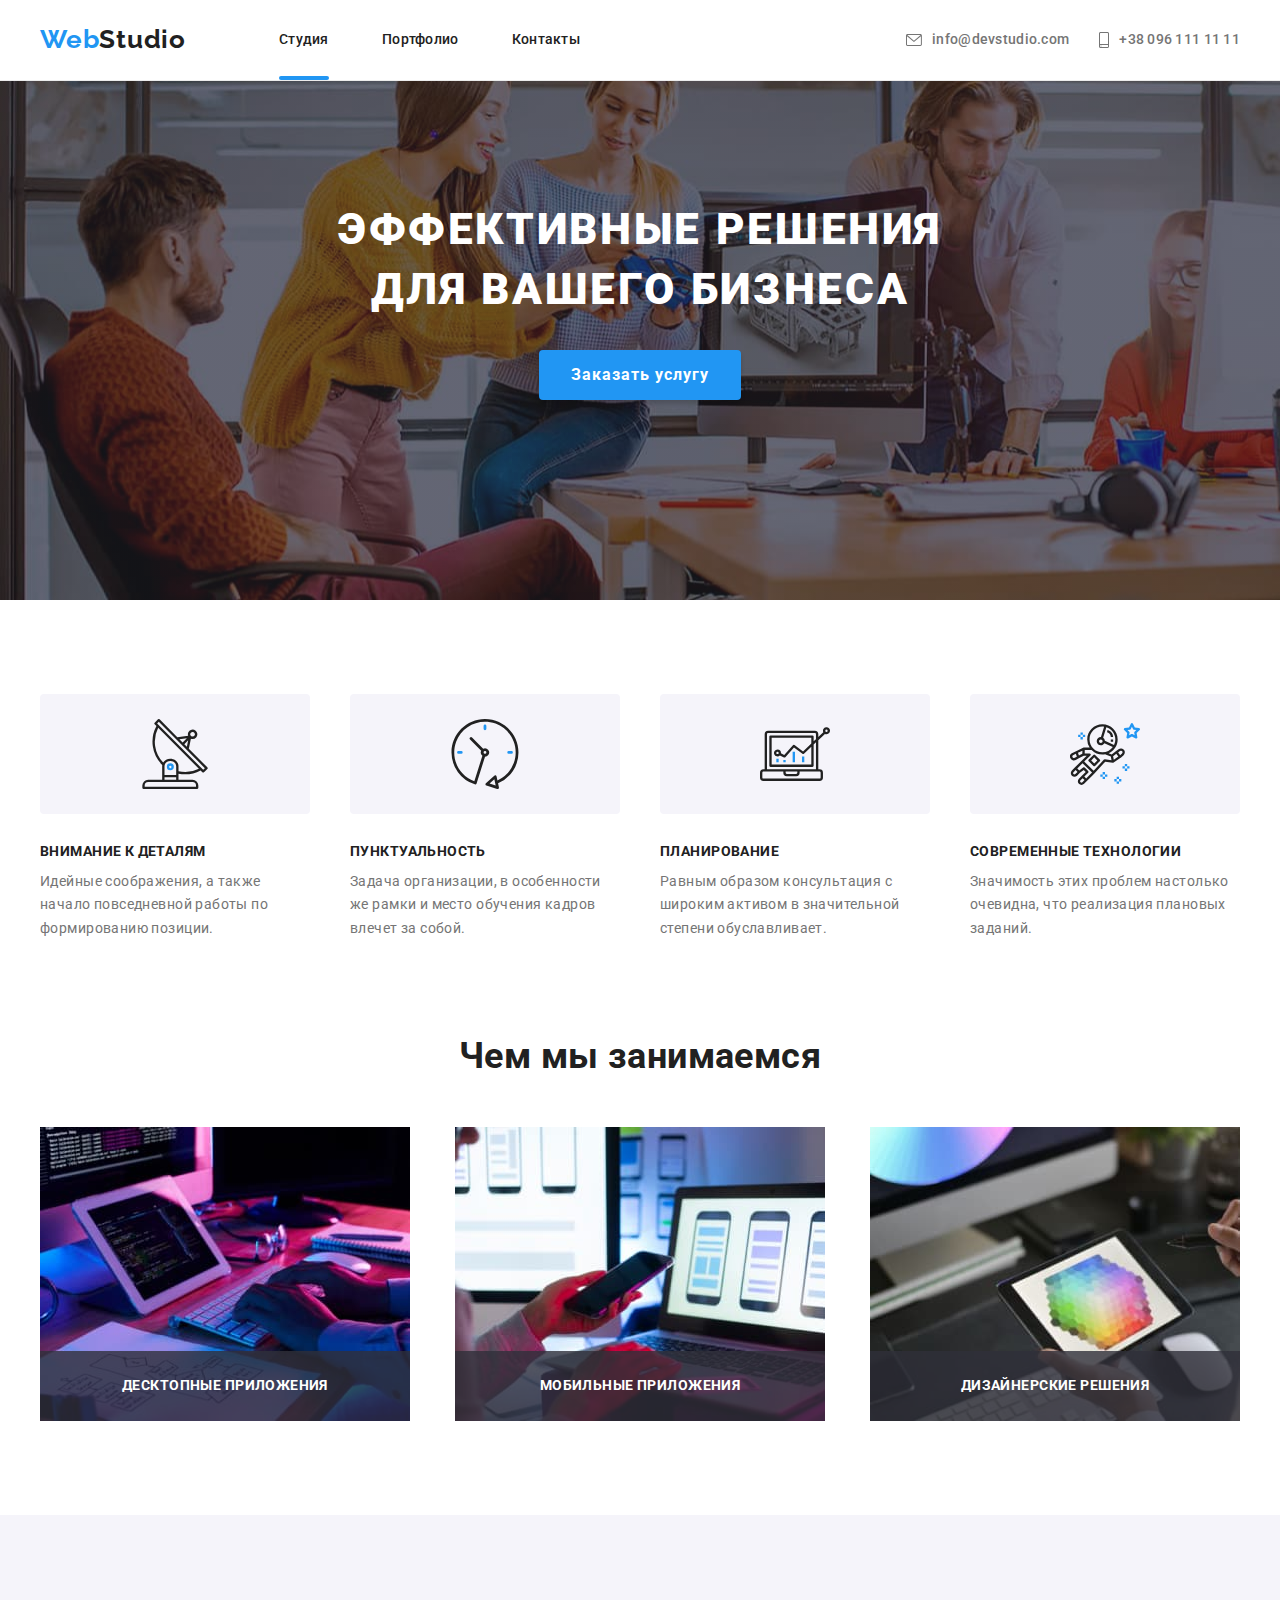
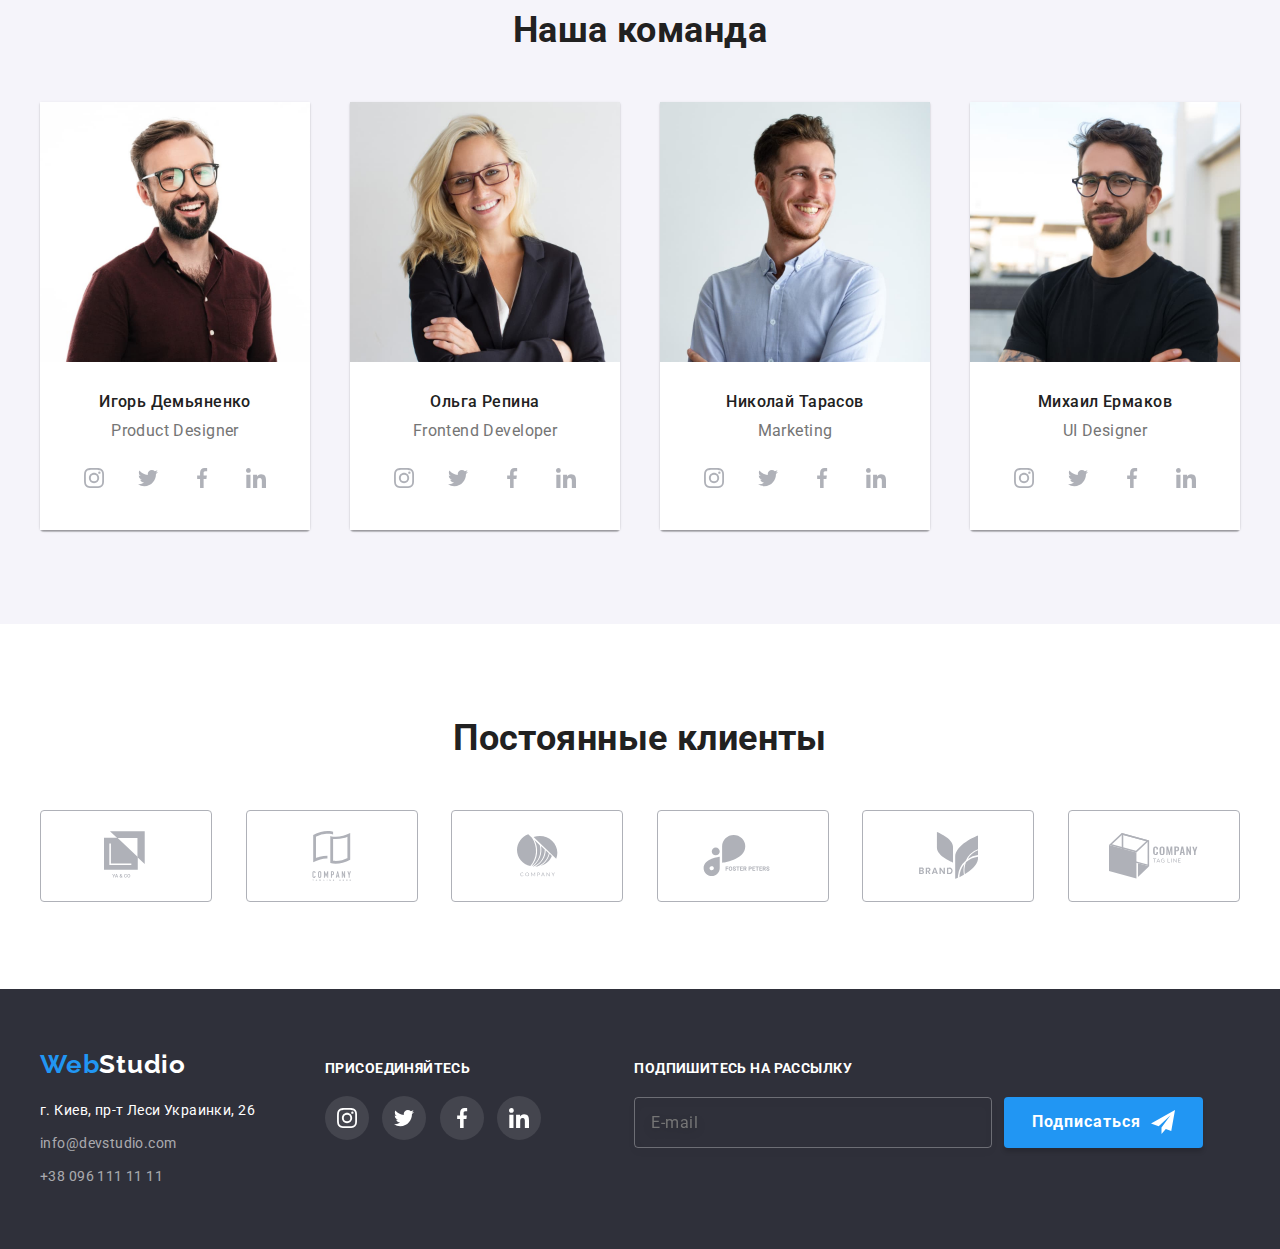
==== index.html @ cd2151c2 "add main.scss" ====
<!DOCTYPE html>
<html lang="ru">

<head>
  <meta charset="UTF-8" />
  <meta name="viewport" content="width=device-width, initial-scale=1.0" />
  <title>WebStudio</title>
  <!-- ПОДКЛЮЧЕНИЕ СТИЛЕЙ -->
  <link rel="preconnect" href="https://fonts.gstatic.com" />
  <link href="https://fonts.googleapis.com/css2?family=Raleway:wght@700&family=Roboto:wght@400;500;700;900&display=swap"
    rel="stylesheet" />
  <link rel="stylesheet" href="./css/modern-normalize.css" />
  <link rel="stylesheet" href="./css/style.css" />
  <link rel="stylesheet" href="./portfolio.html" />
</head>

<body class="full-document">
  <!--Шапка сайта-->
  <header class="page-header">
    <div class="container main-nav">
      <nav class="nav-title">
        <a href="./index.html" class="logo">Web<span class="logo-text">Studio</span>
        </a>
        <ul class="site-nav list">
          <li class="item">
            <a href="./index.html" class="link current" rel="noreferrer noopener">Студия</a>
          </li>
          <li class="item">
            <a href="./portfolio.html" class="link" target="_blank" rel="noreferrer noopener">Портфолио</a>
          </li>
          <li class="item">
            <a href="#" class="link">Контакты</a>
          </li>
        </ul>
      </nav>
      <address class="address-nav">
        <ul class="auth-nav list">
          <li class="item">
            <a href="mailto:info@devstudio.com" class="link">
              <svg class="icon-nav mailto">
                <use href="./images/sprite.svg#envelope" width="16" height="12"></use>
              </svg>info@devstudio.com
            </a>
          </li>
          <li class="item">
            <a href="tel:+380961111111" class="link">
              <svg class="icon-nav tel">
                <use href="./images/sprite.svg#smartphone" width="10" height="16"></use>
              </svg>+38 096 111 11 11
            </a>
          </li>
        </ul>
      </address>
    </div>
  </header>
  <main>
    <!-- Hero -->
    <section class="section-hero overlay">
      <div class="container hero">
        <h1 class="hero-title">
          Эффективные решения<br />
          для вашего бизнеса
        </h1>
        <a href="#"><button type="button" class="btn" data-modal-open>
            Заказать услугу
          </button></a>
      </div>
    </section>
    <!-- Преимущества -->
    <section class="section-feature">
      <div class="container feature">
        <!-- <h2>Наши преимущества</h2>-->
        <ul class="feature-list list">
          <li class="item">
            <div class="icon-style">
              <svg class="icon-feature">
                <use href="./images/sprite.svg#antenna"></use>
              </svg>
            </div>
            <h3 class="feature-title">Внимание к деталям</h3>
            <p class="text-feature">
              Идейные соображения, а также начало повседневной работы по
              формированию позиции.
            </p>
          </li>
          <li class="item">
            <div class="icon-style">
              <svg class="icon-feature">
                <use href="./images/sprite.svg#clock"></use>
              </svg>
            </div>
            <h3 class="feature-title">Пунктуальность</h3>
            <p class="text-feature">
              Задача организации, в особенности же рамки и место обучения
              кадров влечет за собой.
            </p>
          </li>
          <li class="item">
            <div class="icon-style">
              <svg class="icon-feature">
                <use href="./images/sprite.svg#diagram"></use>
              </svg>
            </div>
            <h3 class="feature-title">Планирование</h3>
            <p class="text-feature">
              Равным образом консультация с широким активом в значительной
              степени обуславливает.
            </p>
          </li>
          <li class="item">
            <div class="icon-style">
              <svg class="icon-feature">
                <use href="./images/sprite.svg#astronaut"></use>
              </svg>
            </div>
            <h3 class="feature-title">Современные технологии</h3>
            <p class="text-feature">
              Значимость этих проблем настолько очевидна, что реализация
              плановых заданий.
            </p>
          </li>
        </ul>
      </div>
    </section>
    <!-- Примери работ -->
    <section class="section-sample">
      <div class="container sample">
        <h2 class="sample-title">Чем мы занимаемся</h2>
        <ul class="sample-list list">
          <li class="item">
            <img src="./images/box1.jpg" alt="Наши услуги" width="370" />
            <p class="signature">Десктопные приложения</p>
          </li>
          <li class="item">
            <img src="./images/box2.jpg" alt="Наши услуги" width="370" />
            <p class="signature">Мобильные приложения</p>
          </li>
          <li class="item">
            <img src="./images/box3.jpg" alt="Наши услуги" width="370" />
            <p class="signature">Дизайнерские решения</p>
          </li>
        </ul>
      </div>
    </section>
    <!-- Работники компании -->
    <section class="section-workers">
      <div class="container workers">
        <h2 class="workers-title">Наша команда</h2>
        <ul class="workers-list list">
          <li class="item">
            <img src="./images/ИгорьДемьяненко.jpg" alt="Фото Игорь Демьяненко" width="270" />
            <div class="description-worker">
              <h3 class="name-workers">Игорь Демьяненко</h3>
              <p>Product Designer</p>
              <ul class="soc-list list">
                <li>
                  <a href="#" aria-label="Ссылка на Instagram" class="soc-icon"><svg class="icon">
                      <use href="./images/sprite.svg#instagram"></use>
                    </svg>
                  </a>
                </li>
                <li>
                  <a href="#" aria-label="Ссылка на Twitter" class="soc-icon"><svg class="icon">
                      <use href="./images/sprite.svg#twitter"></use>
                    </svg></a>
                </li>
                <li>
                  <a href="#" aria-label="Ссылка на Facebook" class="soc-icon"><svg class="icon">
                      <use href="./images/sprite.svg#facebook"></use>
                    </svg></a>
                </li>
                <li>
                  <a href="#" aria-label="Ссылка на Linkedin" class="soc-icon"><svg class="icon">
                      <use href="./images/sprite.svg#linkedin"></use>
                    </svg></a>
                </li>
              </ul>
            </div>
          </li>
          <li class="item">
            <img src="./images/ОльгаРепина.jpg" alt="Фото Ольга Репина" width="270" />
            <div class="description-worker">
              <h3 class="name-workers">Ольга Репина</h3>
              <p>Frontend Developer</p>
              <ul class="soc-list list">
                <li>
                  <a href="#" aria-label="Ссылка на Instagram" class="soc-icon"><svg class="icon">
                      <use href="./images/sprite.svg#instagram"></use>
                    </svg>
                  </a>
                </li>
                <li>
                  <a href="#" aria-label="Ссылка на Twitter" class="soc-icon"><svg class="icon">
                      <use href="./images/sprite.svg#twitter"></use>
                    </svg></a>
                </li>
                <li>
                  <a href="#" aria-label="Ссылка на Facebook" class="soc-icon"><svg class="icon">
                      <use href="./images/sprite.svg#facebook"></use>
                    </svg></a>
                </li>
                <li>
                  <a href="#" aria-label="Ссылка на Linkedin" class="soc-icon"><svg class="icon">
                      <use href="./images/sprite.svg#linkedin"></use>
                    </svg></a>
                </li>
              </ul>
            </div>
          </li>
          <li class="item">
            <img src="./images/НиколайТарасов.jpg" alt="Фото Николай Тарасов" width="270" />
            <div class="description-worker">
              <h3 class="name-workers">Николай Тарасов</h3>
              <p>Marketing</p>
              <ul class="soc-list list">
                <li>
                  <a href="#" aria-label="Ссылка на Instagram" class="soc-icon"><svg class="icon">
                      <use href="./images/sprite.svg#instagram"></use>
                    </svg>
                  </a>
                </li>
                <li>
                  <a href="#" aria-label="Ссылка на Twitter" class="soc-icon"><svg class="icon">
                      <use href="./images/sprite.svg#twitter"></use>
                    </svg></a>
                </li>
                <li>
                  <a href="#" aria-label="Ссылка на Facebook" class="soc-icon"><svg class="icon">
                      <use href="./images/sprite.svg#facebook"></use>
                    </svg></a>
                </li>
                <li>
                  <a href="#" aria-label="Ссылка на Linkedin" class="soc-icon"><svg class="icon">
                      <use href="./images/sprite.svg#linkedin"></use>
                    </svg></a>
                </li>
              </ul>
            </div>
          </li>
          <li class="item">
            <img src="./images/МихаилЕрмаков.jpg" alt="Фото Михаил Ермаков" width="270" />
            <div class="description-worker">
              <h3 class="name-workers">Михаил Ермаков</h3>
              <p>UI Designer</p>
              <ul class="soc-list list">
                <li>
                  <a href="#" aria-label="Ссылка на Instagram" class="soc-icon"><svg class="icon">
                      <use href="./images/sprite.svg#instagram"></use>
                    </svg>
                  </a>
                </li>
                <li>
                  <a href="#" aria-label="Ссылка на Twitter" class="soc-icon"><svg class="icon">
                      <use href="./images/sprite.svg#twitter"></use>
                    </svg></a>
                </li>
                <li>
                  <a href="#" aria-label="Ссылка на Facebook" class="soc-icon"><svg class="icon">
                      <use href="./images/sprite.svg#facebook"></use>
                    </svg></a>
                </li>
                <li>
                  <a href="#" aria-label="Ссылка на Linkedin" class="soc-icon"><svg class="icon">
                      <use href="./images/sprite.svg#linkedin"></use>
                    </svg></a>
                </li>
              </ul>
            </div>
          </li>
        </ul>
      </div>
    </section>
    <section class="clients">
      <div class="container">
        <b class="clients-title">Постоянные клиенты</b>
        <ul class="clients-list list">
          <li class="clients-item">
            <a href="#" class="clients-link">
              <svg class="clients-icon" width="45" height="50">
                <use href="./images/sprite.svg#yaco"></use>
              </svg>
            </a>
          </li>
          <li class="clients-item">
            <a href=" #" class="clients-link"><svg class="clients-icon" width="40" height="50">
                <use href="./images/sprite.svg#taglinehere"></use>
              </svg></a>
          </li>
          <li class="clients-item">
            <a href=" #" class="clients-link"><svg class="clients-icon" width="41" height="43">
                <use href="./images/sprite.svg#company"></use>
              </svg></a>
          </li>
          <li class="clients-item">
            <a href=" #" class="clients-link"><svg class="clients-icon" width="80" height="42">
                <use href="./images/sprite.svg#fosterpeters"></use>
              </svg></a>
          </li>
          <li class="clients-item">
            <a href=" #" class="clients-link"><svg class="clients-icon" width="59" height="47">
                <use href="./images/sprite.svg#brand"></use>
              </svg></a>
          </li>
          <li class="clients-item">
            <a href=" #" class="clients-link"><svg class="clients-icon" width="89" height="46">
                <use href="./images/sprite.svg#tagline"></use>
              </svg></a>
          </li>
        </ul>
      </div>
    </section>
  </main>
  <!-- Контакти -->
  <footer class="section-footers">
    <div class="container footers">
      <div class="adress">
        <a href="./index.html" class="footer-logo">
          Web<span class="text-logo-footer">Studio</span></a>
        <address>
          <ul class="contacts-list list">
            <li class="item">
              <span class="maps">г. Киев, пр-т Леси Украинки, 26</span>
            </li>
            <li class="item">
              <a href="mailto:info@devstudio.com">info@devstudio.com</a>
            </li>
            <li class="item">
              <a href="tel:+380961111111">+38 096 111 11 11</a>
            </li>
          </ul>
        </address>
      </div>
      <div class="sign">
        <h3 class="sign-title">ПРИСОЕДИНЯЙТЕСЬ</h3>
        <ul class="soc-list list">
          <li class="item">
            <a href="#" aria-label="Ссылка на Instagram" class="soc-icon">
              <svg class="icon">
                <use href="./images/sprite.svg#instagram"></use>
              </svg>
            </a>
          </li>
          <li class="item">
            <a href="#" aria-label="Ссылка на Twitter" class="soc-icon">
              <svg class="icon">
                <use href="./images/sprite.svg#twitter"></use>
              </svg>
            </a>
          </li>
          <li class="item">
            <a href="#" aria-label="Ссылка на Facebook" class="soc-icon">
              <svg class="icon">
                <use href="./images/sprite.svg#facebook"></use>
              </svg>
            </a>
          </li>
          <li class="item">
            <a href="#" aria-label="Ссылка на Linkedin" class="soc-icon">
              <svg class="icon">
                <use href="./images/sprite.svg#linkedin"></use>
              </svg>
            </a>
          </li>
        </ul>
      </div>
      <div class="subscribe">
        <p class="subscribe-title">Подпишитесь на рассылку</p>
        <form action="#" method="#" class="form-footer" autocomplete="on">
          <input class="footer-input" type="email" name="email" id="email" placeholder="E-mail" />
          <button class="btn" type="submit">
            Подписаться
            <svg class="send" width="24" height="24">
              <use href="./images/sprite.svg#send"></use>
            </svg>
          </button>
        </form>
      </div>
    </div>
  </footer>
  <!-- Модальне вікно -->
  <div class="backdrop is-hidden" data-modal>
    <div class="modal">
      <form action="#" method="" class="form js-speaker-form" autocomplete="off">
        <p class="form-title">Оставьте свои данные, мы вам перезвоним</p>
        <label class="form-field" for="name">
          <span class="form-lable">Имя</span>
          <input class="form-input" type="text" name="name" placeholder=" " autofocus />
          <svg width="18" height="18" class="mod-icon persona">
            <use href="./images/sprite.svg#persona"></use>
          </svg>
        </label>
        <label class="form-field" for="tel">
          <span class="form-lable">Телефон</span>
          <input class="form-input" type="tel" name="tel" require />
          <svg width="18" height="18" class="mod-icon phone1">
            <use href="./images/sprite.svg#phone1"></use>
          </svg>
        </label>
        <label class="form-field" for="mail">
          <span class="form-lable">Почта</span>
          <input class="form-input" type="email" name="mail" autocomplete="on" />
          <svg width="18" height="18" class="mod-icon email1">
            <use href="./images/sprite.svg#email1"></use>
          </svg>
        </label>
        <label for="comment">
          <span class="form-lable">Комментарий</span>
          <textarea class="form-input comment" name="comment" cols="30" rows="10"
            placeholder="Введите текст"></textarea>
        </label>
        <label class="checkbox-lable">
          <input class="checkbox" type="checkbox" name="checkbox" />
          <span class="check-icon"></span>Соглашаюсь с рассылкой и принимаю<a href="#" class="contract">Условия
            договора</a>
        </label>
        <button class="form-btn" type="submit">Отправить</button>
        <button class="btn-close" data-modal-close>
          <svg class="icon-close">
            <use href="./images/sprite.svg#close"></use>
          </svg>
        </button>
      </form>
    </div>
  </div>
  <!-- Фикстрованная навигация Хедера Javascript -->
  <script src="./js/page-header.js"></script>

  <script src="./js/modal.js"></script>
  <script src="./js/input.js"></script>
</body>

</html>
---- css/style.css ----
:root {
  --primary-text-color: #212121;
  --title-text-color: #757575;
  --white-button-color: #ffffff;
  --accent-button-color: #2196f3;
  --primary-white-color: #ffffff;
  --secondary-white-color: #f5f4fa;
  --black-bgc: #2f303a;
  --contacts-list-color: rgba(255, 255, 255, 0.6);
  --border-header-color: #ececec;
  --icon-color: #afb1b8;
  --solid-border-color: #eeeeee;
  --transition-timing-function: cubic-bezier(0.4, 0, 0.2, 1);
}
.full-document {
  color: var(--title-text-color);
  font-family: "Roboto", sans-serif;
  font-style: normal;
  font-size: 14px;
  line-height: 1.71;
  letter-spacing: 0.03em;
  background-color: var(--primary-white-color);
  text-decoration: none;
}
/* Утилиты */
*,
*::before,
*::after {
  box-sizing: inherit;
}
.list {
  margin: 0px;
  padding: 0px;
}
li {
  list-style: none;
  display: inline-block;
}
a {
  text-decoration: none;
  font-style: normal;
}
img {
  display: block;
}
.container {
  width: 1200px;
  padding-right: 15px;
  padding-left: 15px;
  margin-right: auto;
  margin-left: auto;
}
/* Header */
.page-header {
  position: fixed;
  width: 100%;
  top: 0;
  left: 0;
  height: 80px;
  z-index: 1;
  font-weight: 500;
  line-height: 1.14;
  letter-spacing: 0.02em;
  background-color: var(--white-button-color);
  border-bottom: 1px solid var(--border-header-color);
}
.main-nav {
  display: flex;
  align-items: center;
}
/* Site-nav */
.logo {
  color: var(--accent-button-color);
  font-family: "Raleway", sans-serif;
  font-weight: 700;
  font-size: 26px;
  line-height: 1.19;
  letter-spacing: 0.03em;
  display: block;
  padding-top: 24px;
  padding-bottom: 25px;
}
.logo-text {
  color: var(--primary-text-color);
}
.nav-title {
  display: flex;
}
.site-nav {
  margin-left: 93px;
}
.site-nav .current {
  color: var(--accent-button-color);
  transition: color 250ms var(--transition-timing-function);
}
.site-nav .item:not(:last-child) {
  margin-right: 50px;
}
.site-nav .link {
  display: block;
  position: relative;
  padding-top: 32px;
  padding-bottom: 32px;
  color: var(--primary-text-color);
  transition: color 250ms var(--transition-timing-function);
}
.address-nav {
  margin-left: auto;
}
.address-nav .link {
  padding-top: 32px;
  padding-bottom: 32px;
  display: flex;
  align-items: center;
  color: var(--title-text-color);
  transition: color 250ms var(--transition-timing-function);
}
.auth-nav {
  display: flex;
}
.auth-nav .item + .item {
  margin-left: 30px;
}
.site-nav a:hover,
.auth-nav .link:hover,
.site-nav a:focus,
.auth-nav .link:focus {
  color: var(--accent-button-color);
}
.site-nav .link.current::after {
  display: block;
  position: absolute;
  content: "";
  width: 100%;
  left: 0;
  bottom: 0;
  border-radius: 2px;
  border-bottom: 4px solid var(--accent-button-color);
}
.icon-nav {
  margin-right: 10px;
  fill: currentColor;
}
.auth-nav .mailto {
  width: 16px;
  height: 12px;
}
.auth-nav .tel {
  width: 10px;
  height: 16px;
}
/* Hero*/
.section-hero {
  padding-top: 200px;
  padding-bottom: 200px;
  flex-direction: column;
  text-align: center;
  align-items: center;
}
.overlay {
  position: relative;
  display: flex;
  margin-left: auto;
  margin-right: auto;
  max-width: 1600px;
  background: var(--black-bgc);
  background-image: linear-gradient(
      to right,
      rgba(47, 48, 58, 0.4),
      rgba(47, 48, 58, 0.4)
    ),
    url(../images/Hero.jpg);
  background-repeat: no-repeat;
  background-size: cover;
}
.hero-title {
  color: var(--white-button-color);
  font-weight: 900;
  font-size: 44px;
  line-height: 1.36;
  letter-spacing: 0.06em;
  text-transform: uppercase;
  margin-top: 0px;
  margin-bottom: 30px;
}
/* Button*/
.hero .btn {
  padding: 10px 32px;
  color: var(--white-button-color);
  background-color: var(--accent-button-color);
  font-weight: 700;
  font-size: 16px;
  line-height: 1.87;
  box-shadow: 0px 4px 4px rgba(0, 0, 0, 0.15);
  border-radius: 4px;
  border: none;
  letter-spacing: 0.06em;
  cursor: pointer;
}
.backdrop {
  position: fixed;
  top: 0;
  left: 0;
  width: 100%;
  height: 100%;
  z-index: 2;
  background: rgba(0, 0, 0, 0.2);
  transition: opacity 250ms var(--transition-timing-function);
}
.backdrop.is-hidden {
  visibility: hidden;
  opacity: 0;
  pointer-events: none;
}

.modal {
  position: absolute;
  top: 50%;
  left: 50%;
  transform: translate(-50%, -50%);

  min-width: 528px;
  min-height: 581px;

  padding-top: 40px;
  padding-right: 40px;
  padding-bottom: 40px;
  padding-left: 40px;

  background: var(--primary-white-color);
  box-shadow: 0px 1px 3px rgba(0, 0, 0, 0.12), 0px 1px 1px rgba(0, 0, 0, 0.14),
    0px 2px 1px rgba(0, 0, 0, 0.2);
  border-radius: 4px;
  transition: transform 250ms var(--transition-timing-function);
}

.btn-close {
  position: absolute;
  top: 8px;
  right: 8px;
  width: 30px;
  height: 30px;
  padding: 0;
  display: flex;
  align-items: center;
  justify-content: center;
  cursor: pointer;
  color: #000;
  background-color: var(--white-button-color);
  border: 1px solid rgba(0, 0, 0, 0.1);
  border-radius: 50%;
  outline: transparent;
  transition: color 250ms var(--transition-timing-function);
}
.icon-close {
  width: 18px;
  height: 18px;
  fill: currentColor;
  transition: color 250ms var(--transition-timing-function);
}
.btn-close:focus,
.btn-close:hover {
  color: var(--accent-button-color);
}
.form {
  display: flex;
  flex-direction: column;
  margin: 0;
  padding: 0;
}
.form-title {
  margin-top: 0;
  margin-right: 0;
  margin-bottom: 12px;
  margin-left: 0;
  display: block;
  text-align: center;
  min-width: 448px;
  font-size: 20px;
  line-height: 1.15;
  font-weight: 700;
  text-transform: uppercase;
  color: var(--primary-text-color);
}
.form-field:not(:last-child) {
  margin-bottom: 10px;
}
.form-field {
  display: flex;
  position: relative;
  flex-direction: column;
}
.form-lable {
  display: contents;
  font-size: 12px;
  line-height: 1.17px;
  letter-spacing: 0.01em;
  color: var(--title-text-color);
}
.form-lable:not(:last-child) {
  margin-bottom: 4px;
}

.form-input {
  padding-top: 10px;
  padding-right: 0px;
  padding-bottom: 10px;
  padding-left: 35px;
  width: 100%;
  min-height: 40px;
  border: 1px solid rgba(33, 33, 33, 0.2);
  box-sizing: border-box;
  border-radius: 4px;
  transition: border-color 250ms var(--transition-timing-function);
}
.form-btn {
  margin-right: auto;
  margin-left: auto;
  padding: 10px 32px;
  display: flex;
  align-items: center;
  text-align: center;
  font-weight: 700;
  font-size: 16px;
  line-height: 1.87;
  letter-spacing: 0.06em;
  cursor: pointer;
  color: var(--white-button-color);
  background-color: var(--accent-button-color);
  box-shadow: 0px 4px 4px rgba(0, 0, 0, 0.15);
  border-radius: 4px;
  border: none;
}
.mod-icon {
  display: inline-block;
  top: 75%;
  left: 12px;
  transform: translateY(-75%);
  position: absolute;
  color: var(--primary-text-color);
  transition: color 250ms var(--transition-timing-function);
}

.form-input:focus ~ .mod-icon {
  fill: var(--accent-button-color);
}
.form .form-input:focus {
  border-color: var(--accent-button-color);
  outline-style: none;
}
.comment {
  margin-bottom: 20px;
  padding-top: 12px;
  padding-right: 16px;
  padding-bottom: 12px;
  padding-left: 16px;
  display: flex;
  transition: border-color 250ms var(--transition-timing-function);
}
textarea {
  resize: none;
}
.contract {
  margin-left: 4px;
  text-decoration-line: underline;
  color: var(--accent-button-color);
}
.checkbox-lable {
  margin-bottom: 30px;
  display: flex;
  align-items: center;
  font-size: 14px;
  line-height: 1.71;
  letter-spacing: 0.03em;
  cursor: pointer;
  justify-content: center;
}

/* .checkbox {
  appearance: none;
  position: absolute;
} */
/* .visually-hidden */
.checkbox {
  position: absolute;
  width: 1px;
  height: 1px;
  margin: -1px;
  border: 0;
  padding: 0;
  white-space: nowrap;
  clip-path: inset(100%);
  clip: rect(0 0 0 0);
  overflow: hidden;
}

.check-icon {
  margin-right: 15px;
  display: inline-block;
  align-items: center;
  width: 16px;
  height: 15px;
  cursor: pointer;
  border: 2px solid var(--primary-text-color);
  border-radius: 3px;
}

.checkbox:checked + .check-icon {
  border-color: var(--accent-button-color);
  background-color: var(--accent-button-color);
  background-repeat: no-repeat;
  background-position-y: center;
  background-origin: border-box;
  background-image: url(../images/Vector-check.svg);
  background-size: contain;
}

/* Feature */
.section-feature {
  padding-top: 94px;
  padding-bottom: 94px;
}
.feature-list {
  display: flex;
  justify-content: space-between;
}
.feature-list .item:not(:last-child) {
  margin-right: 30px;
}
.feature-title {
  color: var(--primary-text-color);
  font-size: 14px;
  line-height: 1.14;
  text-transform: uppercase;
  margin: 0 auto;
  margin-bottom: 10px;
}
.text-feature {
  font-weight: 400;
  margin: 0 auto;
}
.feature-list .item {
  width: 270px;
}
.icon-style {
  width: 270px;
  height: 120px;
  margin-bottom: 30px;
  display: flex;
  background: var(--secondary-white-color);
  border-radius: 4px;
  justify-content: center;
  align-items: center;
}
.icon-feature {
  width: 70px;
  height: 70px;
}
/* Sample */
.section-sample {
  flex-direction: column;
  padding-bottom: 94px;
}
.sample-title {
  color: var(--primary-text-color);
  font-size: 36px;
  line-height: 1.17;
  text-align: center;
  margin-top: 0px;
  margin-bottom: 50px;
}
.sample-list {
  display: flex;
  justify-content: space-between;
}
.sample-list .item:not(:last-child) {
  margin-right: 30px;
}
.sample-list .item {
  display: flex;
  justify-content: center;
  align-items: flex-end;
  position: relative;
}
.signature {
  position: absolute;
  padding-top: 27px;
  padding-bottom: 27px;
  margin: 0;
  width: 100%;
  font-weight: 700;
  line-height: 1.14;
  text-align: center;
  text-transform: uppercase;
  background: rgba(47, 48, 58, 0.8);
  color: var(--primary-white-color);
}
/* Workers */
.section-workers {
  padding-top: 94px;
  padding-bottom: 94px;
  flex-direction: column;
  background-color: var(--secondary-white-color);
}
.workers-title {
  color: var(--primary-text-color);
  font-size: 36px;
  line-height: 1.17;
  text-align: center;
  margin-top: 0px;
  margin-bottom: 50px;
}
.workers-list {
  display: flex;
  justify-content: space-between;
}
.workers-list .item {
  width: 270px;
  text-align: center;
  box-shadow: 0px 1px 3px rgba(0, 0, 0, 0.12), 0px 1px 1px rgba(0, 0, 0, 0.14),
    0px 2px 1px rgba(0, 0, 0, 0.2);
  border-radius: 0px 0px 4px 4px;
}
.workers-list .item:not(:last-child) {
  margin-right: 30px;
}
.name-workers {
  color: var(--primary-text-color);
  font-weight: 500;
  font-size: 16px;
  line-height: 1.19;
  text-align: center;
  margin-top: 0px;
  margin-bottom: 10px;
}
.workers p {
  font-size: 16px;
  line-height: 1.19;
  font-weight: 400;
  text-align: center;
  margin-top: 0;
  margin-bottom: 16px;
}
.description-worker {
  padding-top: 30px;
  padding-right: 10px;
  padding-bottom: 30px;
  padding-left: 10px;
  background-color: var(--primary-white-color);
}
.description-worker .soc-list {
  display: flex;
  justify-content: center;
}
.soc-icon {
  width: 44px;
  height: 44px;
  display: flex;
  justify-content: center;
  align-items: center;
  background: rgba(255, 255, 255, 0.1);
  border-radius: 50%;
  cursor: pointer;
  text-decoration: none;
  color: var(--icon-color);
  transition: color 250ms var(--transition-timing-function),
    background-color 250ms var(--transition-timing-function);
}
.icon {
  width: 20px;
  height: 20px;
  fill: currentColor;
}
.soc-icon:hover,
.soc-icon:focus {
  color: var(--white-button-color);
  background-color: var(--accent-button-color);
}
/* Клиенты */
.clients {
  padding-top: 94px;
  padding-bottom: 87px;
}
.clients-title {
  margin-top: 0;
  margin-bottom: 50px;
  display: flex;
  color: var(--primary-text-color);
  font-size: 36px;
  line-height: 1.17px;
  min-height: 42px;
  justify-content: center;
  align-items: center;
}
.clients-list {
  display: flex;
  justify-content: space-between;
}
.clients-item:not(:last-child) {
  margin-right: 30px;
}
.clients-link {
  width: 170px;
  height: 90px;
  display: flex;
  justify-content: center;
  align-items: center;
  border: 1px solid var(--icon-color);
  border-radius: 4px;
  color: var(--icon-color);
  cursor: pointer;
  transition: color 250ms var(--transition-timing-function),
    border-color 250ms var(--transition-timing-function);
}
.clients-icon {
  fill: currentColor;
}
.clients-icon:hover,
.clients-icon:focus,
.clients-link:hover,
.clients-link:focus {
  color: var(--accent-button-color);
  border-color: var(--accent-button-color);
}
/* Футер */
.section-footers {
  background-color: var(--black-bgc);
  flex-direction: column;
  padding-top: 60px;
  padding-bottom: 60px;
}
.footers {
  display: flex;
  align-items: baseline;
}
.footer-logo {
  color: var(--accent-button-color);
  font-family: "Raleway", sans-serif;
  font-weight: 700;
  font-size: 26px;
  line-height: 1.17;
  letter-spacing: 0.03em;
  display: block;
  margin-bottom: 20px;
}
.text-logo-footer {
  color: var(--white-button-color);
}
.contacts-list {
  display: flex;
  flex-direction: column;
}
.contacts-list .item {
  font-weight: 400;
  font-style: normal;
}
.contacts-list .maps {
  color: var(--white-button-color);
}
.contacts-list a {
  color: var(--contacts-list-color);
}
.contacts-list .item:not(:last-child) {
  margin-bottom: 9px;
}

.sign {
  margin-top: 0;
  margin-right: 0;
  margin-left: 70px;
  margin-bottom: 0;
}
.sign-title {
  margin-top: 0;
  margin-bottom: 20px;
  display: flex;
  align-items: center;
  font-size: 14px;
  line-height: 1.14px;
  text-transform: uppercase;
  color: var(--primary-white-color);
  min-height: 16px;
}
.sign .icon {
  fill: var(--primary-white-color);
}
.soc-list li:not(:last-child) {
  margin-right: 10px;
}
.subscribe {
  margin-top: 0;
  margin-right: 0;
  margin-bottom: 0;
  margin-left: 93px;
}
.subscribe-title {
  margin-top: 0;
  margin-right: 0;
  margin-bottom: 20px;
  margin-left: 0;
  display: block;
  font-weight: 700;
  line-height: 1.14;
  text-transform: uppercase;
  color: var(--primary-white-color);
}
.form-footer {
  display: flex;
}
.footer-input {
  margin-right: 12px;
  padding-top: 15px;
  padding-right: 16px;
  padding-bottom: 15px;
  padding-left: 16px;
  min-width: 358px;
  min-height: 50px;
  display: flex;
  align-items: center;
  font-size: 16px;
  line-height: 1.25px;
  letter-spacing: 0.03em;
  color: rgba(255, 255, 255, 0.6);
  border: 1px solid rgba(255, 255, 255, 0.3);
  box-sizing: border-box;
  filter: drop-shadow(0px 4px 4px rgba(0, 0, 0, 0.15));
  border-radius: 4px;
  background-color: transparent;
}
.subscribe .btn {
  padding-top: 10px;
  padding-right: 28px;
  padding-bottom: 10px;
  padding-left: 28px;
  max-width: 200px;
  display: flex;
  color: var(--white-button-color);
  background-color: var(--accent-button-color);
  font-weight: 700;
  font-size: 16px;
  line-height: 1.87;
  justify-content: center;
  align-items: center;
  text-align: center;
  letter-spacing: 0.06em;
  box-shadow: 0px 4px 4px rgba(0, 0, 0, 0.15);
  border-radius: 4px;
  border: none;
  cursor: pointer;
}
.subscribe .send {
  margin-left: 10px;
}
/*project Portfolio*/
.section-filters {
  flex-direction: column;
  padding-top: 94px;
  padding-bottom: 94px;
}
.filters-list {
  text-align: center;
  margin-bottom: 34px;
}
.filters-list .item:not(:last-child) {
  margin-right: 8px;
}
/* Button Portfolio*/
.button-filter {
  padding-top: 6px;
  padding-right: 22px;
  padding-bottom: 6px;
  padding-left: 22px;
  font-family: "Roboto", sans-serif;
  font-size: 16px;
  line-height: 1.63;
  font-weight: 500;
  letter-spacing: 0.03em;
  background-color: var(--secondary-white-color);
  color: var(--primary-text-color);
  border-color: transparent;
  border: none;
  border-radius: 4px;
  text-align: center;
  cursor: pointer;
  transition: background-color 250ms var(--transition-timing-function),
    color 250ms var(--transition-timing-function),
    box-shadow 250ms var(--transition-timing-function),
    border-radius 250ms var(--transition-timing-function);
}
.button-filter:hover,
.button-filter:focus {
  background-color: var(--accent-button-color);
  color: var(--white-button-color);
  box-shadow: 0px 3px 1px rgba(0, 0, 0, 0.1), 0px 1px 2px rgba(0, 0, 0, 0.08),
    0px 2px 2px rgba(0, 0, 0, 0.12);
  border-radius: 4px;
}
.project-list {
  display: flex;
  flex-wrap: wrap;
  justify-content: space-between;
}
.project-list .item {
  /* width: calc((100% - 60px) / 3); */
  margin-right: 30px;
  margin-bottom: 30px;
  width: 370px;
  min-height: 404px;
  background-color: var(--white-button-color);
}
.project-list .item:nth-child(3n) {
  margin-right: 0px;
}
.project-list .item:nth-last-child(-n + 3) {
  margin-bottom: 0px;
}
.project-title {
  padding-top: 20px;
  padding-left: 24px;
  padding-right: 24px;
  padding-bottom: 20px;
  border-left: 1px solid var(--solid-border-color);
  border-right: 1px solid var(--solid-border-color);
  border-bottom: 1px solid var(--solid-border-color);
}
.project-link {
  display: block;
  transition: box-shadow 250ms var(--transition-timing-function);
}
.project-link:hover,
.project-link:focus {
  box-shadow: 0px 1px 1px rgba(0, 0, 0, 0.12), 0px 4px 4px rgba(0, 0, 0, 0.06),
    1px 4px 6px rgba(0, 0, 0, 0.16);
}
.project-name {
  color: var(--primary-text-color);
  font-size: 18px;
  line-height: 2;
  letter-spacing: 0.06em;
  margin-top: 0px;
  margin-bottom: 4px;
}
.project-list .circle {
  color: var(--title-text-color);
  font-size: 16px;
  line-height: 1.88;
  font-weight: 400;
  margin: 0px auto;
}
/* Оверлей */
.overlay-project {
  position: relative;
  overflow: hidden;
  box-sizing: border-box;
}
.overlay-text {
  position: absolute;
  padding-top: 63px;
  padding-right: 24px;
  padding-bottom: 63px;
  padding-left: 24px;
  margin: 0;
  width: 100%;
  height: 100%;
  top: 0;
  left: 0;
  font-size: 18px;
  line-height: 1.5;
  font-weight: 400;
  overflow: hidden;
  transform: translateY(100%);
  color: var(--accent-button-color);
  color: var(--primary-white-color);
  background-color: rgba(33, 150, 243, 0.9);
  transition: transform 250ms var(--transition-timing-function);
}
.project-list .item:hover .overlay-text,
.project-list .item:focus .overlay-text {
  transform: translateY(0%);
}
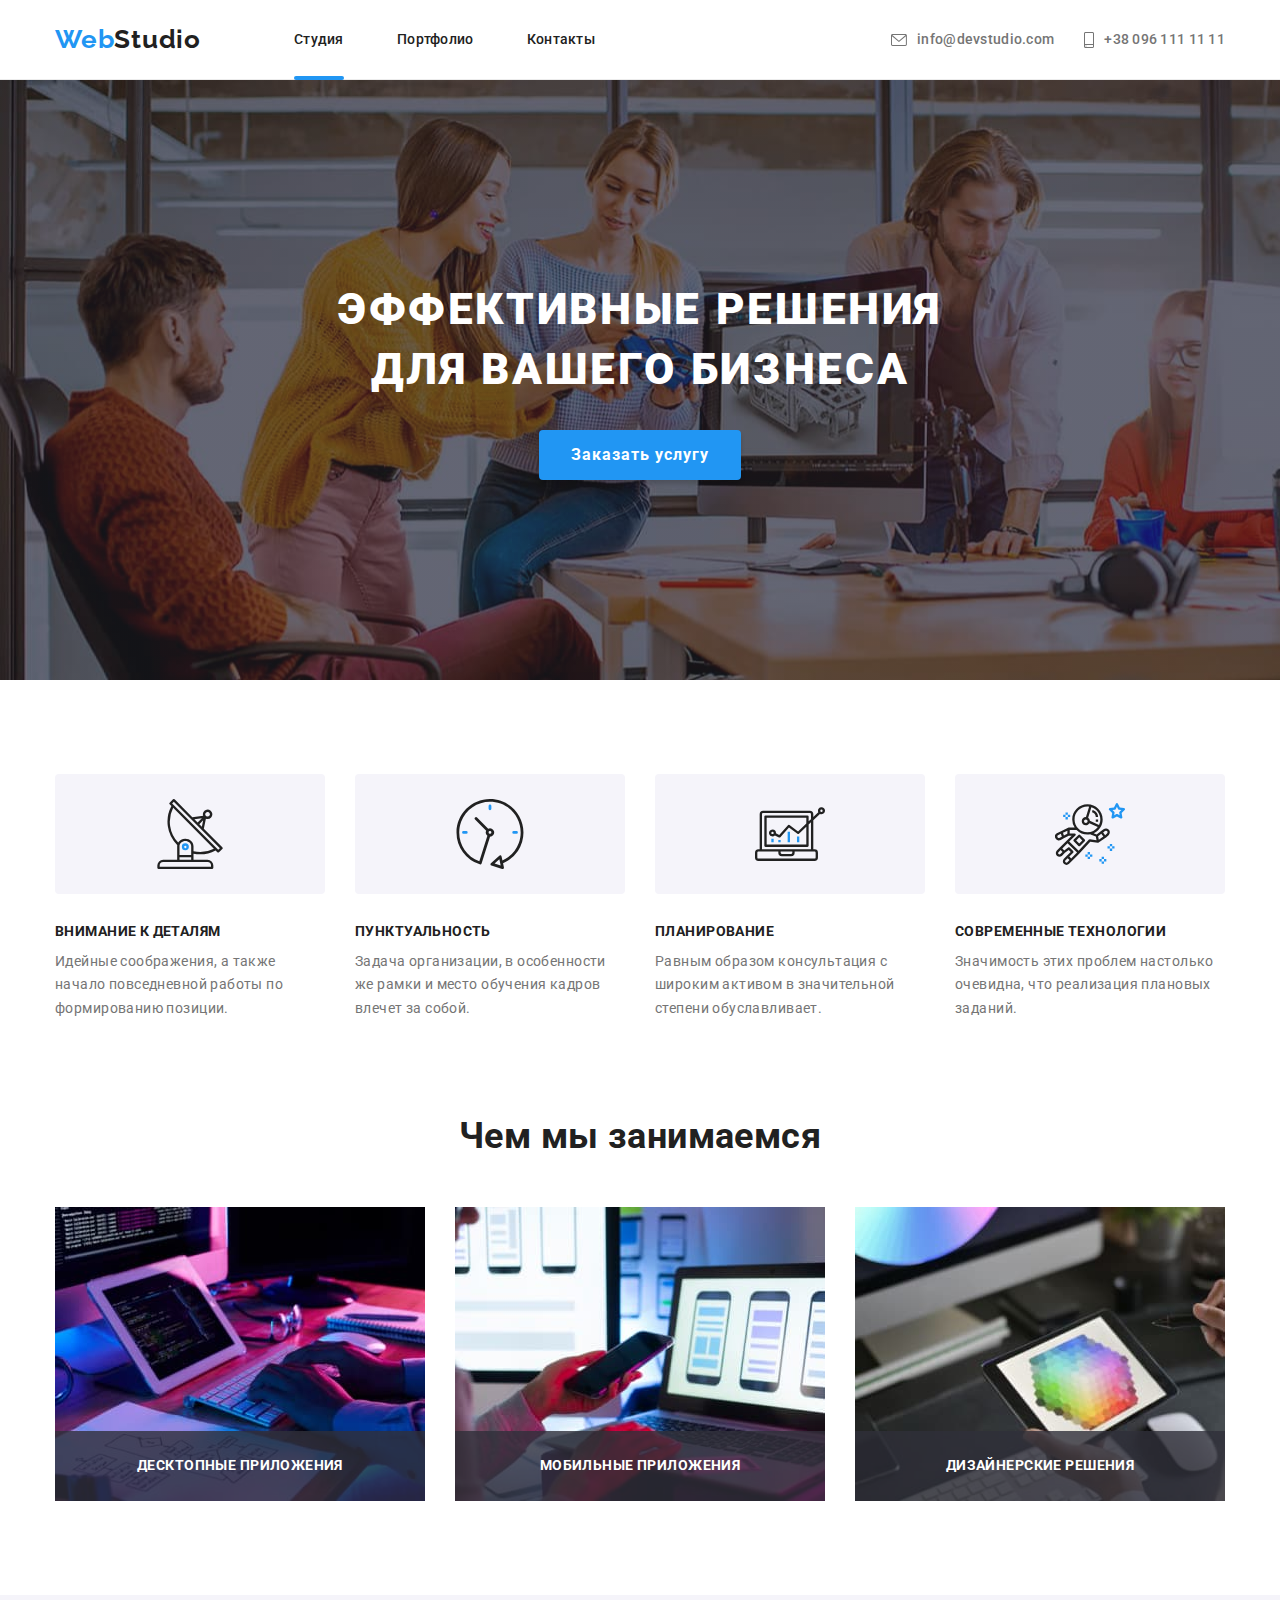
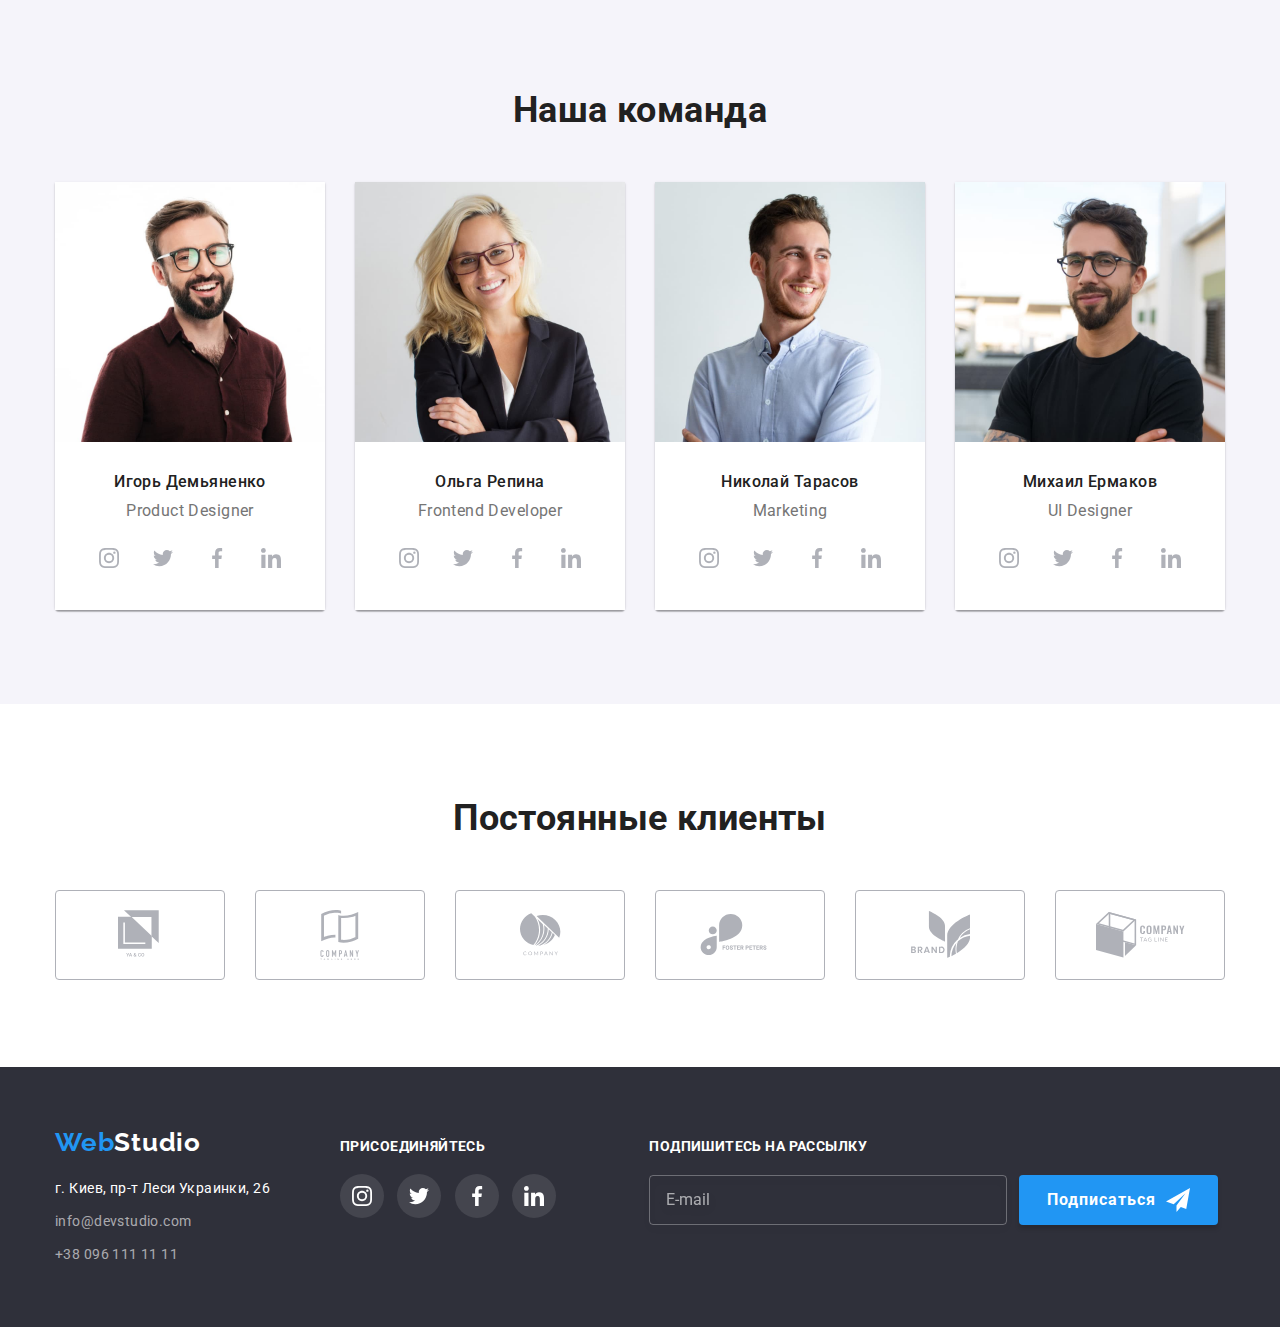
==== commit 7b18852c: "sass+repeta" ====
--- a/index.html
+++ b/index.html
@@ -1,432 +1,526 @@
 <!DOCTYPE html>
 <html lang="ru">
-
-<head>
-  <meta charset="UTF-8" />
-  <meta name="viewport" content="width=device-width, initial-scale=1.0" />
-  <title>WebStudio</title>
-  <!-- ПОДКЛЮЧЕНИЕ СТИЛЕЙ -->
-  <link rel="preconnect" href="https://fonts.gstatic.com" />
-  <link href="https://fonts.googleapis.com/css2?family=Raleway:wght@700&family=Roboto:wght@400;500;700;900&display=swap"
-    rel="stylesheet" />
-  <link rel="stylesheet" href="./css/modern-normalize.css" />
-  <link rel="stylesheet" href="./css/style.css" />
-  <link rel="stylesheet" href="./portfolio.html" />
-</head>
-
-<body class="full-document">
-  <!--Шапка сайта-->
-  <header class="page-header">
-    <div class="container main-nav">
-      <nav class="nav-title">
-        <a href="./index.html" class="logo">Web<span class="logo-text">Studio</span>
-        </a>
-        <ul class="site-nav list">
-          <li class="item">
-            <a href="./index.html" class="link current" rel="noreferrer noopener">Студия</a>
-          </li>
-          <li class="item">
-            <a href="./portfolio.html" class="link" target="_blank" rel="noreferrer noopener">Портфолио</a>
-          </li>
-          <li class="item">
-            <a href="#" class="link">Контакты</a>
-          </li>
-        </ul>
-      </nav>
-      <address class="address-nav">
-        <ul class="auth-nav list">
-          <li class="item">
-            <a href="mailto:info@devstudio.com" class="link">
-              <svg class="icon-nav mailto">
-                <use href="./images/sprite.svg#envelope" width="16" height="12"></use>
-              </svg>info@devstudio.com
-            </a>
-          </li>
-          <li class="item">
-            <a href="tel:+380961111111" class="link">
-              <svg class="icon-nav tel">
-                <use href="./images/sprite.svg#smartphone" width="10" height="16"></use>
-              </svg>+38 096 111 11 11
-            </a>
-          </li>
-        </ul>
-      </address>
-    </div>
-  </header>
-  <main>
-    <!-- Hero -->
-    <section class="section-hero overlay">
-      <div class="container hero">
-        <h1 class="hero-title">
-          Эффективные решения<br />
-          для вашего бизнеса
-        </h1>
-        <a href="#"><button type="button" class="btn" data-modal-open>
-            Заказать услугу
-          </button></a>
-      </div>
-    </section>
-    <!-- Преимущества -->
-    <section class="section-feature">
-      <div class="container feature">
-        <!-- <h2>Наши преимущества</h2>-->
-        <ul class="feature-list list">
-          <li class="item">
-            <div class="icon-style">
-              <svg class="icon-feature">
-                <use href="./images/sprite.svg#antenna"></use>
-              </svg>
-            </div>
-            <h3 class="feature-title">Внимание к деталям</h3>
-            <p class="text-feature">
-              Идейные соображения, а также начало повседневной работы по
-              формированию позиции.
-            </p>
-          </li>
-          <li class="item">
-            <div class="icon-style">
-              <svg class="icon-feature">
-                <use href="./images/sprite.svg#clock"></use>
-              </svg>
-            </div>
-            <h3 class="feature-title">Пунктуальность</h3>
-            <p class="text-feature">
-              Задача организации, в особенности же рамки и место обучения
-              кадров влечет за собой.
-            </p>
-          </li>
-          <li class="item">
-            <div class="icon-style">
-              <svg class="icon-feature">
-                <use href="./images/sprite.svg#diagram"></use>
-              </svg>
-            </div>
-            <h3 class="feature-title">Планирование</h3>
-            <p class="text-feature">
-              Равным образом консультация с широким активом в значительной
-              степени обуславливает.
-            </p>
-          </li>
-          <li class="item">
-            <div class="icon-style">
-              <svg class="icon-feature">
-                <use href="./images/sprite.svg#astronaut"></use>
-              </svg>
-            </div>
-            <h3 class="feature-title">Современные технологии</h3>
-            <p class="text-feature">
-              Значимость этих проблем настолько очевидна, что реализация
-              плановых заданий.
-            </p>
-          </li>
-        </ul>
-      </div>
-    </section>
-    <!-- Примери работ -->
-    <section class="section-sample">
-      <div class="container sample">
-        <h2 class="sample-title">Чем мы занимаемся</h2>
-        <ul class="sample-list list">
-          <li class="item">
-            <img src="./images/box1.jpg" alt="Наши услуги" width="370" />
-            <p class="signature">Десктопные приложения</p>
-          </li>
-          <li class="item">
-            <img src="./images/box2.jpg" alt="Наши услуги" width="370" />
-            <p class="signature">Мобильные приложения</p>
-          </li>
-          <li class="item">
-            <img src="./images/box3.jpg" alt="Наши услуги" width="370" />
-            <p class="signature">Дизайнерские решения</p>
-          </li>
-        </ul>
-      </div>
-    </section>
-    <!-- Работники компании -->
-    <section class="section-workers">
-      <div class="container workers">
-        <h2 class="workers-title">Наша команда</h2>
-        <ul class="workers-list list">
-          <li class="item">
-            <img src="./images/ИгорьДемьяненко.jpg" alt="Фото Игорь Демьяненко" width="270" />
-            <div class="description-worker">
-              <h3 class="name-workers">Игорь Демьяненко</h3>
-              <p>Product Designer</p>
-              <ul class="soc-list list">
-                <li>
-                  <a href="#" aria-label="Ссылка на Instagram" class="soc-icon"><svg class="icon">
-                      <use href="./images/sprite.svg#instagram"></use>
-                    </svg>
-                  </a>
-                </li>
-                <li>
-                  <a href="#" aria-label="Ссылка на Twitter" class="soc-icon"><svg class="icon">
-                      <use href="./images/sprite.svg#twitter"></use>
-                    </svg></a>
-                </li>
-                <li>
-                  <a href="#" aria-label="Ссылка на Facebook" class="soc-icon"><svg class="icon">
-                      <use href="./images/sprite.svg#facebook"></use>
-                    </svg></a>
-                </li>
-                <li>
-                  <a href="#" aria-label="Ссылка на Linkedin" class="soc-icon"><svg class="icon">
-                      <use href="./images/sprite.svg#linkedin"></use>
-                    </svg></a>
-                </li>
-              </ul>
-            </div>
-          </li>
-          <li class="item">
-            <img src="./images/ОльгаРепина.jpg" alt="Фото Ольга Репина" width="270" />
-            <div class="description-worker">
-              <h3 class="name-workers">Ольга Репина</h3>
-              <p>Frontend Developer</p>
-              <ul class="soc-list list">
-                <li>
-                  <a href="#" aria-label="Ссылка на Instagram" class="soc-icon"><svg class="icon">
-                      <use href="./images/sprite.svg#instagram"></use>
-                    </svg>
-                  </a>
-                </li>
-                <li>
-                  <a href="#" aria-label="Ссылка на Twitter" class="soc-icon"><svg class="icon">
-                      <use href="./images/sprite.svg#twitter"></use>
-                    </svg></a>
-                </li>
-                <li>
-                  <a href="#" aria-label="Ссылка на Facebook" class="soc-icon"><svg class="icon">
-                      <use href="./images/sprite.svg#facebook"></use>
-                    </svg></a>
-                </li>
-                <li>
-                  <a href="#" aria-label="Ссылка на Linkedin" class="soc-icon"><svg class="icon">
-                      <use href="./images/sprite.svg#linkedin"></use>
-                    </svg></a>
-                </li>
-              </ul>
-            </div>
-          </li>
-          <li class="item">
-            <img src="./images/НиколайТарасов.jpg" alt="Фото Николай Тарасов" width="270" />
-            <div class="description-worker">
-              <h3 class="name-workers">Николай Тарасов</h3>
-              <p>Marketing</p>
-              <ul class="soc-list list">
-                <li>
-                  <a href="#" aria-label="Ссылка на Instagram" class="soc-icon"><svg class="icon">
-                      <use href="./images/sprite.svg#instagram"></use>
-                    </svg>
-                  </a>
-                </li>
-                <li>
-                  <a href="#" aria-label="Ссылка на Twitter" class="soc-icon"><svg class="icon">
-                      <use href="./images/sprite.svg#twitter"></use>
-                    </svg></a>
-                </li>
-                <li>
-                  <a href="#" aria-label="Ссылка на Facebook" class="soc-icon"><svg class="icon">
-                      <use href="./images/sprite.svg#facebook"></use>
-                    </svg></a>
-                </li>
-                <li>
-                  <a href="#" aria-label="Ссылка на Linkedin" class="soc-icon"><svg class="icon">
-                      <use href="./images/sprite.svg#linkedin"></use>
-                    </svg></a>
-                </li>
-              </ul>
-            </div>
-          </li>
-          <li class="item">
-            <img src="./images/МихаилЕрмаков.jpg" alt="Фото Михаил Ермаков" width="270" />
-            <div class="description-worker">
-              <h3 class="name-workers">Михаил Ермаков</h3>
-              <p>UI Designer</p>
-              <ul class="soc-list list">
-                <li>
-                  <a href="#" aria-label="Ссылка на Instagram" class="soc-icon"><svg class="icon">
-                      <use href="./images/sprite.svg#instagram"></use>
-                    </svg>
-                  </a>
-                </li>
-                <li>
-                  <a href="#" aria-label="Ссылка на Twitter" class="soc-icon"><svg class="icon">
-                      <use href="./images/sprite.svg#twitter"></use>
-                    </svg></a>
-                </li>
-                <li>
-                  <a href="#" aria-label="Ссылка на Facebook" class="soc-icon"><svg class="icon">
-                      <use href="./images/sprite.svg#facebook"></use>
-                    </svg></a>
-                </li>
-                <li>
-                  <a href="#" aria-label="Ссылка на Linkedin" class="soc-icon"><svg class="icon">
-                      <use href="./images/sprite.svg#linkedin"></use>
-                    </svg></a>
-                </li>
-              </ul>
-            </div>
-          </li>
-        </ul>
-      </div>
-    </section>
-    <section class="clients">
-      <div class="container">
-        <b class="clients-title">Постоянные клиенты</b>
-        <ul class="clients-list list">
-          <li class="clients-item">
-            <a href="#" class="clients-link">
-              <svg class="clients-icon" width="45" height="50">
-                <use href="./images/sprite.svg#yaco"></use>
-              </svg>
-            </a>
-          </li>
-          <li class="clients-item">
-            <a href=" #" class="clients-link"><svg class="clients-icon" width="40" height="50">
-                <use href="./images/sprite.svg#taglinehere"></use>
-              </svg></a>
-          </li>
-          <li class="clients-item">
-            <a href=" #" class="clients-link"><svg class="clients-icon" width="41" height="43">
-                <use href="./images/sprite.svg#company"></use>
-              </svg></a>
-          </li>
-          <li class="clients-item">
-            <a href=" #" class="clients-link"><svg class="clients-icon" width="80" height="42">
-                <use href="./images/sprite.svg#fosterpeters"></use>
-              </svg></a>
-          </li>
-          <li class="clients-item">
-            <a href=" #" class="clients-link"><svg class="clients-icon" width="59" height="47">
-                <use href="./images/sprite.svg#brand"></use>
-              </svg></a>
-          </li>
-          <li class="clients-item">
-            <a href=" #" class="clients-link"><svg class="clients-icon" width="89" height="46">
-                <use href="./images/sprite.svg#tagline"></use>
-              </svg></a>
-          </li>
-        </ul>
-      </div>
-    </section>
-  </main>
-  <!-- Контакти -->
-  <footer class="section-footers">
-    <div class="container footers">
-      <div class="adress">
-        <a href="./index.html" class="footer-logo">
-          Web<span class="text-logo-footer">Studio</span></a>
-        <address>
-          <ul class="contacts-list list">
-            <li class="item">
-              <span class="maps">г. Киев, пр-т Леси Украинки, 26</span>
-            </li>
-            <li class="item">
-              <a href="mailto:info@devstudio.com">info@devstudio.com</a>
-            </li>
-            <li class="item">
-              <a href="tel:+380961111111">+38 096 111 11 11</a>
+  <head>
+    <meta charset="UTF-8" />
+    <meta name="viewport" content="width=device-width, initial-scale=1.0" />
+    <title>WebStudio</title>
+    <!-- ПОДКЛЮЧЕНИЕ СТИЛЕЙ -->
+    <link rel="preconnect" href="https://fonts.gstatic.com" />
+    <link
+      href="https://fonts.googleapis.com/css2?family=Raleway:wght@700&family=Roboto:wght@400;500;700;900&display=swap"
+      rel="stylesheet"
+    />
+    <link rel="stylesheet" href="./css/style.css" />
+    <link rel="stylesheet" href="./css/main.min.css" />
+    <link rel="stylesheet" href="./portfolio.html" />
+  </head>
+  <body class="full-document">
+    <!--Шапка сайта-->
+    <header class="page-header">
+      <div class="container main-nav">
+        <nav class="nav-title">
+          <a href="./index.html" class="logo"
+            >Web<span class="logo-text">Studio</span>
+          </a>
+          <ul class="site-nav list">
+            <li class="item">
+              <a
+                href="./index.html"
+                class="link current"
+                rel="noreferrer noopener"
+                >Студия</a
+              >
+            </li>
+            <li class="item">
+              <a
+                href="./portfolio.html"
+                class="link"
+                target="_blank"
+                rel="noreferrer noopener"
+                >Портфолио</a
+              >
+            </li>
+            <li class="item">
+              <a href="#" class="link">Контакты</a>
+            </li>
+          </ul>
+        </nav>
+        <address class="address-nav">
+          <ul class="auth-nav list">
+            <li class="item">
+              <a href="mailto:info@devstudio.com" class="link">
+                <svg class="icon-nav mailto">
+                  <use
+                    href="./images/sprite.svg#envelope"
+                    width="16"
+                    height="12"
+                  ></use></svg
+                >info@devstudio.com
+              </a>
+            </li>
+            <li class="item">
+              <a href="tel:+380961111111" class="link">
+                <svg class="icon-nav tel">
+                  <use
+                    href="./images/sprite.svg#smartphone"
+                    width="10"
+                    height="16"
+                  ></use></svg
+                >+38 096 111 11 11
+              </a>
             </li>
           </ul>
         </address>
       </div>
-      <div class="sign">
-        <h3 class="sign-title">ПРИСОЕДИНЯЙТЕСЬ</h3>
-        <ul class="soc-list list">
-          <li class="item">
-            <a href="#" aria-label="Ссылка на Instagram" class="soc-icon">
-              <svg class="icon">
-                <use href="./images/sprite.svg#instagram"></use>
+    </header>
+    <main>
+      <!-- Hero -->
+      <section class="section-hero overlay">
+        <div class="container hero">
+          <h1 class="hero-title">
+            Эффективные решения<br />
+            для вашего бизнеса
+          </h1>
+          <button type="button" class="btn" data-modal-open>
+            Заказать услугу
+          </button>
+        </div>
+      </section>
+      <!-- Преимущества -->
+      <section class="section-feature">
+        <div class="container feature">
+          <!-- <h2>Наши преимущества</h2>-->
+          <ul class="feature-list list">
+            <li class="item">
+              <div class="icon-style">
+                <svg class="icon-feature">
+                  <use href="./images/sprite.svg#antenna"></use>
+                </svg>
+              </div>
+              <h3 class="feature-title">Внимание к деталям</h3>
+              <p class="text-feature">
+                Идейные соображения, а также начало повседневной работы по
+                формированию позиции.
+              </p>
+            </li>
+            <li class="item">
+              <div class="icon-style">
+                <svg class="icon-feature">
+                  <use href="./images/sprite.svg#clock"></use>
+                </svg>
+              </div>
+              <h3 class="feature-title">Пунктуальность</h3>
+              <p class="text-feature">
+                Задача организации, в особенности же рамки и место обучения
+                кадров влечет за собой.
+              </p>
+            </li>
+            <li class="item">
+              <div class="icon-style">
+                <svg class="icon-feature">
+                  <use href="./images/sprite.svg#diagram"></use>
+                </svg>
+              </div>
+              <h3 class="feature-title">Планирование</h3>
+              <p class="text-feature">
+                Равным образом консультация с широким активом в значительной
+                степени обуславливает.
+              </p>
+            </li>
+            <li class="item">
+              <div class="icon-style">
+                <svg class="icon-feature">
+                  <use href="./images/sprite.svg#astronaut"></use>
+                </svg>
+              </div>
+              <h3 class="feature-title">Современные технологии</h3>
+              <p class="text-feature">
+                Значимость этих проблем настолько очевидна, что реализация
+                плановых заданий.
+              </p>
+            </li>
+          </ul>
+        </div>
+      </section>
+      <!-- Примери работ -->
+      <section class="section-sample">
+        <div class="container sample">
+          <h2 class="sample-title">Чем мы занимаемся</h2>
+          <ul class="sample-list list">
+            <li class="item">
+              <img src="./images/box1.jpg" alt="Наши услуги" width="370" />
+              <p class="signature">Десктопные приложения</p>
+            </li>
+            <li class="item">
+              <img src="./images/box2.jpg" alt="Наши услуги" width="370" />
+              <p class="signature">Мобильные приложения</p>
+            </li>
+            <li class="item">
+              <img src="./images/box3.jpg" alt="Наши услуги" width="370" />
+              <p class="signature">Дизайнерские решения</p>
+            </li>
+          </ul>
+        </div>
+      </section>
+      <!-- Работники компании -->
+      <section class="section-workers">
+        <div class="container workers">
+          <h2 class="workers-title">Наша команда</h2>
+          <ul class="workers-list list">
+            <li class="item">
+              <img
+                src="./images/ИгорьДемьяненко.jpg"
+                alt="Фото Игорь Демьяненко"
+                width="270"
+              />
+              <div class="description-worker">
+                <h3 class="name-workers">Игорь Демьяненко</h3>
+                <p>Product Designer</p>
+                <ul class="soc-list list">
+                  <li>
+                    <a
+                      href="#"
+                      aria-label="Ссылка на Instagram"
+                      class="soc-icon"
+                      ><svg class="icon">
+                        <use href="./images/sprite.svg#instagram"></use>
+                      </svg>
+                    </a>
+                  </li>
+                  <li>
+                    <a href="#" aria-label="Ссылка на Twitter" class="soc-icon"
+                      ><svg class="icon">
+                        <use href="./images/sprite.svg#twitter"></use></svg
+                    ></a>
+                  </li>
+                  <li>
+                    <a href="#" aria-label="Ссылка на Facebook" class="soc-icon"
+                      ><svg class="icon">
+                        <use href="./images/sprite.svg#facebook"></use></svg
+                    ></a>
+                  </li>
+                  <li>
+                    <a href="#" aria-label="Ссылка на Linkedin" class="soc-icon"
+                      ><svg class="icon">
+                        <use href="./images/sprite.svg#linkedin"></use></svg
+                    ></a>
+                  </li>
+                </ul>
+              </div>
+            </li>
+            <li class="item">
+              <img
+                src="./images/ОльгаРепина.jpg"
+                alt="Фото Ольга Репина"
+                width="270"
+              />
+              <div class="description-worker">
+                <h3 class="name-workers">Ольга Репина</h3>
+                <p>Frontend Developer</p>
+                <ul class="soc-list list">
+                  <li>
+                    <a
+                      href="#"
+                      aria-label="Ссылка на Instagram"
+                      class="soc-icon"
+                      ><svg class="icon">
+                        <use href="./images/sprite.svg#instagram"></use>
+                      </svg>
+                    </a>
+                  </li>
+                  <li>
+                    <a href="#" aria-label="Ссылка на Twitter" class="soc-icon"
+                      ><svg class="icon">
+                        <use href="./images/sprite.svg#twitter"></use></svg
+                    ></a>
+                  </li>
+                  <li>
+                    <a href="#" aria-label="Ссылка на Facebook" class="soc-icon"
+                      ><svg class="icon">
+                        <use href="./images/sprite.svg#facebook"></use></svg
+                    ></a>
+                  </li>
+                  <li>
+                    <a href="#" aria-label="Ссылка на Linkedin" class="soc-icon"
+                      ><svg class="icon">
+                        <use href="./images/sprite.svg#linkedin"></use></svg
+                    ></a>
+                  </li>
+                </ul>
+              </div>
+            </li>
+            <li class="item">
+              <img
+                src="./images/НиколайТарасов.jpg"
+                alt="Фото Николай Тарасов"
+                width="270"
+              />
+              <div class="description-worker">
+                <h3 class="name-workers">Николай Тарасов</h3>
+                <p>Marketing</p>
+                <ul class="soc-list list">
+                  <li>
+                    <a
+                      href="#"
+                      aria-label="Ссылка на Instagram"
+                      class="soc-icon"
+                      ><svg class="icon">
+                        <use href="./images/sprite.svg#instagram"></use>
+                      </svg>
+                    </a>
+                  </li>
+                  <li>
+                    <a href="#" aria-label="Ссылка на Twitter" class="soc-icon"
+                      ><svg class="icon">
+                        <use href="./images/sprite.svg#twitter"></use></svg
+                    ></a>
+                  </li>
+                  <li>
+                    <a href="#" aria-label="Ссылка на Facebook" class="soc-icon"
+                      ><svg class="icon">
+                        <use href="./images/sprite.svg#facebook"></use></svg
+                    ></a>
+                  </li>
+                  <li>
+                    <a href="#" aria-label="Ссылка на Linkedin" class="soc-icon"
+                      ><svg class="icon">
+                        <use href="./images/sprite.svg#linkedin"></use></svg
+                    ></a>
+                  </li>
+                </ul>
+              </div>
+            </li>
+            <li class="item">
+              <img
+                src="./images/МихаилЕрмаков.jpg"
+                alt="Фото Михаил Ермаков"
+                width="270"
+              />
+              <div class="description-worker">
+                <h3 class="name-workers">Михаил Ермаков</h3>
+                <p>UI Designer</p>
+                <ul class="soc-list list">
+                  <li>
+                    <a
+                      href="#"
+                      aria-label="Ссылка на Instagram"
+                      class="soc-icon"
+                      ><svg class="icon">
+                        <use href="./images/sprite.svg#instagram"></use>
+                      </svg>
+                    </a>
+                  </li>
+                  <li>
+                    <a href="#" aria-label="Ссылка на Twitter" class="soc-icon"
+                      ><svg class="icon">
+                        <use href="./images/sprite.svg#twitter"></use></svg
+                    ></a>
+                  </li>
+                  <li>
+                    <a href="#" aria-label="Ссылка на Facebook" class="soc-icon"
+                      ><svg class="icon">
+                        <use href="./images/sprite.svg#facebook"></use></svg
+                    ></a>
+                  </li>
+                  <li>
+                    <a href="#" aria-label="Ссылка на Linkedin" class="soc-icon"
+                      ><svg class="icon">
+                        <use href="./images/sprite.svg#linkedin"></use></svg
+                    ></a>
+                  </li>
+                </ul>
+              </div>
+            </li>
+          </ul>
+        </div>
+      </section>
+      <!-- Клиенти -->
+      <section class="section-clients">
+        <div class="container">
+          <h2 class="clients-title">Постоянные клиенты</h2>
+          <ul class="clients-list list">
+            <li class="clients-item">
+              <a href="#" class="clients-link">
+                <svg class="clients-icon" width="45" height="50">
+                  <use href="./images/sprite.svg#yaco"></use>
+                </svg>
+              </a>
+            </li>
+            <li class="clients-item">
+              <a href=" #" class="clients-link"
+                ><svg class="clients-icon" width="40" height="50">
+                  <use href="./images/sprite.svg#taglinehere"></use></svg
+              ></a>
+            </li>
+            <li class="clients-item">
+              <a href=" #" class="clients-link"
+                ><svg class="clients-icon" width="41" height="43">
+                  <use href="./images/sprite.svg#company"></use></svg
+              ></a>
+            </li>
+            <li class="clients-item">
+              <a href=" #" class="clients-link"
+                ><svg class="clients-icon" width="80" height="42">
+                  <use href="./images/sprite.svg#fosterpeters"></use></svg
+              ></a>
+            </li>
+            <li class="clients-item">
+              <a href=" #" class="clients-link"
+                ><svg class="clients-icon" width="59" height="47">
+                  <use href="./images/sprite.svg#brand"></use></svg
+              ></a>
+            </li>
+            <li class="clients-item">
+              <a href=" #" class="clients-link"
+                ><svg class="clients-icon" width="89" height="46">
+                  <use href="./images/sprite.svg#tagline"></use></svg
+              ></a>
+            </li>
+          </ul>
+        </div>
+      </section>
+    </main>
+    <!-- Контакти -->
+    <footer class="section-footers">
+      <div class="container footers">
+        <div class="adress">
+          <a href="./index.html" class="footer-logo">
+            Web<span class="text-logo-footer">Studio</span></a
+          >
+          <address>
+            <ul class="contacts-list list">
+              <li class="item">
+                <span class="maps">г. Киев, пр-т Леси Украинки, 26</span>
+              </li>
+              <li class="item">
+                <a href="mailto:info@devstudio.com">info@devstudio.com</a>
+              </li>
+              <li class="item">
+                <a href="tel:+380961111111">+38 096 111 11 11</a>
+              </li>
+            </ul>
+          </address>
+        </div>
+        <div class="sign">
+          <b class="sign-title">ПРИСОЕДИНЯЙТЕСЬ</b>
+          <ul class="soc-list list">
+            <li class="item">
+              <a href="#" aria-label="Ссылка на Instagram" class="soc-icon">
+                <svg class="icon">
+                  <use href="./images/sprite.svg#instagram"></use>
+                </svg>
+              </a>
+            </li>
+            <li class="item">
+              <a href="#" aria-label="Ссылка на Twitter" class="soc-icon">
+                <svg class="icon">
+                  <use href="./images/sprite.svg#twitter"></use>
+                </svg>
+              </a>
+            </li>
+            <li class="item">
+              <a href="#" aria-label="Ссылка на Facebook" class="soc-icon">
+                <svg class="icon">
+                  <use href="./images/sprite.svg#facebook"></use>
+                </svg>
+              </a>
+            </li>
+            <li class="item">
+              <a href="#" aria-label="Ссылка на Linkedin" class="soc-icon">
+                <svg class="icon">
+                  <use href="./images/sprite.svg#linkedin"></use>
+                </svg>
+              </a>
+            </li>
+          </ul>
+        </div>
+        <div class="subscribe">
+          <p class="subscribe-title">Подпишитесь на рассылку</p>
+          <form class="form-footer js-speaker-form" autocomplete="on">
+            <input
+              class="footer-input"
+              type="email"
+              name="email"
+              id="email"
+              placeholder="E-mail"
+            />
+            <button class="btn" type="submit">
+              Подписаться
+              <svg class="send" width="24" height="24">
+                <use href="./images/sprite.svg#send"></use>
               </svg>
-            </a>
-          </li>
-          <li class="item">
-            <a href="#" aria-label="Ссылка на Twitter" class="soc-icon">
-              <svg class="icon">
-                <use href="./images/sprite.svg#twitter"></use>
-              </svg>
-            </a>
-          </li>
-          <li class="item">
-            <a href="#" aria-label="Ссылка на Facebook" class="soc-icon">
-              <svg class="icon">
-                <use href="./images/sprite.svg#facebook"></use>
-              </svg>
-            </a>
-          </li>
-          <li class="item">
-            <a href="#" aria-label="Ссылка на Linkedin" class="soc-icon">
-              <svg class="icon">
-                <use href="./images/sprite.svg#linkedin"></use>
-              </svg>
-            </a>
-          </li>
-        </ul>
+            </button>
+          </form>
+        </div>
       </div>
-      <div class="subscribe">
-        <p class="subscribe-title">Подпишитесь на рассылку</p>
-        <form action="#" method="#" class="form-footer" autocomplete="on">
-          <input class="footer-input" type="email" name="email" id="email" placeholder="E-mail" />
-          <button class="btn" type="submit">
-            Подписаться
-            <svg class="send" width="24" height="24">
-              <use href="./images/sprite.svg#send"></use>
+    </footer>
+    <!-- Модальне вікно -->
+    <div class="backdrop is-hidden" data-modal>
+      <div class="modal">
+        <form class="form js-speaker-form" autocomplete="off">
+          <p class="form-title">Оставьте свои данные, мы вам перезвоним</p>
+          <label class="form-field">
+            <span class="form-lable">Имя</span>
+            <input
+              class="form-input"
+              type="text"
+              name="name"
+              placeholder=" "
+              autofocus
+            />
+            <svg width="18" height="18" class="mod-icon persona">
+              <use href="./images/sprite.svg#persona"></use>
+            </svg>
+          </label>
+          <label class="form-field">
+            <span class="form-lable">Телефон</span>
+            <input class="form-input" type="tel" name="tel" />
+            <svg width="18" height="18" class="mod-icon phone1">
+              <use href="./images/sprite.svg#phone1"></use>
+            </svg>
+          </label>
+          <label class="form-field">
+            <span class="form-lable">Почта</span>
+            <input
+              class="form-input"
+              type="email"
+              name="mail"
+              autocomplete="on"
+            />
+            <svg width="18" height="18" class="mod-icon email1">
+              <use href="./images/sprite.svg#email1"></use>
+            </svg>
+          </label>
+          <label>
+            <span class="form-lable">Комментарий</span>
+            <textarea
+              class="form-input comment"
+              name="comment"
+              cols="30"
+              rows="10"
+              placeholder="Введите текст"
+            ></textarea>
+          </label>
+          <label class="checkbox-lable">
+            <input class="checkbox" type="checkbox" name="checkbox" />
+            <span class="check-icon"></span>Соглашаюсь с рассылкой и принимаю<a
+              href="#"
+              class="contract"
+              >Условия договора</a
+            >
+          </label>
+          <button class="form-btn" type="submit">Отправить</button>
+          <button class="btn-close" data-modal-close>
+            <svg class="icon-close">
+              <use href="./images/sprite.svg#close"></use>
             </svg>
           </button>
         </form>
       </div>
     </div>
-  </footer>
-  <!-- Модальне вікно -->
-  <div class="backdrop is-hidden" data-modal>
-    <div class="modal">
-      <form action="#" method="" class="form js-speaker-form" autocomplete="off">
-        <p class="form-title">Оставьте свои данные, мы вам перезвоним</p>
-        <label class="form-field" for="name">
-          <span class="form-lable">Имя</span>
-          <input class="form-input" type="text" name="name" placeholder=" " autofocus />
-          <svg width="18" height="18" class="mod-icon persona">
-            <use href="./images/sprite.svg#persona"></use>
-          </svg>
-        </label>
-        <label class="form-field" for="tel">
-          <span class="form-lable">Телефон</span>
-          <input class="form-input" type="tel" name="tel" require />
-          <svg width="18" height="18" class="mod-icon phone1">
-            <use href="./images/sprite.svg#phone1"></use>
-          </svg>
-        </label>
-        <label class="form-field" for="mail">
-          <span class="form-lable">Почта</span>
-          <input class="form-input" type="email" name="mail" autocomplete="on" />
-          <svg width="18" height="18" class="mod-icon email1">
-            <use href="./images/sprite.svg#email1"></use>
-          </svg>
-        </label>
-        <label for="comment">
-          <span class="form-lable">Комментарий</span>
-          <textarea class="form-input comment" name="comment" cols="30" rows="10"
-            placeholder="Введите текст"></textarea>
-        </label>
-        <label class="checkbox-lable">
-          <input class="checkbox" type="checkbox" name="checkbox" />
-          <span class="check-icon"></span>Соглашаюсь с рассылкой и принимаю<a href="#" class="contract">Условия
-            договора</a>
-        </label>
-        <button class="form-btn" type="submit">Отправить</button>
-        <button class="btn-close" data-modal-close>
-          <svg class="icon-close">
-            <use href="./images/sprite.svg#close"></use>
-          </svg>
-        </button>
-      </form>
-    </div>
-  </div>
-  <!-- Фикстрованная навигация Хедера Javascript -->
-  <script src="./js/page-header.js"></script>
-
-  <script src="./js/modal.js"></script>
-  <script src="./js/input.js"></script>
-</body>
-
-</html>+    <!-- Фикстрованная навигация Хедера Javascript -->
+    <script src="./js/page-header.js"></script>
+    <script src="./js/modal.js"></script>
+    <script src="./js/input.js"></script>
+  </body>
+</html>
--- a/css/style.css
+++ b/css/style.css
@@ -3,6 +3,7 @@
   --title-text-color: #757575;
   --white-button-color: #ffffff;
   --accent-button-color: #2196f3;
+  --focus-button-color: #188ce8;
   --primary-white-color: #ffffff;
   --secondary-white-color: #f5f4fa;
   --black-bgc: #2f303a;
@@ -52,7 +53,7 @@
 }
 /* Header */
 .page-header {
-  position: fixed;
+  /* position: fixed; */
   width: 100%;
   top: 0;
   left: 0;
@@ -330,6 +331,12 @@
   box-shadow: 0px 4px 4px rgba(0, 0, 0, 0.15);
   border-radius: 4px;
   border: none;
+  transition: background-color 250ms var(--transition-timing-function);
+}
+.form-btn:hover,
+.form-btn:focus {
+  background-color: var(--focus-button-color);
+  cursor: pointer;
 }
 .mod-icon {
   display: inline-block;
@@ -355,23 +362,36 @@
   padding-bottom: 12px;
   padding-left: 16px;
   display: flex;
+  font-size: 12px;
+  line-height: 1.17;
+  letter-spacing: 0.01em;
+  color: var(--title-text-color);
   transition: border-color 250ms var(--transition-timing-function);
+}
+.comment:focus::placeholder {
+  font-size: 14px;
+  line-height: 1.14;
 }
 textarea {
   resize: none;
 }
 .contract {
   margin-left: 4px;
-  text-decoration-line: underline;
+  position: relative;
   color: var(--accent-button-color);
+}
+.contract::before {
+  position: absolute;
+  left: 0;
+  bottom: 4px;
+  content: "";
+  height: 1px;
+  width: 100%;
+  background-color: currentColor;
 }
 .checkbox-lable {
   margin-bottom: 30px;
   display: flex;
-  align-items: center;
-  font-size: 14px;
-  line-height: 1.71;
-  letter-spacing: 0.03em;
   cursor: pointer;
   justify-content: center;
 }
@@ -393,19 +413,25 @@
   clip: rect(0 0 0 0);
   overflow: hidden;
 }
-
 .check-icon {
-  margin-right: 15px;
+  display: flex;
+  align-items: center;
+}
+.check-icon::before {
+  margin-right: 10px;
   display: inline-block;
-  align-items: center;
+  content: "";
   width: 16px;
   height: 15px;
   cursor: pointer;
   border: 2px solid var(--primary-text-color);
   border-radius: 3px;
-}
-
-.checkbox:checked + .check-icon {
+  transition: color 250ms var(--transition-timing-function),
+    background-color 250ms var(--transition-timing-function),
+    background-image 250ms var(--transition-timing-function);
+}
+
+.checkbox:checked + .check-icon::before {
   border-color: var(--accent-button-color);
   background-color: var(--accent-button-color);
   background-repeat: no-repeat;
@@ -576,8 +602,9 @@
   color: var(--white-button-color);
   background-color: var(--accent-button-color);
 }
+
 /* Клиенты */
-.clients {
+.section-clients {
   padding-top: 94px;
   padding-bottom: 87px;
 }
@@ -707,6 +734,16 @@
 .form-footer {
   display: flex;
 }
+.footer-input::placeholder {
+  font-family: Roboto;
+  font-style: normal;
+  font-weight: normal;
+  font-size: 16px;
+  line-height: 1.25;
+  display: flex;
+  align-items: center;
+  color: rgba(255, 255, 255, 0.6);
+}
 .footer-input {
   margin-right: 12px;
   padding-top: 15px;
@@ -715,12 +752,7 @@
   padding-left: 16px;
   min-width: 358px;
   min-height: 50px;
-  display: flex;
-  align-items: center;
-  font-size: 16px;
-  line-height: 1.25px;
-  letter-spacing: 0.03em;
-  color: rgba(255, 255, 255, 0.6);
+  color: var(--contacts-list-color);
   border: 1px solid rgba(255, 255, 255, 0.3);
   box-sizing: border-box;
   filter: drop-shadow(0px 4px 4px rgba(0, 0, 0, 0.15));
@@ -753,7 +785,6 @@
 }
 /*project Portfolio*/
 .section-filters {
-  flex-direction: column;
   padding-top: 94px;
   padding-bottom: 94px;
 }
--- a/css/main.min.css
+++ b/css/main.min.css
@@ -0,0 +1,3 @@
+/*! modern-normalize v1.0.0 | MIT License | https://github.com/sindresorhus/modern-normalize */*,*::before,*::after{-webkit-box-sizing:border-box;box-sizing:border-box}:root{-moz-tab-size:4;-o-tab-size:4;tab-size:4}html{line-height:1.15;-webkit-text-size-adjust:100%}body{margin:0;padding:0}body{font-family:system-ui,-apple-system,"Segoe UI",Roboto,Helvetica,Arial,sans-serif,"Apple Color Emoji","Segoe UI Emoji"}hr{height:0;color:inherit}abbr[title]{-webkit-text-decoration:underline dotted;text-decoration:underline dotted}b,strong{font-weight:bolder}code,kbd,samp,pre{font-family:ui-monospace, SFMono-Regular, Consolas, "Liberation Mono", Menlo,+ monospace;font-size:1em}small{font-size:80%}sub,sup{font-size:75%;line-height:0;position:relative;vertical-align:baseline}sub{bottom:-0.25em}sup{top:-0.5em}table{text-indent:0;border-color:inherit}button,input,optgroup,select,textarea{font-family:inherit;font-size:100%;line-height:1.15;margin:0}button,select{text-transform:none}button,[type="button"],[type="reset"],[type="submit"]{-webkit-appearance:button}::-moz-focus-inner{border-style:none;padding:0}:-moz-focusring{outline:1px dotted ButtonText}:-moz-ui-invalid{box-shadow:none}legend{padding:0}progress{vertical-align:baseline}::-webkit-inner-spin-button,::-webkit-outer-spin-button{height:auto}[type="search"]{-webkit-appearance:textfield;outline-offset:-2px}::-webkit-search-decoration{-webkit-appearance:none}::-webkit-file-upload-button{-webkit-appearance:button;font:inherit}summary{display:list-item}
+/*# sourceMappingURL=main.min.css.map */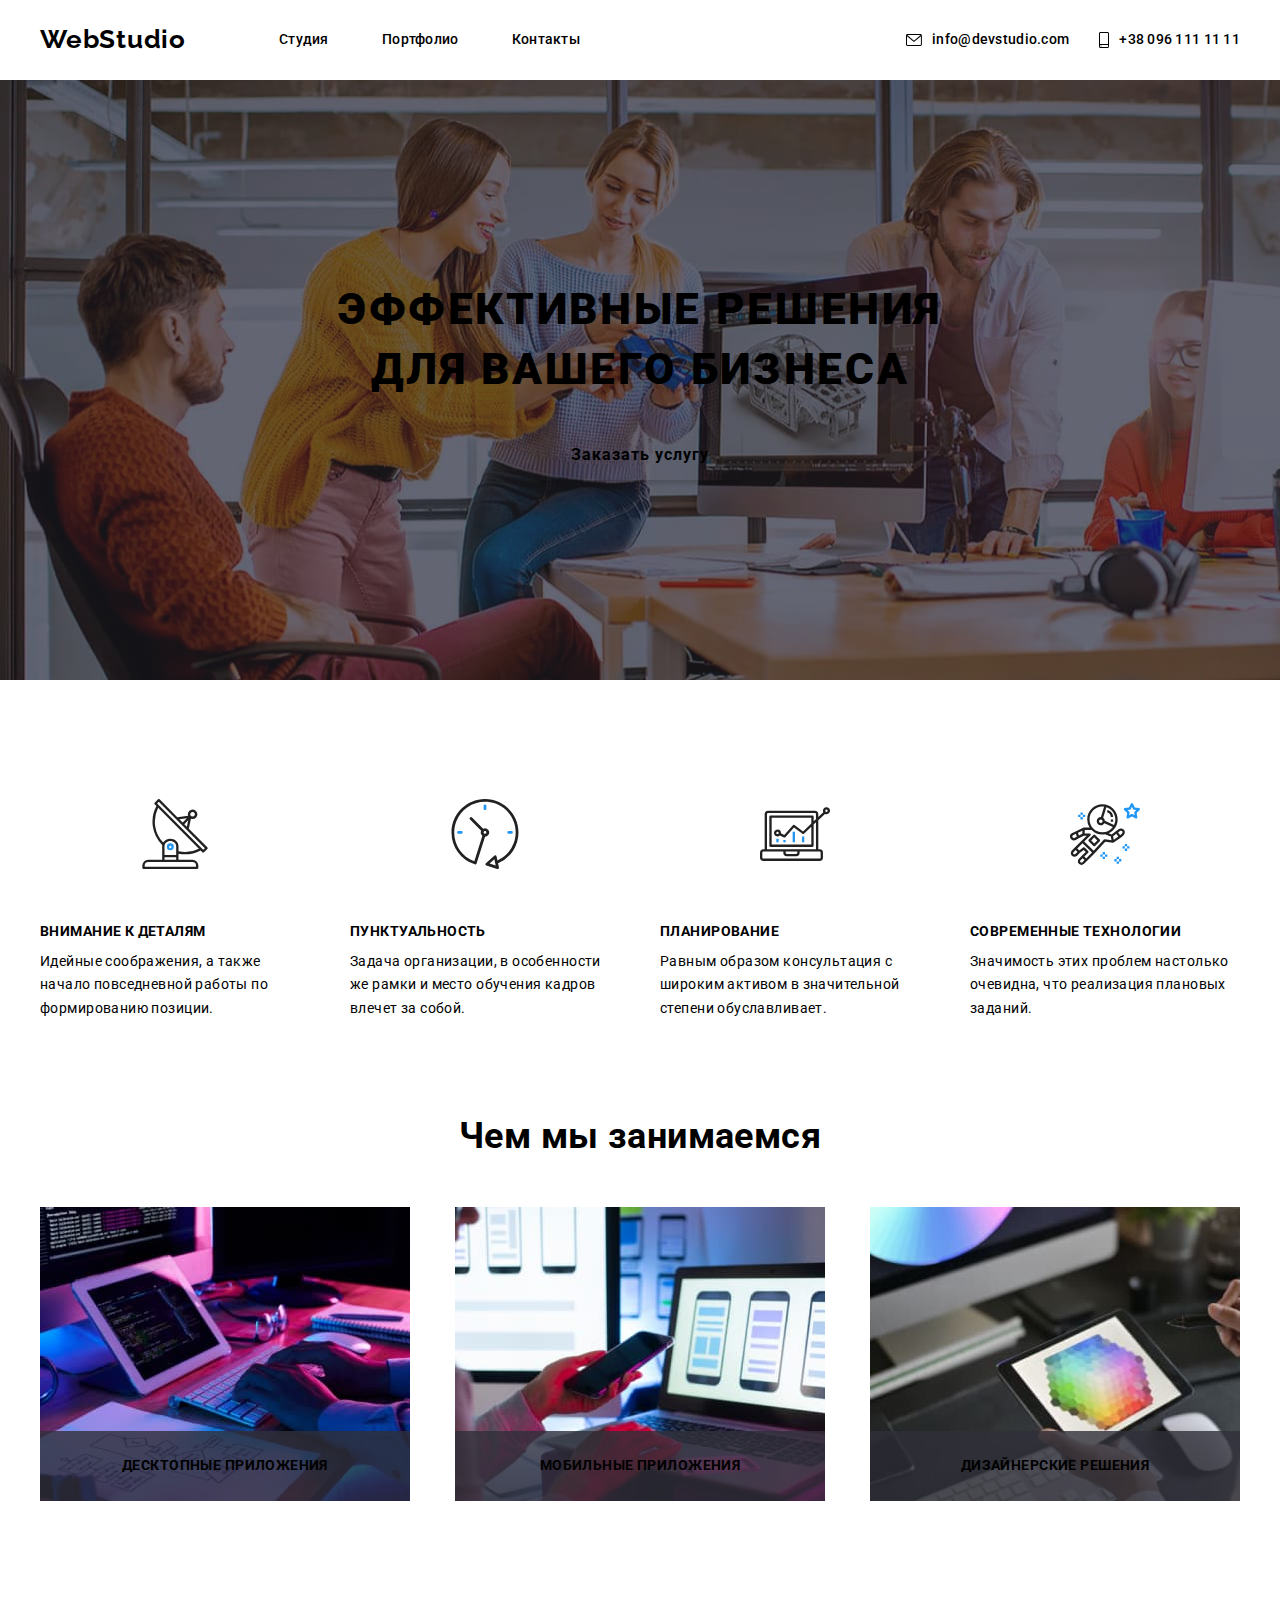
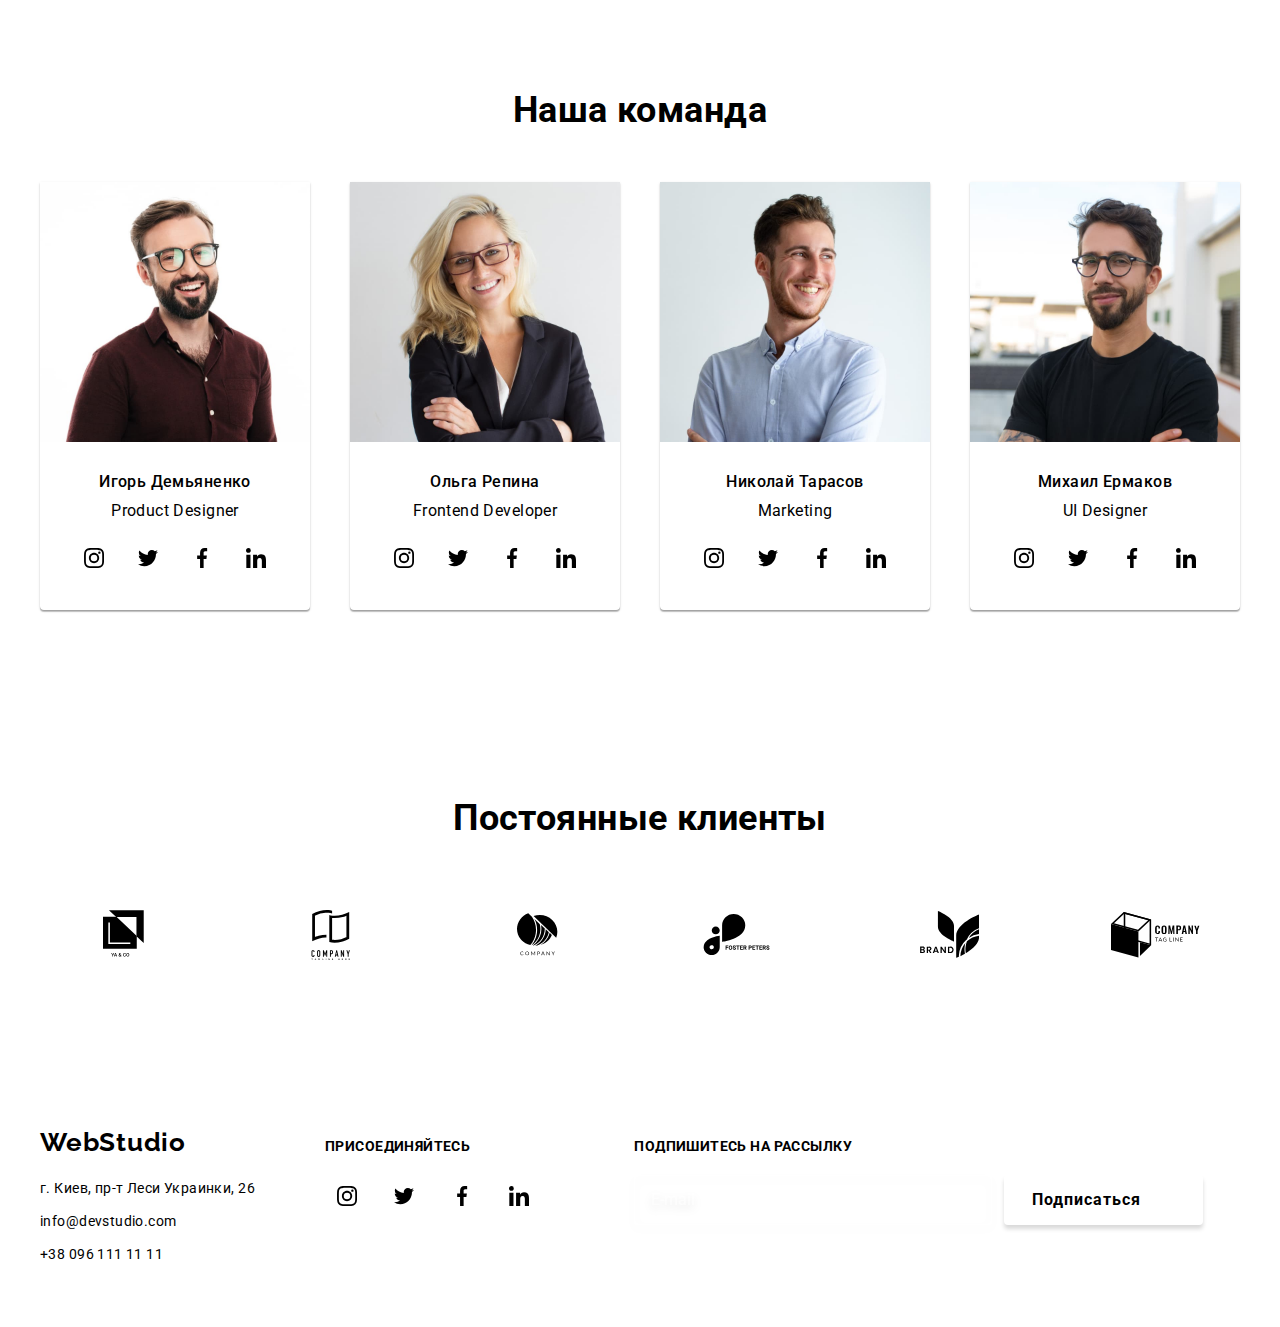
==== commit 4716ea13: "podil na storinky" ====
--- a/index.html
+++ b/index.html
@@ -1,526 +1,432 @@
 <!DOCTYPE html>
 <html lang="ru">
-  <head>
-    <meta charset="UTF-8" />
-    <meta name="viewport" content="width=device-width, initial-scale=1.0" />
-    <title>WebStudio</title>
-    <!-- ПОДКЛЮЧЕНИЕ СТИЛЕЙ -->
-    <link rel="preconnect" href="https://fonts.gstatic.com" />
-    <link
-      href="https://fonts.googleapis.com/css2?family=Raleway:wght@700&family=Roboto:wght@400;500;700;900&display=swap"
-      rel="stylesheet"
-    />
-    <link rel="stylesheet" href="./css/style.css" />
-    <link rel="stylesheet" href="./css/main.min.css" />
-    <link rel="stylesheet" href="./portfolio.html" />
-  </head>
-  <body class="full-document">
-    <!--Шапка сайта-->
-    <header class="page-header">
-      <div class="container main-nav">
-        <nav class="nav-title">
-          <a href="./index.html" class="logo"
-            >Web<span class="logo-text">Studio</span>
-          </a>
-          <ul class="site-nav list">
+
+<head>
+  <meta charset="UTF-8" />
+  <meta name="viewport" content="width=device-width, initial-scale=1.0" />
+  <title>WebStudio</title>
+  <!-- ПОДКЛЮЧЕНИЕ СТИЛЕЙ -->
+  <link rel="preconnect" href="https://fonts.gstatic.com" />
+  <link href="https://fonts.googleapis.com/css2?family=Raleway:wght@700&family=Roboto:wght@400;500;700;900&display=swap"
+    rel="stylesheet" />
+  <!-- <link rel="stylesheet" href="./css/style.css" /> -->
+  <link rel="stylesheet" href="./css/main.min.css" />
+  <link rel="stylesheet" href="./portfolio.html" />
+</head>
+
+<body class="full-document">
+  <!--Шапка сайта-->
+  <header class="page-header">
+    <div class="container main-nav">
+      <nav class="nav-title">
+        <a href="./index.html" class="logo">Web<span class="logo-text">Studio</span>
+        </a>
+        <ul class="site-nav list">
+          <li class="item">
+            <a href="./index.html" class="link current" rel="noreferrer noopener">Студия</a>
+          </li>
+          <li class="item">
+            <a href="./portfolio.html" class="link" target="_blank" rel="noreferrer noopener">Портфолио</a>
+          </li>
+          <li class="item">
+            <a href="#" class="link">Контакты</a>
+          </li>
+        </ul>
+      </nav>
+      <address class="address-nav">
+        <ul class="auth-nav list">
+          <li class="item">
+            <a href="mailto:info@devstudio.com" class="link">
+              <svg class="icon-nav mailto">
+                <use href="./images/sprite.svg#envelope" width="16" height="12"></use>
+              </svg>info@devstudio.com
+            </a>
+          </li>
+          <li class="item">
+            <a href="tel:+380961111111" class="link">
+              <svg class="icon-nav tel">
+                <use href="./images/sprite.svg#smartphone" width="10" height="16"></use>
+              </svg>+38 096 111 11 11
+            </a>
+          </li>
+        </ul>
+      </address>
+    </div>
+  </header>
+  <main>
+    <!-- Hero -->
+    <section class="section-hero overlay">
+      <div class="container hero">
+        <h1 class="hero-title">
+          Эффективные решения<br />
+          для вашего бизнеса
+        </h1>
+        <button type="button" class="btn" data-modal-open>
+          Заказать услугу
+        </button>
+      </div>
+    </section>
+    <!-- Преимущества -->
+    <section class="section-feature">
+      <div class="container feature">
+        <!-- <h2>Наши преимущества</h2>-->
+        <ul class="feature-list list">
+          <li class="item">
+            <div class="icon-style">
+              <svg class="icon-feature">
+                <use href="./images/sprite.svg#antenna"></use>
+              </svg>
+            </div>
+            <h3 class="feature-title">Внимание к деталям</h3>
+            <p class="text-feature">
+              Идейные соображения, а также начало повседневной работы по
+              формированию позиции.
+            </p>
+          </li>
+          <li class="item">
+            <div class="icon-style">
+              <svg class="icon-feature">
+                <use href="./images/sprite.svg#clock"></use>
+              </svg>
+            </div>
+            <h3 class="feature-title">Пунктуальность</h3>
+            <p class="text-feature">
+              Задача организации, в особенности же рамки и место обучения
+              кадров влечет за собой.
+            </p>
+          </li>
+          <li class="item">
+            <div class="icon-style">
+              <svg class="icon-feature">
+                <use href="./images/sprite.svg#diagram"></use>
+              </svg>
+            </div>
+            <h3 class="feature-title">Планирование</h3>
+            <p class="text-feature">
+              Равным образом консультация с широким активом в значительной
+              степени обуславливает.
+            </p>
+          </li>
+          <li class="item">
+            <div class="icon-style">
+              <svg class="icon-feature">
+                <use href="./images/sprite.svg#astronaut"></use>
+              </svg>
+            </div>
+            <h3 class="feature-title">Современные технологии</h3>
+            <p class="text-feature">
+              Значимость этих проблем настолько очевидна, что реализация
+              плановых заданий.
+            </p>
+          </li>
+        </ul>
+      </div>
+    </section>
+    <!-- Примери работ -->
+    <section class="section-sample">
+      <div class="container sample">
+        <h2 class="sample-title">Чем мы занимаемся</h2>
+        <ul class="sample-list list">
+          <li class="item">
+            <img src="./images/box1.jpg" alt="Наши услуги" width="370" />
+            <p class="signature">Десктопные приложения</p>
+          </li>
+          <li class="item">
+            <img src="./images/box2.jpg" alt="Наши услуги" width="370" />
+            <p class="signature">Мобильные приложения</p>
+          </li>
+          <li class="item">
+            <img src="./images/box3.jpg" alt="Наши услуги" width="370" />
+            <p class="signature">Дизайнерские решения</p>
+          </li>
+        </ul>
+      </div>
+    </section>
+    <!-- Работники компании -->
+    <section class="section-workers">
+      <div class="container workers">
+        <h2 class="workers-title">Наша команда</h2>
+        <ul class="workers-list list">
+          <li class="item">
+            <img src="./images/ИгорьДемьяненко.jpg" alt="Фото Игорь Демьяненко" width="270" />
+            <div class="description-worker">
+              <h3 class="name-workers">Игорь Демьяненко</h3>
+              <p>Product Designer</p>
+              <ul class="soc-list list">
+                <li>
+                  <a href="#" aria-label="Ссылка на Instagram" class="soc-icon"><svg class="icon">
+                      <use href="./images/sprite.svg#instagram"></use>
+                    </svg>
+                  </a>
+                </li>
+                <li>
+                  <a href="#" aria-label="Ссылка на Twitter" class="soc-icon"><svg class="icon">
+                      <use href="./images/sprite.svg#twitter"></use>
+                    </svg></a>
+                </li>
+                <li>
+                  <a href="#" aria-label="Ссылка на Facebook" class="soc-icon"><svg class="icon">
+                      <use href="./images/sprite.svg#facebook"></use>
+                    </svg></a>
+                </li>
+                <li>
+                  <a href="#" aria-label="Ссылка на Linkedin" class="soc-icon"><svg class="icon">
+                      <use href="./images/sprite.svg#linkedin"></use>
+                    </svg></a>
+                </li>
+              </ul>
+            </div>
+          </li>
+          <li class="item">
+            <img src="./images/ОльгаРепина.jpg" alt="Фото Ольга Репина" width="270" />
+            <div class="description-worker">
+              <h3 class="name-workers">Ольга Репина</h3>
+              <p>Frontend Developer</p>
+              <ul class="soc-list list">
+                <li>
+                  <a href="#" aria-label="Ссылка на Instagram" class="soc-icon"><svg class="icon">
+                      <use href="./images/sprite.svg#instagram"></use>
+                    </svg>
+                  </a>
+                </li>
+                <li>
+                  <a href="#" aria-label="Ссылка на Twitter" class="soc-icon"><svg class="icon">
+                      <use href="./images/sprite.svg#twitter"></use>
+                    </svg></a>
+                </li>
+                <li>
+                  <a href="#" aria-label="Ссылка на Facebook" class="soc-icon"><svg class="icon">
+                      <use href="./images/sprite.svg#facebook"></use>
+                    </svg></a>
+                </li>
+                <li>
+                  <a href="#" aria-label="Ссылка на Linkedin" class="soc-icon"><svg class="icon">
+                      <use href="./images/sprite.svg#linkedin"></use>
+                    </svg></a>
+                </li>
+              </ul>
+            </div>
+          </li>
+          <li class="item">
+            <img src="./images/НиколайТарасов.jpg" alt="Фото Николай Тарасов" width="270" />
+            <div class="description-worker">
+              <h3 class="name-workers">Николай Тарасов</h3>
+              <p>Marketing</p>
+              <ul class="soc-list list">
+                <li>
+                  <a href="#" aria-label="Ссылка на Instagram" class="soc-icon"><svg class="icon">
+                      <use href="./images/sprite.svg#instagram"></use>
+                    </svg>
+                  </a>
+                </li>
+                <li>
+                  <a href="#" aria-label="Ссылка на Twitter" class="soc-icon"><svg class="icon">
+                      <use href="./images/sprite.svg#twitter"></use>
+                    </svg></a>
+                </li>
+                <li>
+                  <a href="#" aria-label="Ссылка на Facebook" class="soc-icon"><svg class="icon">
+                      <use href="./images/sprite.svg#facebook"></use>
+                    </svg></a>
+                </li>
+                <li>
+                  <a href="#" aria-label="Ссылка на Linkedin" class="soc-icon"><svg class="icon">
+                      <use href="./images/sprite.svg#linkedin"></use>
+                    </svg></a>
+                </li>
+              </ul>
+            </div>
+          </li>
+          <li class="item">
+            <img src="./images/МихаилЕрмаков.jpg" alt="Фото Михаил Ермаков" width="270" />
+            <div class="description-worker">
+              <h3 class="name-workers">Михаил Ермаков</h3>
+              <p>UI Designer</p>
+              <ul class="soc-list list">
+                <li>
+                  <a href="#" aria-label="Ссылка на Instagram" class="soc-icon"><svg class="icon">
+                      <use href="./images/sprite.svg#instagram"></use>
+                    </svg>
+                  </a>
+                </li>
+                <li>
+                  <a href="#" aria-label="Ссылка на Twitter" class="soc-icon"><svg class="icon">
+                      <use href="./images/sprite.svg#twitter"></use>
+                    </svg></a>
+                </li>
+                <li>
+                  <a href="#" aria-label="Ссылка на Facebook" class="soc-icon"><svg class="icon">
+                      <use href="./images/sprite.svg#facebook"></use>
+                    </svg></a>
+                </li>
+                <li>
+                  <a href="#" aria-label="Ссылка на Linkedin" class="soc-icon"><svg class="icon">
+                      <use href="./images/sprite.svg#linkedin"></use>
+                    </svg></a>
+                </li>
+              </ul>
+            </div>
+          </li>
+        </ul>
+      </div>
+    </section>
+    <!-- Клиенти -->
+    <section class="section-clients">
+      <div class="container">
+        <h2 class="clients-title">Постоянные клиенты</h2>
+        <ul class="clients-list list">
+          <li class="clients-item">
+            <a href="#" class="clients-link">
+              <svg class="clients-icon" width="45" height="50">
+                <use href="./images/sprite.svg#yaco"></use>
+              </svg>
+            </a>
+          </li>
+          <li class="clients-item">
+            <a href=" #" class="clients-link"><svg class="clients-icon" width="40" height="50">
+                <use href="./images/sprite.svg#taglinehere"></use>
+              </svg></a>
+          </li>
+          <li class="clients-item">
+            <a href=" #" class="clients-link"><svg class="clients-icon" width="41" height="43">
+                <use href="./images/sprite.svg#company"></use>
+              </svg></a>
+          </li>
+          <li class="clients-item">
+            <a href=" #" class="clients-link"><svg class="clients-icon" width="80" height="42">
+                <use href="./images/sprite.svg#fosterpeters"></use>
+              </svg></a>
+          </li>
+          <li class="clients-item">
+            <a href=" #" class="clients-link"><svg class="clients-icon" width="59" height="47">
+                <use href="./images/sprite.svg#brand"></use>
+              </svg></a>
+          </li>
+          <li class="clients-item">
+            <a href=" #" class="clients-link"><svg class="clients-icon" width="89" height="46">
+                <use href="./images/sprite.svg#tagline"></use>
+              </svg></a>
+          </li>
+        </ul>
+      </div>
+    </section>
+  </main>
+  <!-- Контакти -->
+  <footer class="section-footers">
+    <div class="container footers">
+      <div class="adress">
+        <a href="./index.html" class="footer-logo">
+          Web<span class="text-logo-footer">Studio</span></a>
+        <address>
+          <ul class="contacts-list list">
             <li class="item">
-              <a
-                href="./index.html"
-                class="link current"
-                rel="noreferrer noopener"
-                >Студия</a
-              >
+              <span class="maps">г. Киев, пр-т Леси Украинки, 26</span>
             </li>
             <li class="item">
-              <a
-                href="./portfolio.html"
-                class="link"
-                target="_blank"
-                rel="noreferrer noopener"
-                >Портфолио</a
-              >
+              <a href="mailto:info@devstudio.com">info@devstudio.com</a>
             </li>
             <li class="item">
-              <a href="#" class="link">Контакты</a>
-            </li>
-          </ul>
-        </nav>
-        <address class="address-nav">
-          <ul class="auth-nav list">
-            <li class="item">
-              <a href="mailto:info@devstudio.com" class="link">
-                <svg class="icon-nav mailto">
-                  <use
-                    href="./images/sprite.svg#envelope"
-                    width="16"
-                    height="12"
-                  ></use></svg
-                >info@devstudio.com
-              </a>
-            </li>
-            <li class="item">
-              <a href="tel:+380961111111" class="link">
-                <svg class="icon-nav tel">
-                  <use
-                    href="./images/sprite.svg#smartphone"
-                    width="10"
-                    height="16"
-                  ></use></svg
-                >+38 096 111 11 11
-              </a>
+              <a href="tel:+380961111111">+38 096 111 11 11</a>
             </li>
           </ul>
         </address>
       </div>
-    </header>
-    <main>
-      <!-- Hero -->
-      <section class="section-hero overlay">
-        <div class="container hero">
-          <h1 class="hero-title">
-            Эффективные решения<br />
-            для вашего бизнеса
-          </h1>
-          <button type="button" class="btn" data-modal-open>
-            Заказать услугу
-          </button>
-        </div>
-      </section>
-      <!-- Преимущества -->
-      <section class="section-feature">
-        <div class="container feature">
-          <!-- <h2>Наши преимущества</h2>-->
-          <ul class="feature-list list">
-            <li class="item">
-              <div class="icon-style">
-                <svg class="icon-feature">
-                  <use href="./images/sprite.svg#antenna"></use>
-                </svg>
-              </div>
-              <h3 class="feature-title">Внимание к деталям</h3>
-              <p class="text-feature">
-                Идейные соображения, а также начало повседневной работы по
-                формированию позиции.
-              </p>
-            </li>
-            <li class="item">
-              <div class="icon-style">
-                <svg class="icon-feature">
-                  <use href="./images/sprite.svg#clock"></use>
-                </svg>
-              </div>
-              <h3 class="feature-title">Пунктуальность</h3>
-              <p class="text-feature">
-                Задача организации, в особенности же рамки и место обучения
-                кадров влечет за собой.
-              </p>
-            </li>
-            <li class="item">
-              <div class="icon-style">
-                <svg class="icon-feature">
-                  <use href="./images/sprite.svg#diagram"></use>
-                </svg>
-              </div>
-              <h3 class="feature-title">Планирование</h3>
-              <p class="text-feature">
-                Равным образом консультация с широким активом в значительной
-                степени обуславливает.
-              </p>
-            </li>
-            <li class="item">
-              <div class="icon-style">
-                <svg class="icon-feature">
-                  <use href="./images/sprite.svg#astronaut"></use>
-                </svg>
-              </div>
-              <h3 class="feature-title">Современные технологии</h3>
-              <p class="text-feature">
-                Значимость этих проблем настолько очевидна, что реализация
-                плановых заданий.
-              </p>
-            </li>
-          </ul>
-        </div>
-      </section>
-      <!-- Примери работ -->
-      <section class="section-sample">
-        <div class="container sample">
-          <h2 class="sample-title">Чем мы занимаемся</h2>
-          <ul class="sample-list list">
-            <li class="item">
-              <img src="./images/box1.jpg" alt="Наши услуги" width="370" />
-              <p class="signature">Десктопные приложения</p>
-            </li>
-            <li class="item">
-              <img src="./images/box2.jpg" alt="Наши услуги" width="370" />
-              <p class="signature">Мобильные приложения</p>
-            </li>
-            <li class="item">
-              <img src="./images/box3.jpg" alt="Наши услуги" width="370" />
-              <p class="signature">Дизайнерские решения</p>
-            </li>
-          </ul>
-        </div>
-      </section>
-      <!-- Работники компании -->
-      <section class="section-workers">
-        <div class="container workers">
-          <h2 class="workers-title">Наша команда</h2>
-          <ul class="workers-list list">
-            <li class="item">
-              <img
-                src="./images/ИгорьДемьяненко.jpg"
-                alt="Фото Игорь Демьяненко"
-                width="270"
-              />
-              <div class="description-worker">
-                <h3 class="name-workers">Игорь Демьяненко</h3>
-                <p>Product Designer</p>
-                <ul class="soc-list list">
-                  <li>
-                    <a
-                      href="#"
-                      aria-label="Ссылка на Instagram"
-                      class="soc-icon"
-                      ><svg class="icon">
-                        <use href="./images/sprite.svg#instagram"></use>
-                      </svg>
-                    </a>
-                  </li>
-                  <li>
-                    <a href="#" aria-label="Ссылка на Twitter" class="soc-icon"
-                      ><svg class="icon">
-                        <use href="./images/sprite.svg#twitter"></use></svg
-                    ></a>
-                  </li>
-                  <li>
-                    <a href="#" aria-label="Ссылка на Facebook" class="soc-icon"
-                      ><svg class="icon">
-                        <use href="./images/sprite.svg#facebook"></use></svg
-                    ></a>
-                  </li>
-                  <li>
-                    <a href="#" aria-label="Ссылка на Linkedin" class="soc-icon"
-                      ><svg class="icon">
-                        <use href="./images/sprite.svg#linkedin"></use></svg
-                    ></a>
-                  </li>
-                </ul>
-              </div>
-            </li>
-            <li class="item">
-              <img
-                src="./images/ОльгаРепина.jpg"
-                alt="Фото Ольга Репина"
-                width="270"
-              />
-              <div class="description-worker">
-                <h3 class="name-workers">Ольга Репина</h3>
-                <p>Frontend Developer</p>
-                <ul class="soc-list list">
-                  <li>
-                    <a
-                      href="#"
-                      aria-label="Ссылка на Instagram"
-                      class="soc-icon"
-                      ><svg class="icon">
-                        <use href="./images/sprite.svg#instagram"></use>
-                      </svg>
-                    </a>
-                  </li>
-                  <li>
-                    <a href="#" aria-label="Ссылка на Twitter" class="soc-icon"
-                      ><svg class="icon">
-                        <use href="./images/sprite.svg#twitter"></use></svg
-                    ></a>
-                  </li>
-                  <li>
-                    <a href="#" aria-label="Ссылка на Facebook" class="soc-icon"
-                      ><svg class="icon">
-                        <use href="./images/sprite.svg#facebook"></use></svg
-                    ></a>
-                  </li>
-                  <li>
-                    <a href="#" aria-label="Ссылка на Linkedin" class="soc-icon"
-                      ><svg class="icon">
-                        <use href="./images/sprite.svg#linkedin"></use></svg
-                    ></a>
-                  </li>
-                </ul>
-              </div>
-            </li>
-            <li class="item">
-              <img
-                src="./images/НиколайТарасов.jpg"
-                alt="Фото Николай Тарасов"
-                width="270"
-              />
-              <div class="description-worker">
-                <h3 class="name-workers">Николай Тарасов</h3>
-                <p>Marketing</p>
-                <ul class="soc-list list">
-                  <li>
-                    <a
-                      href="#"
-                      aria-label="Ссылка на Instagram"
-                      class="soc-icon"
-                      ><svg class="icon">
-                        <use href="./images/sprite.svg#instagram"></use>
-                      </svg>
-                    </a>
-                  </li>
-                  <li>
-                    <a href="#" aria-label="Ссылка на Twitter" class="soc-icon"
-                      ><svg class="icon">
-                        <use href="./images/sprite.svg#twitter"></use></svg
-                    ></a>
-                  </li>
-                  <li>
-                    <a href="#" aria-label="Ссылка на Facebook" class="soc-icon"
-                      ><svg class="icon">
-                        <use href="./images/sprite.svg#facebook"></use></svg
-                    ></a>
-                  </li>
-                  <li>
-                    <a href="#" aria-label="Ссылка на Linkedin" class="soc-icon"
-                      ><svg class="icon">
-                        <use href="./images/sprite.svg#linkedin"></use></svg
-                    ></a>
-                  </li>
-                </ul>
-              </div>
-            </li>
-            <li class="item">
-              <img
-                src="./images/МихаилЕрмаков.jpg"
-                alt="Фото Михаил Ермаков"
-                width="270"
-              />
-              <div class="description-worker">
-                <h3 class="name-workers">Михаил Ермаков</h3>
-                <p>UI Designer</p>
-                <ul class="soc-list list">
-                  <li>
-                    <a
-                      href="#"
-                      aria-label="Ссылка на Instagram"
-                      class="soc-icon"
-                      ><svg class="icon">
-                        <use href="./images/sprite.svg#instagram"></use>
-                      </svg>
-                    </a>
-                  </li>
-                  <li>
-                    <a href="#" aria-label="Ссылка на Twitter" class="soc-icon"
-                      ><svg class="icon">
-                        <use href="./images/sprite.svg#twitter"></use></svg
-                    ></a>
-                  </li>
-                  <li>
-                    <a href="#" aria-label="Ссылка на Facebook" class="soc-icon"
-                      ><svg class="icon">
-                        <use href="./images/sprite.svg#facebook"></use></svg
-                    ></a>
-                  </li>
-                  <li>
-                    <a href="#" aria-label="Ссылка на Linkedin" class="soc-icon"
-                      ><svg class="icon">
-                        <use href="./images/sprite.svg#linkedin"></use></svg
-                    ></a>
-                  </li>
-                </ul>
-              </div>
-            </li>
-          </ul>
-        </div>
-      </section>
-      <!-- Клиенти -->
-      <section class="section-clients">
-        <div class="container">
-          <h2 class="clients-title">Постоянные клиенты</h2>
-          <ul class="clients-list list">
-            <li class="clients-item">
-              <a href="#" class="clients-link">
-                <svg class="clients-icon" width="45" height="50">
-                  <use href="./images/sprite.svg#yaco"></use>
-                </svg>
-              </a>
-            </li>
-            <li class="clients-item">
-              <a href=" #" class="clients-link"
-                ><svg class="clients-icon" width="40" height="50">
-                  <use href="./images/sprite.svg#taglinehere"></use></svg
-              ></a>
-            </li>
-            <li class="clients-item">
-              <a href=" #" class="clients-link"
-                ><svg class="clients-icon" width="41" height="43">
-                  <use href="./images/sprite.svg#company"></use></svg
-              ></a>
-            </li>
-            <li class="clients-item">
-              <a href=" #" class="clients-link"
-                ><svg class="clients-icon" width="80" height="42">
-                  <use href="./images/sprite.svg#fosterpeters"></use></svg
-              ></a>
-            </li>
-            <li class="clients-item">
-              <a href=" #" class="clients-link"
-                ><svg class="clients-icon" width="59" height="47">
-                  <use href="./images/sprite.svg#brand"></use></svg
-              ></a>
-            </li>
-            <li class="clients-item">
-              <a href=" #" class="clients-link"
-                ><svg class="clients-icon" width="89" height="46">
-                  <use href="./images/sprite.svg#tagline"></use></svg
-              ></a>
-            </li>
-          </ul>
-        </div>
-      </section>
-    </main>
-    <!-- Контакти -->
-    <footer class="section-footers">
-      <div class="container footers">
-        <div class="adress">
-          <a href="./index.html" class="footer-logo">
-            Web<span class="text-logo-footer">Studio</span></a
-          >
-          <address>
-            <ul class="contacts-list list">
-              <li class="item">
-                <span class="maps">г. Киев, пр-т Леси Украинки, 26</span>
-              </li>
-              <li class="item">
-                <a href="mailto:info@devstudio.com">info@devstudio.com</a>
-              </li>
-              <li class="item">
-                <a href="tel:+380961111111">+38 096 111 11 11</a>
-              </li>
-            </ul>
-          </address>
-        </div>
-        <div class="sign">
-          <b class="sign-title">ПРИСОЕДИНЯЙТЕСЬ</b>
-          <ul class="soc-list list">
-            <li class="item">
-              <a href="#" aria-label="Ссылка на Instagram" class="soc-icon">
-                <svg class="icon">
-                  <use href="./images/sprite.svg#instagram"></use>
-                </svg>
-              </a>
-            </li>
-            <li class="item">
-              <a href="#" aria-label="Ссылка на Twitter" class="soc-icon">
-                <svg class="icon">
-                  <use href="./images/sprite.svg#twitter"></use>
-                </svg>
-              </a>
-            </li>
-            <li class="item">
-              <a href="#" aria-label="Ссылка на Facebook" class="soc-icon">
-                <svg class="icon">
-                  <use href="./images/sprite.svg#facebook"></use>
-                </svg>
-              </a>
-            </li>
-            <li class="item">
-              <a href="#" aria-label="Ссылка на Linkedin" class="soc-icon">
-                <svg class="icon">
-                  <use href="./images/sprite.svg#linkedin"></use>
-                </svg>
-              </a>
-            </li>
-          </ul>
-        </div>
-        <div class="subscribe">
-          <p class="subscribe-title">Подпишитесь на рассылку</p>
-          <form class="form-footer js-speaker-form" autocomplete="on">
-            <input
-              class="footer-input"
-              type="email"
-              name="email"
-              id="email"
-              placeholder="E-mail"
-            />
-            <button class="btn" type="submit">
-              Подписаться
-              <svg class="send" width="24" height="24">
-                <use href="./images/sprite.svg#send"></use>
-              </svg>
-            </button>
-          </form>
-        </div>
-      </div>
-    </footer>
-    <!-- Модальне вікно -->
-    <div class="backdrop is-hidden" data-modal>
-      <div class="modal">
-        <form class="form js-speaker-form" autocomplete="off">
-          <p class="form-title">Оставьте свои данные, мы вам перезвоним</p>
-          <label class="form-field">
-            <span class="form-lable">Имя</span>
-            <input
-              class="form-input"
-              type="text"
-              name="name"
-              placeholder=" "
-              autofocus
-            />
-            <svg width="18" height="18" class="mod-icon persona">
-              <use href="./images/sprite.svg#persona"></use>
-            </svg>
-          </label>
-          <label class="form-field">
-            <span class="form-lable">Телефон</span>
-            <input class="form-input" type="tel" name="tel" />
-            <svg width="18" height="18" class="mod-icon phone1">
-              <use href="./images/sprite.svg#phone1"></use>
-            </svg>
-          </label>
-          <label class="form-field">
-            <span class="form-lable">Почта</span>
-            <input
-              class="form-input"
-              type="email"
-              name="mail"
-              autocomplete="on"
-            />
-            <svg width="18" height="18" class="mod-icon email1">
-              <use href="./images/sprite.svg#email1"></use>
-            </svg>
-          </label>
-          <label>
-            <span class="form-lable">Комментарий</span>
-            <textarea
-              class="form-input comment"
-              name="comment"
-              cols="30"
-              rows="10"
-              placeholder="Введите текст"
-            ></textarea>
-          </label>
-          <label class="checkbox-lable">
-            <input class="checkbox" type="checkbox" name="checkbox" />
-            <span class="check-icon"></span>Соглашаюсь с рассылкой и принимаю<a
-              href="#"
-              class="contract"
-              >Условия договора</a
-            >
-          </label>
-          <button class="form-btn" type="submit">Отправить</button>
-          <button class="btn-close" data-modal-close>
-            <svg class="icon-close">
-              <use href="./images/sprite.svg#close"></use>
+      <div class="sign">
+        <b class="sign-title">ПРИСОЕДИНЯЙТЕСЬ</b>
+        <ul class="soc-list list">
+          <li class="item">
+            <a href="#" aria-label="Ссылка на Instagram" class="soc-icon">
+              <svg class="icon">
+                <use href="./images/sprite.svg#instagram"></use>
+              </svg>
+            </a>
+          </li>
+          <li class="item">
+            <a href="#" aria-label="Ссылка на Twitter" class="soc-icon">
+              <svg class="icon">
+                <use href="./images/sprite.svg#twitter"></use>
+              </svg>
+            </a>
+          </li>
+          <li class="item">
+            <a href="#" aria-label="Ссылка на Facebook" class="soc-icon">
+              <svg class="icon">
+                <use href="./images/sprite.svg#facebook"></use>
+              </svg>
+            </a>
+          </li>
+          <li class="item">
+            <a href="#" aria-label="Ссылка на Linkedin" class="soc-icon">
+              <svg class="icon">
+                <use href="./images/sprite.svg#linkedin"></use>
+              </svg>
+            </a>
+          </li>
+        </ul>
+      </div>
+      <div class="subscribe">
+        <p class="subscribe-title">Подпишитесь на рассылку</p>
+        <form class="form-footer js-speaker-form" autocomplete="on">
+          <input class="footer-input" type="email" name="email" id="email" placeholder="E-mail" />
+          <button class="btn" type="submit">
+            Подписаться
+            <svg class="send" width="24" height="24">
+              <use href="./images/sprite.svg#send"></use>
             </svg>
           </button>
         </form>
       </div>
     </div>
-    <!-- Фикстрованная навигация Хедера Javascript -->
-    <script src="./js/page-header.js"></script>
-    <script src="./js/modal.js"></script>
-    <script src="./js/input.js"></script>
-  </body>
-</html>
+  </footer>
+  <!-- Модальне вікно -->
+  <div class="backdrop is-hidden" data-modal>
+    <div class="modal">
+      <form class="form js-speaker-form" autocomplete="off">
+        <p class="form-title">Оставьте свои данные, мы вам перезвоним</p>
+        <label class="form-field">
+          <span class="form-lable">Имя</span>
+          <input class="form-input" type="text" name="name" placeholder=" " autofocus />
+          <svg width="18" height="18" class="mod-icon persona">
+            <use href="./images/sprite.svg#persona"></use>
+          </svg>
+        </label>
+        <label class="form-field">
+          <span class="form-lable">Телефон</span>
+          <input class="form-input" type="tel" name="tel" />
+          <svg width="18" height="18" class="mod-icon phone1">
+            <use href="./images/sprite.svg#phone1"></use>
+          </svg>
+        </label>
+        <label class="form-field">
+          <span class="form-lable">Почта</span>
+          <input class="form-input" type="email" name="mail" autocomplete="on" />
+          <svg width="18" height="18" class="mod-icon email1">
+            <use href="./images/sprite.svg#email1"></use>
+          </svg>
+        </label>
+        <label>
+          <span class="form-lable">Комментарий</span>
+          <textarea class="form-input comment" name="comment" cols="30" rows="10"
+            placeholder="Введите текст"></textarea>
+        </label>
+        <label class="checkbox-lable">
+          <input class="checkbox" type="checkbox" name="checkbox" />
+          <span class="check-icon"></span>Соглашаюсь с рассылкой и принимаю<a href="#" class="contract">Условия
+            договора</a>
+        </label>
+        <button class="form-btn" type="submit">Отправить</button>
+        <button class="btn-close" data-modal-close>
+          <svg class="icon-close">
+            <use href="./images/sprite.svg#close"></use>
+          </svg>
+        </button>
+      </form>
+    </div>
+  </div>
+  <!-- Фикстрованная навигация Хедера Javascript -->
+  <script src="./js/page-header.js"></script>
+  <script src="./js/modal.js"></script>
+  <script src="./js/input.js"></script>
+</body>
+
+</html>--- a/css/style.css
+++ b/css/style.css
@@ -1,911 +1,22 @@
-:root {
-  --primary-text-color: #212121;
-  --title-text-color: #757575;
-  --white-button-color: #ffffff;
-  --accent-button-color: #2196f3;
-  --focus-button-color: #188ce8;
-  --primary-white-color: #ffffff;
-  --secondary-white-color: #f5f4fa;
-  --black-bgc: #2f303a;
-  --contacts-list-color: rgba(255, 255, 255, 0.6);
-  --border-header-color: #ececec;
-  --icon-color: #afb1b8;
-  --solid-border-color: #eeeeee;
-  --transition-timing-function: cubic-bezier(0.4, 0, 0.2, 1);
-}
-.full-document {
-  color: var(--title-text-color);
-  font-family: "Roboto", sans-serif;
-  font-style: normal;
-  font-size: 14px;
-  line-height: 1.71;
-  letter-spacing: 0.03em;
-  background-color: var(--primary-white-color);
-  text-decoration: none;
-}
+
 /* Утилиты */
-*,
-*::before,
-*::after {
-  box-sizing: inherit;
-}
-.list {
-  margin: 0px;
-  padding: 0px;
-}
-li {
-  list-style: none;
-  display: inline-block;
-}
-a {
-  text-decoration: none;
-  font-style: normal;
-}
-img {
-  display: block;
-}
-.container {
-  width: 1200px;
-  padding-right: 15px;
-  padding-left: 15px;
-  margin-right: auto;
-  margin-left: auto;
-}
+
 /* Header */
-.page-header {
-  /* position: fixed; */
-  width: 100%;
-  top: 0;
-  left: 0;
-  height: 80px;
-  z-index: 1;
-  font-weight: 500;
-  line-height: 1.14;
-  letter-spacing: 0.02em;
-  background-color: var(--white-button-color);
-  border-bottom: 1px solid var(--border-header-color);
-}
-.main-nav {
-  display: flex;
-  align-items: center;
-}
-/* Site-nav */
-.logo {
-  color: var(--accent-button-color);
-  font-family: "Raleway", sans-serif;
-  font-weight: 700;
-  font-size: 26px;
-  line-height: 1.19;
-  letter-spacing: 0.03em;
-  display: block;
-  padding-top: 24px;
-  padding-bottom: 25px;
-}
-.logo-text {
-  color: var(--primary-text-color);
-}
-.nav-title {
-  display: flex;
-}
-.site-nav {
-  margin-left: 93px;
-}
-.site-nav .current {
-  color: var(--accent-button-color);
-  transition: color 250ms var(--transition-timing-function);
-}
-.site-nav .item:not(:last-child) {
-  margin-right: 50px;
-}
-.site-nav .link {
-  display: block;
-  position: relative;
-  padding-top: 32px;
-  padding-bottom: 32px;
-  color: var(--primary-text-color);
-  transition: color 250ms var(--transition-timing-function);
-}
-.address-nav {
-  margin-left: auto;
-}
-.address-nav .link {
-  padding-top: 32px;
-  padding-bottom: 32px;
-  display: flex;
-  align-items: center;
-  color: var(--title-text-color);
-  transition: color 250ms var(--transition-timing-function);
-}
-.auth-nav {
-  display: flex;
-}
-.auth-nav .item + .item {
-  margin-left: 30px;
-}
-.site-nav a:hover,
-.auth-nav .link:hover,
-.site-nav a:focus,
-.auth-nav .link:focus {
-  color: var(--accent-button-color);
-}
-.site-nav .link.current::after {
-  display: block;
-  position: absolute;
-  content: "";
-  width: 100%;
-  left: 0;
-  bottom: 0;
-  border-radius: 2px;
-  border-bottom: 4px solid var(--accent-button-color);
-}
-.icon-nav {
-  margin-right: 10px;
-  fill: currentColor;
-}
-.auth-nav .mailto {
-  width: 16px;
-  height: 12px;
-}
-.auth-nav .tel {
-  width: 10px;
-  height: 16px;
-}
+
 /* Hero*/
-.section-hero {
-  padding-top: 200px;
-  padding-bottom: 200px;
-  flex-direction: column;
-  text-align: center;
-  align-items: center;
-}
-.overlay {
-  position: relative;
-  display: flex;
-  margin-left: auto;
-  margin-right: auto;
-  max-width: 1600px;
-  background: var(--black-bgc);
-  background-image: linear-gradient(
-      to right,
-      rgba(47, 48, 58, 0.4),
-      rgba(47, 48, 58, 0.4)
-    ),
-    url(../images/Hero.jpg);
-  background-repeat: no-repeat;
-  background-size: cover;
-}
-.hero-title {
-  color: var(--white-button-color);
-  font-weight: 900;
-  font-size: 44px;
-  line-height: 1.36;
-  letter-spacing: 0.06em;
-  text-transform: uppercase;
-  margin-top: 0px;
-  margin-bottom: 30px;
-}
+
 /* Button*/
-.hero .btn {
-  padding: 10px 32px;
-  color: var(--white-button-color);
-  background-color: var(--accent-button-color);
-  font-weight: 700;
-  font-size: 16px;
-  line-height: 1.87;
-  box-shadow: 0px 4px 4px rgba(0, 0, 0, 0.15);
-  border-radius: 4px;
-  border: none;
-  letter-spacing: 0.06em;
-  cursor: pointer;
-}
-.backdrop {
-  position: fixed;
-  top: 0;
-  left: 0;
-  width: 100%;
-  height: 100%;
-  z-index: 2;
-  background: rgba(0, 0, 0, 0.2);
-  transition: opacity 250ms var(--transition-timing-function);
-}
-.backdrop.is-hidden {
-  visibility: hidden;
-  opacity: 0;
-  pointer-events: none;
-}
-
-.modal {
-  position: absolute;
-  top: 50%;
-  left: 50%;
-  transform: translate(-50%, -50%);
-
-  min-width: 528px;
-  min-height: 581px;
-
-  padding-top: 40px;
-  padding-right: 40px;
-  padding-bottom: 40px;
-  padding-left: 40px;
-
-  background: var(--primary-white-color);
-  box-shadow: 0px 1px 3px rgba(0, 0, 0, 0.12), 0px 1px 1px rgba(0, 0, 0, 0.14),
-    0px 2px 1px rgba(0, 0, 0, 0.2);
-  border-radius: 4px;
-  transition: transform 250ms var(--transition-timing-function);
-}
-
-.btn-close {
-  position: absolute;
-  top: 8px;
-  right: 8px;
-  width: 30px;
-  height: 30px;
-  padding: 0;
-  display: flex;
-  align-items: center;
-  justify-content: center;
-  cursor: pointer;
-  color: #000;
-  background-color: var(--white-button-color);
-  border: 1px solid rgba(0, 0, 0, 0.1);
-  border-radius: 50%;
-  outline: transparent;
-  transition: color 250ms var(--transition-timing-function);
-}
-.icon-close {
-  width: 18px;
-  height: 18px;
-  fill: currentColor;
-  transition: color 250ms var(--transition-timing-function);
-}
-.btn-close:focus,
-.btn-close:hover {
-  color: var(--accent-button-color);
-}
-.form {
-  display: flex;
-  flex-direction: column;
-  margin: 0;
-  padding: 0;
-}
-.form-title {
-  margin-top: 0;
-  margin-right: 0;
-  margin-bottom: 12px;
-  margin-left: 0;
-  display: block;
-  text-align: center;
-  min-width: 448px;
-  font-size: 20px;
-  line-height: 1.15;
-  font-weight: 700;
-  text-transform: uppercase;
-  color: var(--primary-text-color);
-}
-.form-field:not(:last-child) {
-  margin-bottom: 10px;
-}
-.form-field {
-  display: flex;
-  position: relative;
-  flex-direction: column;
-}
-.form-lable {
-  display: contents;
-  font-size: 12px;
-  line-height: 1.17px;
-  letter-spacing: 0.01em;
-  color: var(--title-text-color);
-}
-.form-lable:not(:last-child) {
-  margin-bottom: 4px;
-}
-
-.form-input {
-  padding-top: 10px;
-  padding-right: 0px;
-  padding-bottom: 10px;
-  padding-left: 35px;
-  width: 100%;
-  min-height: 40px;
-  border: 1px solid rgba(33, 33, 33, 0.2);
-  box-sizing: border-box;
-  border-radius: 4px;
-  transition: border-color 250ms var(--transition-timing-function);
-}
-.form-btn {
-  margin-right: auto;
-  margin-left: auto;
-  padding: 10px 32px;
-  display: flex;
-  align-items: center;
-  text-align: center;
-  font-weight: 700;
-  font-size: 16px;
-  line-height: 1.87;
-  letter-spacing: 0.06em;
-  cursor: pointer;
-  color: var(--white-button-color);
-  background-color: var(--accent-button-color);
-  box-shadow: 0px 4px 4px rgba(0, 0, 0, 0.15);
-  border-radius: 4px;
-  border: none;
-  transition: background-color 250ms var(--transition-timing-function);
-}
-.form-btn:hover,
-.form-btn:focus {
-  background-color: var(--focus-button-color);
-  cursor: pointer;
-}
-.mod-icon {
-  display: inline-block;
-  top: 75%;
-  left: 12px;
-  transform: translateY(-75%);
-  position: absolute;
-  color: var(--primary-text-color);
-  transition: color 250ms var(--transition-timing-function);
-}
-
-.form-input:focus ~ .mod-icon {
-  fill: var(--accent-button-color);
-}
-.form .form-input:focus {
-  border-color: var(--accent-button-color);
-  outline-style: none;
-}
-.comment {
-  margin-bottom: 20px;
-  padding-top: 12px;
-  padding-right: 16px;
-  padding-bottom: 12px;
-  padding-left: 16px;
-  display: flex;
-  font-size: 12px;
-  line-height: 1.17;
-  letter-spacing: 0.01em;
-  color: var(--title-text-color);
-  transition: border-color 250ms var(--transition-timing-function);
-}
-.comment:focus::placeholder {
-  font-size: 14px;
-  line-height: 1.14;
-}
-textarea {
-  resize: none;
-}
-.contract {
-  margin-left: 4px;
-  position: relative;
-  color: var(--accent-button-color);
-}
-.contract::before {
-  position: absolute;
-  left: 0;
-  bottom: 4px;
-  content: "";
-  height: 1px;
-  width: 100%;
-  background-color: currentColor;
-}
-.checkbox-lable {
-  margin-bottom: 30px;
-  display: flex;
-  cursor: pointer;
-  justify-content: center;
-}
-
-/* .checkbox {
-  appearance: none;
-  position: absolute;
-} */
-/* .visually-hidden */
-.checkbox {
-  position: absolute;
-  width: 1px;
-  height: 1px;
-  margin: -1px;
-  border: 0;
-  padding: 0;
-  white-space: nowrap;
-  clip-path: inset(100%);
-  clip: rect(0 0 0 0);
-  overflow: hidden;
-}
-.check-icon {
-  display: flex;
-  align-items: center;
-}
-.check-icon::before {
-  margin-right: 10px;
-  display: inline-block;
-  content: "";
-  width: 16px;
-  height: 15px;
-  cursor: pointer;
-  border: 2px solid var(--primary-text-color);
-  border-radius: 3px;
-  transition: color 250ms var(--transition-timing-function),
-    background-color 250ms var(--transition-timing-function),
-    background-image 250ms var(--transition-timing-function);
-}
-
-.checkbox:checked + .check-icon::before {
-  border-color: var(--accent-button-color);
-  background-color: var(--accent-button-color);
-  background-repeat: no-repeat;
-  background-position-y: center;
-  background-origin: border-box;
-  background-image: url(../images/Vector-check.svg);
-  background-size: contain;
-}
 
 /* Feature */
-.section-feature {
-  padding-top: 94px;
-  padding-bottom: 94px;
-}
-.feature-list {
-  display: flex;
-  justify-content: space-between;
-}
-.feature-list .item:not(:last-child) {
-  margin-right: 30px;
-}
-.feature-title {
-  color: var(--primary-text-color);
-  font-size: 14px;
-  line-height: 1.14;
-  text-transform: uppercase;
-  margin: 0 auto;
-  margin-bottom: 10px;
-}
-.text-feature {
-  font-weight: 400;
-  margin: 0 auto;
-}
-.feature-list .item {
-  width: 270px;
-}
-.icon-style {
-  width: 270px;
-  height: 120px;
-  margin-bottom: 30px;
-  display: flex;
-  background: var(--secondary-white-color);
-  border-radius: 4px;
-  justify-content: center;
-  align-items: center;
-}
-.icon-feature {
-  width: 70px;
-  height: 70px;
-}
+
 /* Sample */
-.section-sample {
-  flex-direction: column;
-  padding-bottom: 94px;
-}
-.sample-title {
-  color: var(--primary-text-color);
-  font-size: 36px;
-  line-height: 1.17;
-  text-align: center;
-  margin-top: 0px;
-  margin-bottom: 50px;
-}
-.sample-list {
-  display: flex;
-  justify-content: space-between;
-}
-.sample-list .item:not(:last-child) {
-  margin-right: 30px;
-}
-.sample-list .item {
-  display: flex;
-  justify-content: center;
-  align-items: flex-end;
-  position: relative;
-}
-.signature {
-  position: absolute;
-  padding-top: 27px;
-  padding-bottom: 27px;
-  margin: 0;
-  width: 100%;
-  font-weight: 700;
-  line-height: 1.14;
-  text-align: center;
-  text-transform: uppercase;
-  background: rgba(47, 48, 58, 0.8);
-  color: var(--primary-white-color);
-}
+
 /* Workers */
-.section-workers {
-  padding-top: 94px;
-  padding-bottom: 94px;
-  flex-direction: column;
-  background-color: var(--secondary-white-color);
-}
-.workers-title {
-  color: var(--primary-text-color);
-  font-size: 36px;
-  line-height: 1.17;
-  text-align: center;
-  margin-top: 0px;
-  margin-bottom: 50px;
-}
-.workers-list {
-  display: flex;
-  justify-content: space-between;
-}
-.workers-list .item {
-  width: 270px;
-  text-align: center;
-  box-shadow: 0px 1px 3px rgba(0, 0, 0, 0.12), 0px 1px 1px rgba(0, 0, 0, 0.14),
-    0px 2px 1px rgba(0, 0, 0, 0.2);
-  border-radius: 0px 0px 4px 4px;
-}
-.workers-list .item:not(:last-child) {
-  margin-right: 30px;
-}
-.name-workers {
-  color: var(--primary-text-color);
-  font-weight: 500;
-  font-size: 16px;
-  line-height: 1.19;
-  text-align: center;
-  margin-top: 0px;
-  margin-bottom: 10px;
-}
-.workers p {
-  font-size: 16px;
-  line-height: 1.19;
-  font-weight: 400;
-  text-align: center;
-  margin-top: 0;
-  margin-bottom: 16px;
-}
-.description-worker {
-  padding-top: 30px;
-  padding-right: 10px;
-  padding-bottom: 30px;
-  padding-left: 10px;
-  background-color: var(--primary-white-color);
-}
-.description-worker .soc-list {
-  display: flex;
-  justify-content: center;
-}
-.soc-icon {
-  width: 44px;
-  height: 44px;
-  display: flex;
-  justify-content: center;
-  align-items: center;
-  background: rgba(255, 255, 255, 0.1);
-  border-radius: 50%;
-  cursor: pointer;
-  text-decoration: none;
-  color: var(--icon-color);
-  transition: color 250ms var(--transition-timing-function),
-    background-color 250ms var(--transition-timing-function);
-}
-.icon {
-  width: 20px;
-  height: 20px;
-  fill: currentColor;
-}
-.soc-icon:hover,
-.soc-icon:focus {
-  color: var(--white-button-color);
-  background-color: var(--accent-button-color);
-}
 
-/* Клиенты */
-.section-clients {
-  padding-top: 94px;
-  padding-bottom: 87px;
-}
-.clients-title {
-  margin-top: 0;
-  margin-bottom: 50px;
-  display: flex;
-  color: var(--primary-text-color);
-  font-size: 36px;
-  line-height: 1.17px;
-  min-height: 42px;
-  justify-content: center;
-  align-items: center;
-}
-.clients-list {
-  display: flex;
-  justify-content: space-between;
-}
-.clients-item:not(:last-child) {
-  margin-right: 30px;
-}
-.clients-link {
-  width: 170px;
-  height: 90px;
-  display: flex;
-  justify-content: center;
-  align-items: center;
-  border: 1px solid var(--icon-color);
-  border-radius: 4px;
-  color: var(--icon-color);
-  cursor: pointer;
-  transition: color 250ms var(--transition-timing-function),
-    border-color 250ms var(--transition-timing-function);
-}
-.clients-icon {
-  fill: currentColor;
-}
-.clients-icon:hover,
-.clients-icon:focus,
-.clients-link:hover,
-.clients-link:focus {
-  color: var(--accent-button-color);
-  border-color: var(--accent-button-color);
-}
+/* Clients */
+
 /* Футер */
-.section-footers {
-  background-color: var(--black-bgc);
-  flex-direction: column;
-  padding-top: 60px;
-  padding-bottom: 60px;
-}
-.footers {
-  display: flex;
-  align-items: baseline;
-}
-.footer-logo {
-  color: var(--accent-button-color);
-  font-family: "Raleway", sans-serif;
-  font-weight: 700;
-  font-size: 26px;
-  line-height: 1.17;
-  letter-spacing: 0.03em;
-  display: block;
-  margin-bottom: 20px;
-}
-.text-logo-footer {
-  color: var(--white-button-color);
-}
-.contacts-list {
-  display: flex;
-  flex-direction: column;
-}
-.contacts-list .item {
-  font-weight: 400;
-  font-style: normal;
-}
-.contacts-list .maps {
-  color: var(--white-button-color);
-}
-.contacts-list a {
-  color: var(--contacts-list-color);
-}
-.contacts-list .item:not(:last-child) {
-  margin-bottom: 9px;
-}
 
-.sign {
-  margin-top: 0;
-  margin-right: 0;
-  margin-left: 70px;
-  margin-bottom: 0;
-}
-.sign-title {
-  margin-top: 0;
-  margin-bottom: 20px;
-  display: flex;
-  align-items: center;
-  font-size: 14px;
-  line-height: 1.14px;
-  text-transform: uppercase;
-  color: var(--primary-white-color);
-  min-height: 16px;
-}
-.sign .icon {
-  fill: var(--primary-white-color);
-}
-.soc-list li:not(:last-child) {
-  margin-right: 10px;
-}
-.subscribe {
-  margin-top: 0;
-  margin-right: 0;
-  margin-bottom: 0;
-  margin-left: 93px;
-}
-.subscribe-title {
-  margin-top: 0;
-  margin-right: 0;
-  margin-bottom: 20px;
-  margin-left: 0;
-  display: block;
-  font-weight: 700;
-  line-height: 1.14;
-  text-transform: uppercase;
-  color: var(--primary-white-color);
-}
-.form-footer {
-  display: flex;
-}
-.footer-input::placeholder {
-  font-family: Roboto;
-  font-style: normal;
-  font-weight: normal;
-  font-size: 16px;
-  line-height: 1.25;
-  display: flex;
-  align-items: center;
-  color: rgba(255, 255, 255, 0.6);
-}
-.footer-input {
-  margin-right: 12px;
-  padding-top: 15px;
-  padding-right: 16px;
-  padding-bottom: 15px;
-  padding-left: 16px;
-  min-width: 358px;
-  min-height: 50px;
-  color: var(--contacts-list-color);
-  border: 1px solid rgba(255, 255, 255, 0.3);
-  box-sizing: border-box;
-  filter: drop-shadow(0px 4px 4px rgba(0, 0, 0, 0.15));
-  border-radius: 4px;
-  background-color: transparent;
-}
-.subscribe .btn {
-  padding-top: 10px;
-  padding-right: 28px;
-  padding-bottom: 10px;
-  padding-left: 28px;
-  max-width: 200px;
-  display: flex;
-  color: var(--white-button-color);
-  background-color: var(--accent-button-color);
-  font-weight: 700;
-  font-size: 16px;
-  line-height: 1.87;
-  justify-content: center;
-  align-items: center;
-  text-align: center;
-  letter-spacing: 0.06em;
-  box-shadow: 0px 4px 4px rgba(0, 0, 0, 0.15);
-  border-radius: 4px;
-  border: none;
-  cursor: pointer;
-}
-.subscribe .send {
-  margin-left: 10px;
-}
 /*project Portfolio*/
-.section-filters {
-  padding-top: 94px;
-  padding-bottom: 94px;
-}
-.filters-list {
-  text-align: center;
-  margin-bottom: 34px;
-}
-.filters-list .item:not(:last-child) {
-  margin-right: 8px;
-}
-/* Button Portfolio*/
-.button-filter {
-  padding-top: 6px;
-  padding-right: 22px;
-  padding-bottom: 6px;
-  padding-left: 22px;
-  font-family: "Roboto", sans-serif;
-  font-size: 16px;
-  line-height: 1.63;
-  font-weight: 500;
-  letter-spacing: 0.03em;
-  background-color: var(--secondary-white-color);
-  color: var(--primary-text-color);
-  border-color: transparent;
-  border: none;
-  border-radius: 4px;
-  text-align: center;
-  cursor: pointer;
-  transition: background-color 250ms var(--transition-timing-function),
-    color 250ms var(--transition-timing-function),
-    box-shadow 250ms var(--transition-timing-function),
-    border-radius 250ms var(--transition-timing-function);
-}
-.button-filter:hover,
-.button-filter:focus {
-  background-color: var(--accent-button-color);
-  color: var(--white-button-color);
-  box-shadow: 0px 3px 1px rgba(0, 0, 0, 0.1), 0px 1px 2px rgba(0, 0, 0, 0.08),
-    0px 2px 2px rgba(0, 0, 0, 0.12);
-  border-radius: 4px;
-}
-.project-list {
-  display: flex;
-  flex-wrap: wrap;
-  justify-content: space-between;
-}
-.project-list .item {
-  /* width: calc((100% - 60px) / 3); */
-  margin-right: 30px;
-  margin-bottom: 30px;
-  width: 370px;
-  min-height: 404px;
-  background-color: var(--white-button-color);
-}
-.project-list .item:nth-child(3n) {
-  margin-right: 0px;
-}
-.project-list .item:nth-last-child(-n + 3) {
-  margin-bottom: 0px;
-}
-.project-title {
-  padding-top: 20px;
-  padding-left: 24px;
-  padding-right: 24px;
-  padding-bottom: 20px;
-  border-left: 1px solid var(--solid-border-color);
-  border-right: 1px solid var(--solid-border-color);
-  border-bottom: 1px solid var(--solid-border-color);
-}
-.project-link {
-  display: block;
-  transition: box-shadow 250ms var(--transition-timing-function);
-}
-.project-link:hover,
-.project-link:focus {
-  box-shadow: 0px 1px 1px rgba(0, 0, 0, 0.12), 0px 4px 4px rgba(0, 0, 0, 0.06),
-    1px 4px 6px rgba(0, 0, 0, 0.16);
-}
-.project-name {
-  color: var(--primary-text-color);
-  font-size: 18px;
-  line-height: 2;
-  letter-spacing: 0.06em;
-  margin-top: 0px;
-  margin-bottom: 4px;
-}
-.project-list .circle {
-  color: var(--title-text-color);
-  font-size: 16px;
-  line-height: 1.88;
-  font-weight: 400;
-  margin: 0px auto;
-}
+
 /* Оверлей */
-.overlay-project {
-  position: relative;
-  overflow: hidden;
-  box-sizing: border-box;
-}
-.overlay-text {
-  position: absolute;
-  padding-top: 63px;
-  padding-right: 24px;
-  padding-bottom: 63px;
-  padding-left: 24px;
-  margin: 0;
-  width: 100%;
-  height: 100%;
-  top: 0;
-  left: 0;
-  font-size: 18px;
-  line-height: 1.5;
-  font-weight: 400;
-  overflow: hidden;
-  transform: translateY(100%);
-  color: var(--accent-button-color);
-  color: var(--primary-white-color);
-  background-color: rgba(33, 150, 243, 0.9);
-  transition: transform 250ms var(--transition-timing-function);
-}
-.project-list .item:hover .overlay-text,
-.project-list .item:focus .overlay-text {
-  transform: translateY(0%);
-}
--- a/css/main.min.css
+++ b/css/main.min.css
@@ -1,3 +1,3 @@
-/*! modern-normalize v1.0.0 | MIT License | https://github.com/sindresorhus/modern-normalize */*,*::before,*::after{-webkit-box-sizing:border-box;box-sizing:border-box}:root{-moz-tab-size:4;-o-tab-size:4;tab-size:4}html{line-height:1.15;-webkit-text-size-adjust:100%}body{margin:0;padding:0}body{font-family:system-ui,-apple-system,"Segoe UI",Roboto,Helvetica,Arial,sans-serif,"Apple Color Emoji","Segoe UI Emoji"}hr{height:0;color:inherit}abbr[title]{-webkit-text-decoration:underline dotted;text-decoration:underline dotted}b,strong{font-weight:bolder}code,kbd,samp,pre{font-family:ui-monospace, SFMono-Regular, Consolas, "Liberation Mono", Menlo,- monospace;font-size:1em}small{font-size:80%}sub,sup{font-size:75%;line-height:0;position:relative;vertical-align:baseline}sub{bottom:-0.25em}sup{top:-0.5em}table{text-indent:0;border-color:inherit}button,input,optgroup,select,textarea{font-family:inherit;font-size:100%;line-height:1.15;margin:0}button,select{text-transform:none}button,[type="button"],[type="reset"],[type="submit"]{-webkit-appearance:button}::-moz-focus-inner{border-style:none;padding:0}:-moz-focusring{outline:1px dotted ButtonText}:-moz-ui-invalid{box-shadow:none}legend{padding:0}progress{vertical-align:baseline}::-webkit-inner-spin-button,::-webkit-outer-spin-button{height:auto}[type="search"]{-webkit-appearance:textfield;outline-offset:-2px}::-webkit-search-decoration{-webkit-appearance:none}::-webkit-file-upload-button{-webkit-appearance:button;font:inherit}summary{display:list-item}
+/*! modern-normalize v1.0.0 | MIT License | https://github.com/sindresorhus/modern-normalize */*,*::before,*::after{box-sizing:border-box}:root{-moz-tab-size:4;tab-size:4}html{line-height:1.15;-webkit-text-size-adjust:100%}body{margin:0;padding:0}body{font-family:system-ui,-apple-system,"Segoe UI",Roboto,Helvetica,Arial,sans-serif,"Apple Color Emoji","Segoe UI Emoji"}hr{height:0;color:inherit}abbr[title]{text-decoration:underline dotted}b,strong{font-weight:bolder}code,kbd,samp,pre{font-family:ui-monospace, SFMono-Regular, Consolas, "Liberation Mono", Menlo,+ monospace;font-size:1em}small{font-size:80%}sub,sup{font-size:75%;line-height:0;position:relative;vertical-align:baseline}sub{bottom:-0.25em}sup{top:-0.5em}table{text-indent:0;border-color:inherit}button,input,optgroup,select,textarea{font-family:inherit;font-size:100%;line-height:1.15;margin:0}button,select{text-transform:none}button,[type="button"],[type="reset"],[type="submit"]{-webkit-appearance:button}::-moz-focus-inner{border-style:none;padding:0}:-moz-focusring{outline:1px dotted ButtonText}:-moz-ui-invalid{box-shadow:none}legend{padding:0}progress{vertical-align:baseline}::-webkit-inner-spin-button,::-webkit-outer-spin-button{height:auto}[type="search"]{-webkit-appearance:textfield;outline-offset:-2px}::-webkit-search-decoration{-webkit-appearance:none}::-webkit-file-upload-button{-webkit-appearance:button;font:inherit}summary{display:list-item}*,*::before,*::after{box-sizing:inherit}.list{margin:0px;padding:0px}li{list-style:none;display:inline-block}a{text-decoration:none;font-style:normal}img{display:block}.full-document{color:var(--title-text-color);font-family:"Roboto", sans-serif;font-style:normal;font-size:14px;line-height:1.71;letter-spacing:0.03em;background-color:var(--primary-white-color);text-decoration:none}.container{width:1200px;padding-right:15px;padding-left:15px;margin-right:auto;margin-left:auto}.logo{color:var(--accent-button-color);font-family:"Raleway", sans-serif;font-weight:700;font-size:26px;line-height:1.19;letter-spacing:0.03em;display:block;padding-top:24px;padding-bottom:25px}.logo-text{color:var(--primary-text-color)}.footer-logo{color:var(--accent-button-color);font-family:"Raleway", sans-serif;font-weight:700;font-size:26px;line-height:1.17;letter-spacing:0.03em;display:block;margin-bottom:20px}.text-logo-footer{color:var(--white-button-color)}.page-header{width:100%;top:0;left:0;height:80px;z-index:1;font-weight:500;line-height:1.14;letter-spacing:0.02em;background-color:var(--white-button-color);border-bottom:1px solid var(--border-header-color)}.main-nav{display:flex;align-items:center}.nav-title{display:flex}.site-nav{margin-left:93px}.site-nav .current{color:var(--accent-button-color);transition:color 250ms var(--transition-timing-function)}.site-nav .item:not(:last-child){margin-right:50px}.site-nav .link{display:block;position:relative;padding-top:32px;padding-bottom:32px;color:var(--primary-text-color);transition:color 250ms var(--transition-timing-function)}.address-nav{margin-left:auto}.address-nav .link{padding-top:32px;padding-bottom:32px;display:flex;align-items:center;color:var(--title-text-color);transition:color 250ms var(--transition-timing-function)}.auth-nav{display:flex}.auth-nav .item+.item{margin-left:30px}.site-nav a:hover,.auth-nav .link:hover,.site-nav a:focus,.auth-nav .link:focus{color:var(--accent-button-color)}.site-nav .link.current::after{display:block;position:absolute;content:"";width:100%;left:0;bottom:0;border-radius:2px;border-bottom:4px solid var(--accent-button-color)}.icon-nav{margin-right:10px;fill:currentColor}.auth-nav .mailto{width:16px;height:12px}.auth-nav .tel{width:10px;height:16px}.section-hero{padding-top:200px;padding-bottom:200px;flex-direction:column;text-align:center;align-items:center}.overlay{position:relative;display:flex;margin-left:auto;margin-right:auto;max-width:1600px;background:var(--black-bgc);background-image:linear-gradient(to right, rgba(47,48,58,0.4), rgba(47,48,58,0.4)),url(../images/Hero.jpg);background-repeat:no-repeat;background-size:cover}.hero-title{color:var(--white-button-color);font-weight:900;font-size:44px;line-height:1.36;letter-spacing:0.06em;text-transform:uppercase;margin-top:0px;margin-bottom:30px}.form-input{padding-top:10px;padding-right:0px;padding-bottom:10px;padding-left:35px;width:100%;min-height:40px;border:1px solid rgba(33,33,33,0.2);box-sizing:border-box;border-radius:4px;transition:border-color 250ms var(--transition-timing-function)}.form-btn{margin-right:auto;margin-left:auto;padding:10px 32px;display:flex;align-items:center;text-align:center;font-weight:700;font-size:16px;line-height:1.87;letter-spacing:0.06em;cursor:pointer;color:var(--white-button-color);background-color:var(--accent-button-color);box-shadow:0px 4px 4px rgba(0,0,0,0.15);border-radius:4px;border:none;transition:background-color 250ms var(--transition-timing-function)}.hero .btn{padding:10px 32px;color:var(--white-button-color);background-color:var(--accent-button-color);font-weight:700;font-size:16px;line-height:1.87;box-shadow:0px 4px 4px rgba(0,0,0,0.15);border-radius:4px;border:none;letter-spacing:0.06em;cursor:pointer}.backdrop{position:fixed;top:0;left:0;width:100%;height:100%;z-index:2;background:rgba(0,0,0,0.2);transition:opacity 250ms var(--transition-timing-function)}.backdrop.is-hidden{visibility:hidden;opacity:0;pointer-events:none}.modal{position:absolute;top:50%;left:50%;transform:translate(-50%, -50%);min-width:528px;min-height:581px;padding-top:40px;padding-right:40px;padding-bottom:40px;padding-left:40px;background:var(--primary-white-color);box-shadow:0px 1px 3px rgba(0,0,0,0.12),0px 1px 1px rgba(0,0,0,0.14),0px 2px 1px rgba(0,0,0,0.2);border-radius:4px;transition:transform 250ms var(--transition-timing-function)}.btn-close{position:absolute;top:8px;right:8px;width:30px;height:30px;padding:0;display:flex;align-items:center;justify-content:center;cursor:pointer;color:#000;background-color:var(--white-button-color);border:1px solid rgba(0,0,0,0.1);border-radius:50%;outline:transparent;transition:color 250ms var(--transition-timing-function)}.icon-close{width:18px;height:18px;fill:currentColor;transition:color 250ms var(--transition-timing-function)}.btn-close:focus,.btn-close:hover{color:var(--accent-button-color)}.form{display:flex;flex-direction:column;margin:0;padding:0}.form-title{margin-top:0;margin-right:0;margin-bottom:12px;margin-left:0;display:block;text-align:center;min-width:448px;font-size:20px;line-height:1.15;font-weight:700;text-transform:uppercase;color:var(--primary-text-color)}.form-field:not(:last-child){margin-bottom:10px}.form-field{display:flex;position:relative;flex-direction:column}.form-lable{display:contents;font-size:12px;line-height:1.17px;letter-spacing:0.01em;color:var(--title-text-color)}.form-lable:not(:last-child){margin-bottom:4px}.form-btn:hover,.form-btn:focus{background-color:var(--focus-button-color);cursor:pointer}.mod-icon{display:inline-block;top:75%;left:12px;transform:translateY(-75%);position:absolute;color:var(--primary-text-color);transition:color 250ms var(--transition-timing-function)}.form-input:focus ~ .mod-icon{fill:var(--accent-button-color)}.form .form-input:focus{border-color:var(--accent-button-color);outline-style:none}.comment{margin-bottom:20px;padding-top:12px;padding-right:16px;padding-bottom:12px;padding-left:16px;display:flex;font-size:12px;line-height:1.17;letter-spacing:0.01em;color:var(--title-text-color);transition:border-color 250ms var(--transition-timing-function)}.comment:focus::placeholder{font-size:14px;line-height:1.14}textarea{resize:none}.contract{margin-left:4px;position:relative;color:var(--accent-button-color)}.contract::before{position:absolute;left:0;bottom:4px;content:"";height:1px;width:100%;background-color:currentColor}.checkbox-lable{margin-bottom:30px;display:flex;cursor:pointer;justify-content:center}.checkbox{position:absolute;width:1px;height:1px;margin:-1px;border:0;padding:0;white-space:nowrap;clip-path:inset(100%);clip:rect(0 0 0 0);overflow:hidden}.check-icon{display:flex;align-items:center}.check-icon::before{margin-right:10px;display:inline-block;content:"";width:16px;height:15px;cursor:pointer;border:2px solid var(--primary-text-color);border-radius:3px;transition:color 250ms var(--transition-timing-function),background-color 250ms var(--transition-timing-function),background-image 250ms var(--transition-timing-function)}.checkbox:checked+.check-icon::before{border-color:var(--accent-button-color);background-color:var(--accent-button-color);background-repeat:no-repeat;background-position-y:center;background-origin:border-box;background-image:url(../images/Vector-check.svg);background-size:contain}.overlay-project{position:relative;overflow:hidden;box-sizing:border-box}.overlay-text{position:absolute;padding-top:63px;padding-right:24px;padding-bottom:63px;padding-left:24px;margin:0;width:100%;height:100%;top:0;left:0;font-size:18px;line-height:1.5;font-weight:400;overflow:hidden;transform:translateY(100%);color:var(--accent-button-color);color:var(--primary-white-color);background-color:rgba(33,150,243,0.9);transition:transform 250ms var(--transition-timing-function)}.project-list .item:hover .overlay-text,.project-list .item:focus .overlay-text{transform:translateY(0%)}.section-feature{padding-top:94px;padding-bottom:94px}.feature-list{display:flex;justify-content:space-between}.feature-list .item:not(:last-child){margin-right:30px}.feature-title{color:var(--primary-text-color);font-size:14px;line-height:1.14;text-transform:uppercase;margin:0 auto;margin-bottom:10px}.text-feature{font-weight:400;margin:0 auto}.feature-list .item{width:270px}.icon-style{width:270px;height:120px;margin-bottom:30px;display:flex;background:var(--secondary-white-color);border-radius:4px;justify-content:center;align-items:center}.icon-feature{width:70px;height:70px}.section-sample{flex-direction:column;padding-bottom:94px}.sample-title{color:var(--primary-text-color);font-size:36px;line-height:1.17;text-align:center;margin-top:0px;margin-bottom:50px}.sample-list{display:flex;justify-content:space-between}.sample-list .item:not(:last-child){margin-right:30px}.sample-list .item{display:flex;justify-content:center;align-items:flex-end;position:relative}.signature{position:absolute;padding-top:27px;padding-bottom:27px;margin:0;width:100%;font-weight:700;line-height:1.14;text-align:center;text-transform:uppercase;background:rgba(47,48,58,0.8);color:var(--primary-white-color)}.section-workers{padding-top:94px;padding-bottom:94px;flex-direction:column;background-color:var(--secondary-white-color)}.workers-title{color:var(--primary-text-color);font-size:36px;line-height:1.17;text-align:center;margin-top:0px;margin-bottom:50px}.workers-list{display:flex;justify-content:space-between}.workers-list .item{width:270px;text-align:center;box-shadow:0px 1px 3px rgba(0,0,0,0.12),0px 1px 1px rgba(0,0,0,0.14),0px 2px 1px rgba(0,0,0,0.2);border-radius:0px 0px 4px 4px}.workers-list .item:not(:last-child){margin-right:30px}.name-workers{color:var(--primary-text-color);font-weight:500;font-size:16px;line-height:1.19;text-align:center;margin-top:0px;margin-bottom:10px}.workers p{font-size:16px;line-height:1.19;font-weight:400;text-align:center;margin-top:0;margin-bottom:16px}.description-worker{padding-top:30px;padding-right:10px;padding-bottom:30px;padding-left:10px;background-color:var(--primary-white-color)}.description-worker .soc-list{display:flex;justify-content:center}.soc-icon{width:44px;height:44px;display:flex;justify-content:center;align-items:center;background:rgba(255,255,255,0.1);border-radius:50%;cursor:pointer;text-decoration:none;color:var(--icon-color);transition:color 250ms var(--transition-timing-function),background-color 250ms var(--transition-timing-function)}.icon{width:20px;height:20px;fill:currentColor}.soc-icon:hover,.soc-icon:focus{color:var(--white-button-color);background-color:var(--accent-button-color)}.section-clients{padding-top:94px;padding-bottom:87px}.clients-title{margin-top:0;margin-bottom:50px;display:flex;color:var(--primary-text-color);font-size:36px;line-height:1.17px;min-height:42px;justify-content:center;align-items:center}.clients-list{display:flex;justify-content:space-between}.clients-item:not(:last-child){margin-right:30px}.clients-link{width:170px;height:90px;display:flex;justify-content:center;align-items:center;border:1px solid var(--icon-color);border-radius:4px;color:var(--icon-color);cursor:pointer;transition:color 250ms var(--transition-timing-function),border-color 250ms var(--transition-timing-function)}.clients-icon{fill:currentColor}.clients-icon:hover,.clients-icon:focus,.clients-link:hover,.clients-link:focus{color:var(--accent-button-color);border-color:var(--accent-button-color)}.section-footers{background-color:var(--black-bgc);flex-direction:column;padding-top:60px;padding-bottom:60px}.footers{display:flex;align-items:baseline}.contacts-list{display:flex;flex-direction:column}.contacts-list .item{font-weight:400;font-style:normal}.contacts-list .maps{color:var(--white-button-color)}.contacts-list a{color:var(--contacts-list-color)}.contacts-list .item:not(:last-child){margin-bottom:9px}.sign{margin-top:0;margin-right:0;margin-left:70px;margin-bottom:0}.sign-title{margin-top:0;margin-bottom:20px;display:flex;align-items:center;font-size:14px;line-height:1.14px;text-transform:uppercase;color:var(--primary-white-color);min-height:16px}.sign .icon{fill:var(--primary-white-color)}.soc-list li:not(:last-child){margin-right:10px}.subscribe{margin-top:0;margin-right:0;margin-bottom:0;margin-left:93px}.subscribe-title{margin-top:0;margin-right:0;margin-bottom:20px;margin-left:0;display:block;font-weight:700;line-height:1.14;text-transform:uppercase;color:var(--primary-white-color)}.form-footer{display:flex}.footer-input::placeholder{font-family:Roboto;font-style:normal;font-weight:normal;font-size:16px;line-height:1.25;display:flex;align-items:center;color:rgba(255,255,255,0.6)}.footer-input{margin-right:12px;padding-top:15px;padding-right:16px;padding-bottom:15px;padding-left:16px;min-width:358px;min-height:50px;color:var(--contacts-list-color);border:1px solid rgba(255,255,255,0.3);box-sizing:border-box;filter:drop-shadow(0px 4px 4px rgba(0,0,0,0.15));border-radius:4px;background-color:transparent}.subscribe .btn{padding-top:10px;padding-right:28px;padding-bottom:10px;padding-left:28px;max-width:200px;display:flex;color:var(--white-button-color);background-color:var(--accent-button-color);font-weight:700;font-size:16px;line-height:1.87;justify-content:center;align-items:center;text-align:center;letter-spacing:0.06em;box-shadow:0px 4px 4px rgba(0,0,0,0.15);border-radius:4px;border:none;cursor:pointer}.subscribe .send{margin-left:10px}.section-filters{padding-top:94px;padding-bottom:94px}.filters-list{text-align:center;margin-bottom:34px}.filters-list .item:not(:last-child){margin-right:8px}.button-filter{padding-top:6px;padding-right:22px;padding-bottom:6px;padding-left:22px;font-family:"Roboto", sans-serif;font-size:16px;line-height:1.63;font-weight:500;letter-spacing:0.03em;background-color:var(--secondary-white-color);color:var(--primary-text-color);border-color:transparent;border:none;border-radius:4px;text-align:center;cursor:pointer;transition:background-color 250ms var(--transition-timing-function),color 250ms var(--transition-timing-function),box-shadow 250ms var(--transition-timing-function),border-radius 250ms var(--transition-timing-function)}.button-filter:hover,.button-filter:focus{background-color:var(--accent-button-color);color:var(--white-button-color);box-shadow:0px 3px 1px rgba(0,0,0,0.1),0px 1px 2px rgba(0,0,0,0.08),0px 2px 2px rgba(0,0,0,0.12);border-radius:4px}.project-list{display:flex;flex-wrap:wrap;justify-content:space-between}.project-list .item{margin-right:30px;margin-bottom:30px;width:370px;min-height:404px;background-color:var(--white-button-color)}.project-list .item:nth-child(3n){margin-right:0px}.project-list .item:nth-last-child(-n+3){margin-bottom:0px}.project-title{padding-top:20px;padding-left:24px;padding-right:24px;padding-bottom:20px;border-left:1px solid var(--solid-border-color);border-right:1px solid var(--solid-border-color);border-bottom:1px solid var(--solid-border-color)}.project-link{display:block;transition:box-shadow 250ms var(--transition-timing-function)}.project-link:hover,.project-link:focus{box-shadow:0px 1px 1px rgba(0,0,0,0.12),0px 4px 4px rgba(0,0,0,0.06),1px 4px 6px rgba(0,0,0,0.16)}.project-name{color:var(--primary-text-color);font-size:18px;line-height:2;letter-spacing:0.06em;margin-top:0px;margin-bottom:4px}.project-list .circle{color:var(--title-text-color);font-size:16px;line-height:1.88;font-weight:400;margin:0px auto}
 /*# sourceMappingURL=main.min.css.map */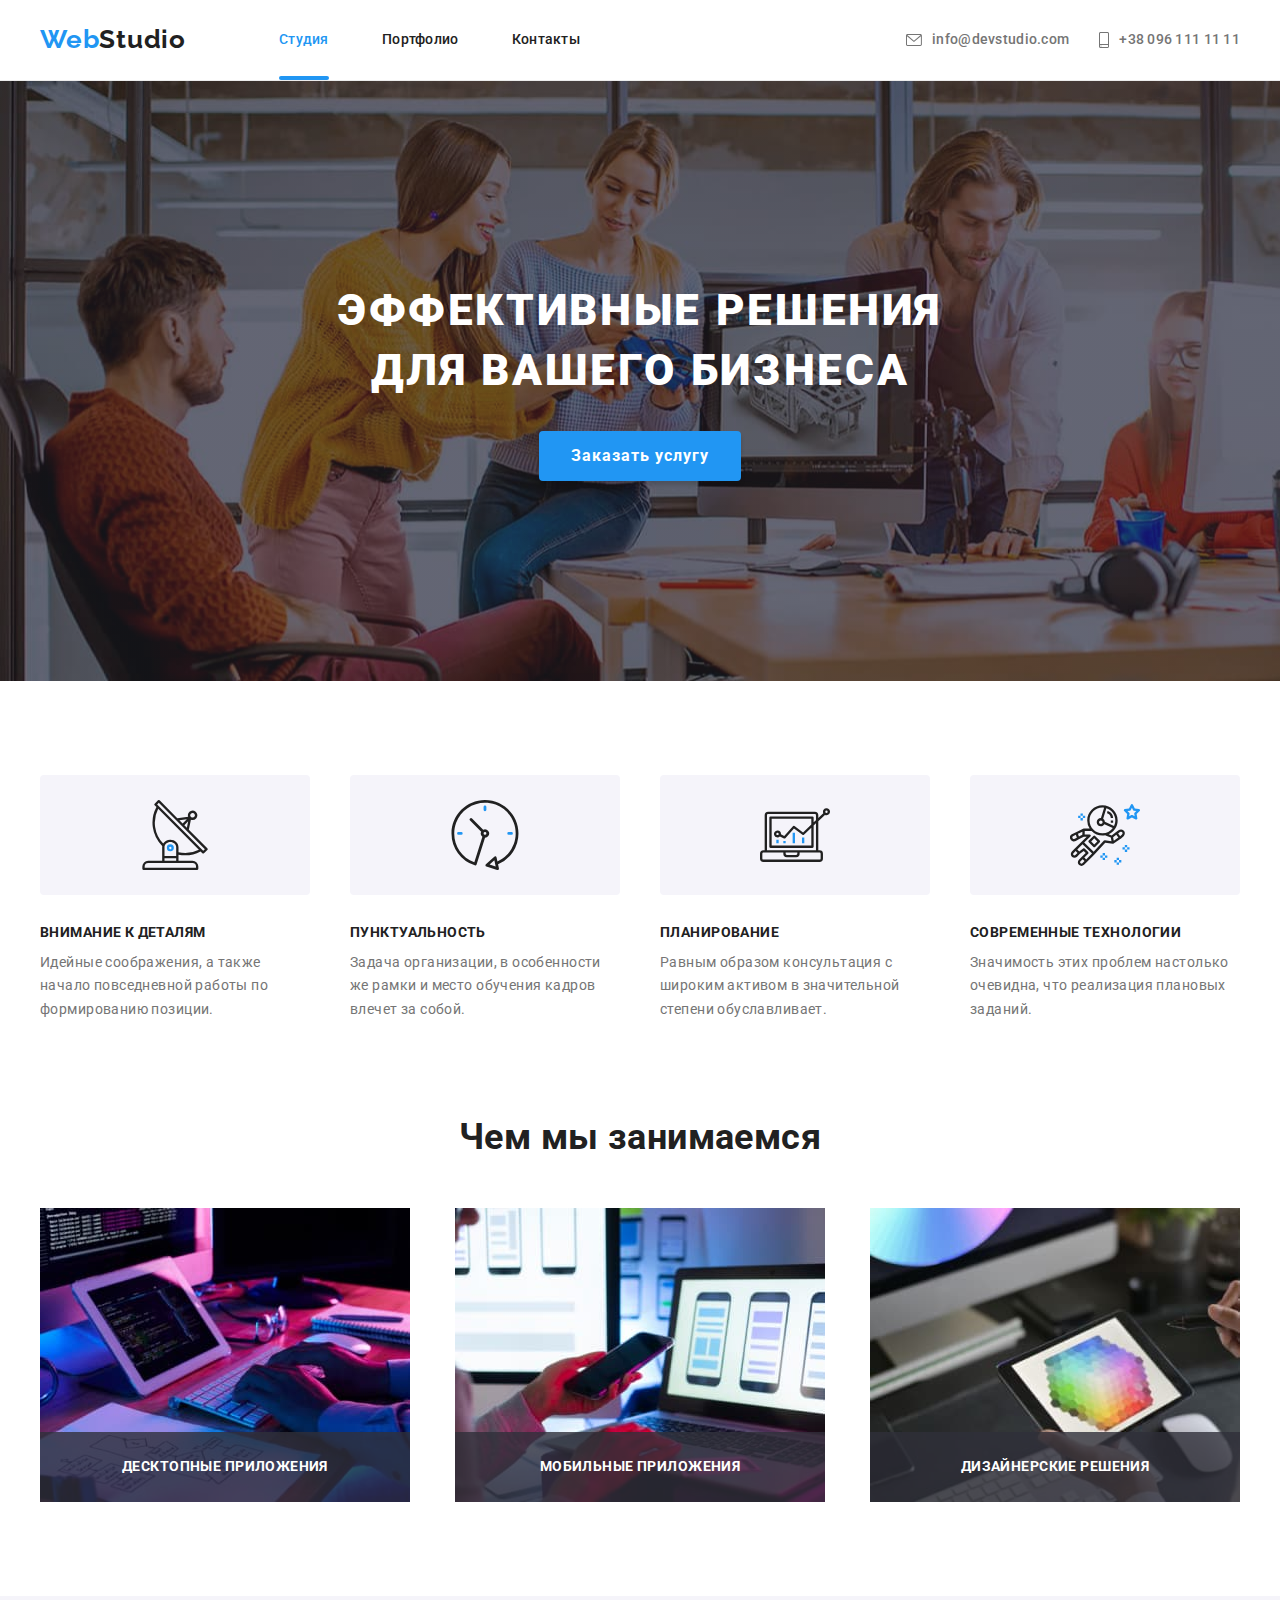
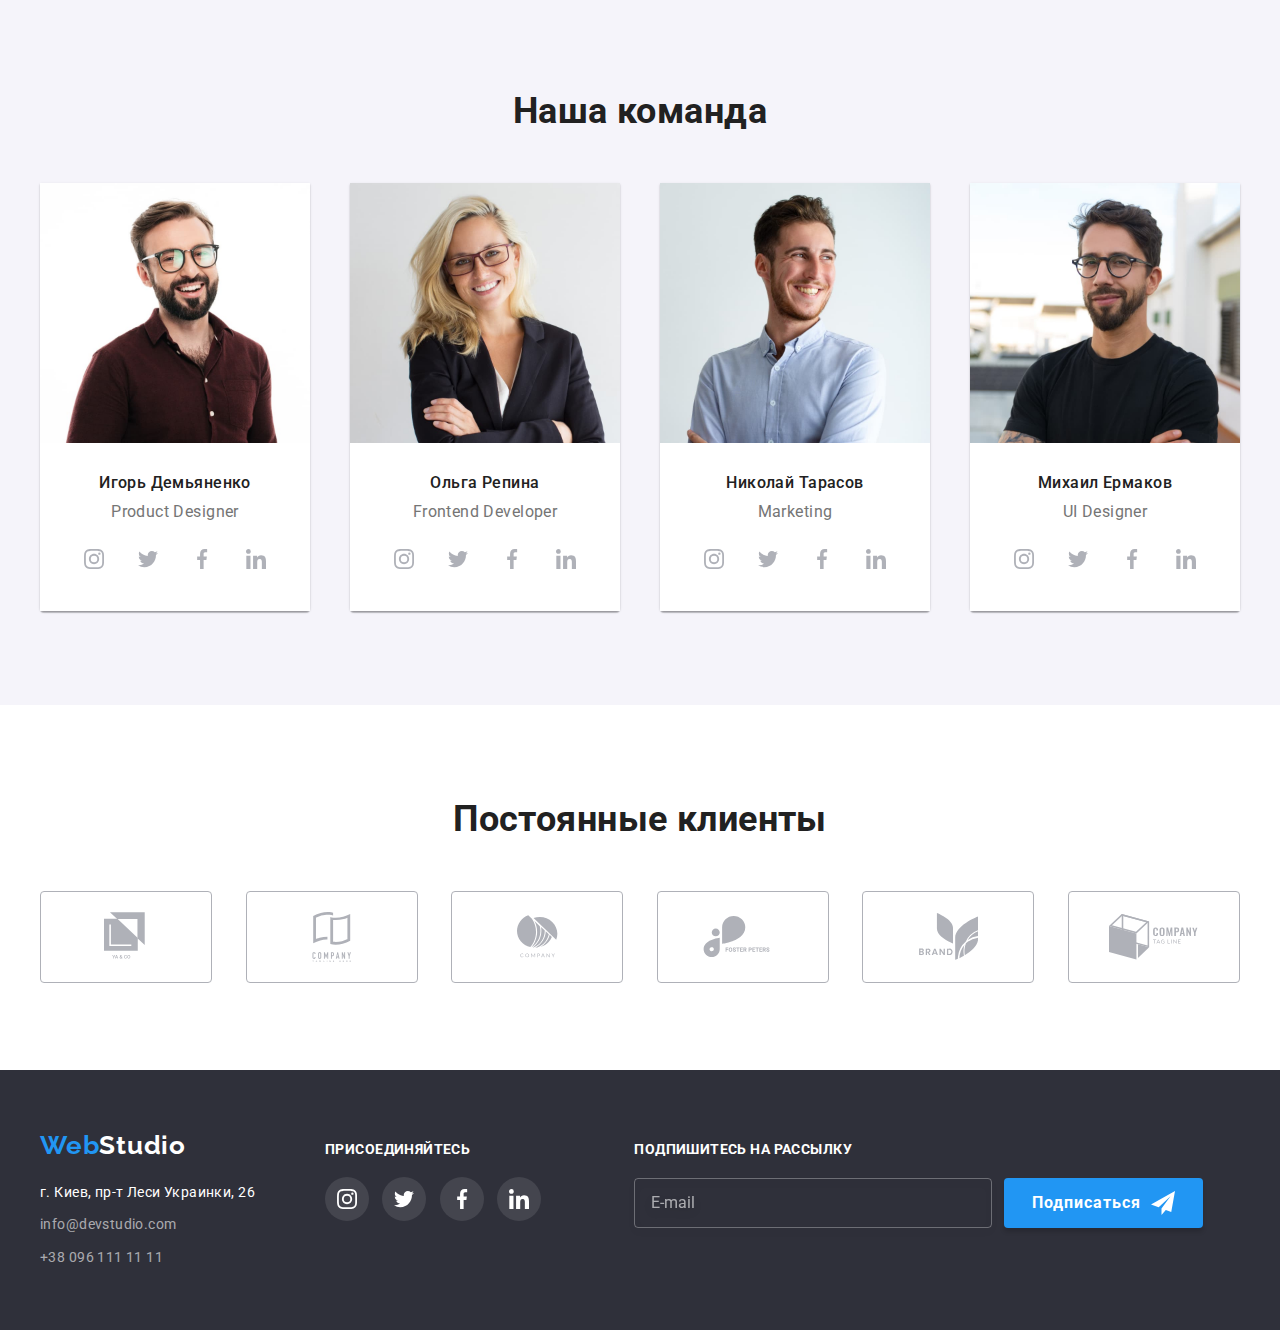
==== commit c221cae8: "add scss" ====
--- a/index.html
+++ b/index.html
@@ -9,7 +9,6 @@
   <link rel="preconnect" href="https://fonts.gstatic.com" />
   <link href="https://fonts.googleapis.com/css2?family=Raleway:wght@700&family=Roboto:wght@400;500;700;900&display=swap"
     rel="stylesheet" />
-  <!-- <link rel="stylesheet" href="./css/style.css" /> -->
   <link rel="stylesheet" href="./css/main.min.css" />
   <link rel="stylesheet" href="./portfolio.html" />
 </head>
@@ -315,7 +314,7 @@
   <footer class="section-footers">
     <div class="container footers">
       <div class="adress">
-        <a href="./index.html" class="footer-logo">
+        <a href="./index.html" class="logo footer-logo">
           Web<span class="text-logo-footer">Studio</span></a>
         <address>
           <ul class="contacts-list list">
--- a/css/main.min.css
+++ b/css/main.min.css
@@ -1,3 +1,7 @@
 /*! modern-normalize v1.0.0 | MIT License | https://github.com/sindresorhus/modern-normalize */*,*::before,*::after{box-sizing:border-box}:root{-moz-tab-size:4;tab-size:4}html{line-height:1.15;-webkit-text-size-adjust:100%}body{margin:0;padding:0}body{font-family:system-ui,-apple-system,"Segoe UI",Roboto,Helvetica,Arial,sans-serif,"Apple Color Emoji","Segoe UI Emoji"}hr{height:0;color:inherit}abbr[title]{text-decoration:underline dotted}b,strong{font-weight:bolder}code,kbd,samp,pre{font-family:ui-monospace, SFMono-Regular, Consolas, "Liberation Mono", Menlo,- monospace;font-size:1em}small{font-size:80%}sub,sup{font-size:75%;line-height:0;position:relative;vertical-align:baseline}sub{bottom:-0.25em}sup{top:-0.5em}table{text-indent:0;border-color:inherit}button,input,optgroup,select,textarea{font-family:inherit;font-size:100%;line-height:1.15;margin:0}button,select{text-transform:none}button,[type="button"],[type="reset"],[type="submit"]{-webkit-appearance:button}::-moz-focus-inner{border-style:none;padding:0}:-moz-focusring{outline:1px dotted ButtonText}:-moz-ui-invalid{box-shadow:none}legend{padding:0}progress{vertical-align:baseline}::-webkit-inner-spin-button,::-webkit-outer-spin-button{height:auto}[type="search"]{-webkit-appearance:textfield;outline-offset:-2px}::-webkit-search-decoration{-webkit-appearance:none}::-webkit-file-upload-button{-webkit-appearance:button;font:inherit}summary{display:list-item}*,*::before,*::after{box-sizing:inherit}.list{margin:0px;padding:0px}li{list-style:none;display:inline-block}a{text-decoration:none;font-style:normal}img{display:block}.full-document{color:var(--title-text-color);font-family:"Roboto", sans-serif;font-style:normal;font-size:14px;line-height:1.71;letter-spacing:0.03em;background-color:var(--primary-white-color);text-decoration:none}.container{width:1200px;padding-right:15px;padding-left:15px;margin-right:auto;margin-left:auto}.logo{color:var(--accent-button-color);font-family:"Raleway", sans-serif;font-weight:700;font-size:26px;line-height:1.19;letter-spacing:0.03em;display:block;padding-top:24px;padding-bottom:25px}.logo-text{color:var(--primary-text-color)}.footer-logo{color:var(--accent-button-color);font-family:"Raleway", sans-serif;font-weight:700;font-size:26px;line-height:1.17;letter-spacing:0.03em;display:block;margin-bottom:20px}.text-logo-footer{color:var(--white-button-color)}.page-header{width:100%;top:0;left:0;height:80px;z-index:1;font-weight:500;line-height:1.14;letter-spacing:0.02em;background-color:var(--white-button-color);border-bottom:1px solid var(--border-header-color)}.main-nav{display:flex;align-items:center}.nav-title{display:flex}.site-nav{margin-left:93px}.site-nav .current{color:var(--accent-button-color);transition:color 250ms var(--transition-timing-function)}.site-nav .item:not(:last-child){margin-right:50px}.site-nav .link{display:block;position:relative;padding-top:32px;padding-bottom:32px;color:var(--primary-text-color);transition:color 250ms var(--transition-timing-function)}.address-nav{margin-left:auto}.address-nav .link{padding-top:32px;padding-bottom:32px;display:flex;align-items:center;color:var(--title-text-color);transition:color 250ms var(--transition-timing-function)}.auth-nav{display:flex}.auth-nav .item+.item{margin-left:30px}.site-nav a:hover,.auth-nav .link:hover,.site-nav a:focus,.auth-nav .link:focus{color:var(--accent-button-color)}.site-nav .link.current::after{display:block;position:absolute;content:"";width:100%;left:0;bottom:0;border-radius:2px;border-bottom:4px solid var(--accent-button-color)}.icon-nav{margin-right:10px;fill:currentColor}.auth-nav .mailto{width:16px;height:12px}.auth-nav .tel{width:10px;height:16px}.section-hero{padding-top:200px;padding-bottom:200px;flex-direction:column;text-align:center;align-items:center}.overlay{position:relative;display:flex;margin-left:auto;margin-right:auto;max-width:1600px;background:var(--black-bgc);background-image:linear-gradient(to right, rgba(47,48,58,0.4), rgba(47,48,58,0.4)),url(../images/Hero.jpg);background-repeat:no-repeat;background-size:cover}.hero-title{color:var(--white-button-color);font-weight:900;font-size:44px;line-height:1.36;letter-spacing:0.06em;text-transform:uppercase;margin-top:0px;margin-bottom:30px}.form-input{padding-top:10px;padding-right:0px;padding-bottom:10px;padding-left:35px;width:100%;min-height:40px;border:1px solid rgba(33,33,33,0.2);box-sizing:border-box;border-radius:4px;transition:border-color 250ms var(--transition-timing-function)}.form-btn{margin-right:auto;margin-left:auto;padding:10px 32px;display:flex;align-items:center;text-align:center;font-weight:700;font-size:16px;line-height:1.87;letter-spacing:0.06em;cursor:pointer;color:var(--white-button-color);background-color:var(--accent-button-color);box-shadow:0px 4px 4px rgba(0,0,0,0.15);border-radius:4px;border:none;transition:background-color 250ms var(--transition-timing-function)}.hero .btn{padding:10px 32px;color:var(--white-button-color);background-color:var(--accent-button-color);font-weight:700;font-size:16px;line-height:1.87;box-shadow:0px 4px 4px rgba(0,0,0,0.15);border-radius:4px;border:none;letter-spacing:0.06em;cursor:pointer}.backdrop{position:fixed;top:0;left:0;width:100%;height:100%;z-index:2;background:rgba(0,0,0,0.2);transition:opacity 250ms var(--transition-timing-function)}.backdrop.is-hidden{visibility:hidden;opacity:0;pointer-events:none}.modal{position:absolute;top:50%;left:50%;transform:translate(-50%, -50%);min-width:528px;min-height:581px;padding-top:40px;padding-right:40px;padding-bottom:40px;padding-left:40px;background:var(--primary-white-color);box-shadow:0px 1px 3px rgba(0,0,0,0.12),0px 1px 1px rgba(0,0,0,0.14),0px 2px 1px rgba(0,0,0,0.2);border-radius:4px;transition:transform 250ms var(--transition-timing-function)}.btn-close{position:absolute;top:8px;right:8px;width:30px;height:30px;padding:0;display:flex;align-items:center;justify-content:center;cursor:pointer;color:#000;background-color:var(--white-button-color);border:1px solid rgba(0,0,0,0.1);border-radius:50%;outline:transparent;transition:color 250ms var(--transition-timing-function)}.icon-close{width:18px;height:18px;fill:currentColor;transition:color 250ms var(--transition-timing-function)}.btn-close:focus,.btn-close:hover{color:var(--accent-button-color)}.form{display:flex;flex-direction:column;margin:0;padding:0}.form-title{margin-top:0;margin-right:0;margin-bottom:12px;margin-left:0;display:block;text-align:center;min-width:448px;font-size:20px;line-height:1.15;font-weight:700;text-transform:uppercase;color:var(--primary-text-color)}.form-field:not(:last-child){margin-bottom:10px}.form-field{display:flex;position:relative;flex-direction:column}.form-lable{display:contents;font-size:12px;line-height:1.17px;letter-spacing:0.01em;color:var(--title-text-color)}.form-lable:not(:last-child){margin-bottom:4px}.form-btn:hover,.form-btn:focus{background-color:var(--focus-button-color);cursor:pointer}.mod-icon{display:inline-block;top:75%;left:12px;transform:translateY(-75%);position:absolute;color:var(--primary-text-color);transition:color 250ms var(--transition-timing-function)}.form-input:focus ~ .mod-icon{fill:var(--accent-button-color)}.form .form-input:focus{border-color:var(--accent-button-color);outline-style:none}.comment{margin-bottom:20px;padding-top:12px;padding-right:16px;padding-bottom:12px;padding-left:16px;display:flex;font-size:12px;line-height:1.17;letter-spacing:0.01em;color:var(--title-text-color);transition:border-color 250ms var(--transition-timing-function)}.comment:focus::placeholder{font-size:14px;line-height:1.14}textarea{resize:none}.contract{margin-left:4px;position:relative;color:var(--accent-button-color)}.contract::before{position:absolute;left:0;bottom:4px;content:"";height:1px;width:100%;background-color:currentColor}.checkbox-lable{margin-bottom:30px;display:flex;cursor:pointer;justify-content:center}.checkbox{position:absolute;width:1px;height:1px;margin:-1px;border:0;padding:0;white-space:nowrap;clip-path:inset(100%);clip:rect(0 0 0 0);overflow:hidden}.check-icon{display:flex;align-items:center}.check-icon::before{margin-right:10px;display:inline-block;content:"";width:16px;height:15px;cursor:pointer;border:2px solid var(--primary-text-color);border-radius:3px;transition:color 250ms var(--transition-timing-function),background-color 250ms var(--transition-timing-function),background-image 250ms var(--transition-timing-function)}.checkbox:checked+.check-icon::before{border-color:var(--accent-button-color);background-color:var(--accent-button-color);background-repeat:no-repeat;background-position-y:center;background-origin:border-box;background-image:url(../images/Vector-check.svg);background-size:contain}.overlay-project{position:relative;overflow:hidden;box-sizing:border-box}.overlay-text{position:absolute;padding-top:63px;padding-right:24px;padding-bottom:63px;padding-left:24px;margin:0;width:100%;height:100%;top:0;left:0;font-size:18px;line-height:1.5;font-weight:400;overflow:hidden;transform:translateY(100%);color:var(--accent-button-color);color:var(--primary-white-color);background-color:rgba(33,150,243,0.9);transition:transform 250ms var(--transition-timing-function)}.project-list .item:hover .overlay-text,.project-list .item:focus .overlay-text{transform:translateY(0%)}.section-feature{padding-top:94px;padding-bottom:94px}.feature-list{display:flex;justify-content:space-between}.feature-list .item:not(:last-child){margin-right:30px}.feature-title{color:var(--primary-text-color);font-size:14px;line-height:1.14;text-transform:uppercase;margin:0 auto;margin-bottom:10px}.text-feature{font-weight:400;margin:0 auto}.feature-list .item{width:270px}.icon-style{width:270px;height:120px;margin-bottom:30px;display:flex;background:var(--secondary-white-color);border-radius:4px;justify-content:center;align-items:center}.icon-feature{width:70px;height:70px}.section-sample{flex-direction:column;padding-bottom:94px}.sample-title{color:var(--primary-text-color);font-size:36px;line-height:1.17;text-align:center;margin-top:0px;margin-bottom:50px}.sample-list{display:flex;justify-content:space-between}.sample-list .item:not(:last-child){margin-right:30px}.sample-list .item{display:flex;justify-content:center;align-items:flex-end;position:relative}.signature{position:absolute;padding-top:27px;padding-bottom:27px;margin:0;width:100%;font-weight:700;line-height:1.14;text-align:center;text-transform:uppercase;background:rgba(47,48,58,0.8);color:var(--primary-white-color)}.section-workers{padding-top:94px;padding-bottom:94px;flex-direction:column;background-color:var(--secondary-white-color)}.workers-title{color:var(--primary-text-color);font-size:36px;line-height:1.17;text-align:center;margin-top:0px;margin-bottom:50px}.workers-list{display:flex;justify-content:space-between}.workers-list .item{width:270px;text-align:center;box-shadow:0px 1px 3px rgba(0,0,0,0.12),0px 1px 1px rgba(0,0,0,0.14),0px 2px 1px rgba(0,0,0,0.2);border-radius:0px 0px 4px 4px}.workers-list .item:not(:last-child){margin-right:30px}.name-workers{color:var(--primary-text-color);font-weight:500;font-size:16px;line-height:1.19;text-align:center;margin-top:0px;margin-bottom:10px}.workers p{font-size:16px;line-height:1.19;font-weight:400;text-align:center;margin-top:0;margin-bottom:16px}.description-worker{padding-top:30px;padding-right:10px;padding-bottom:30px;padding-left:10px;background-color:var(--primary-white-color)}.description-worker .soc-list{display:flex;justify-content:center}.soc-icon{width:44px;height:44px;display:flex;justify-content:center;align-items:center;background:rgba(255,255,255,0.1);border-radius:50%;cursor:pointer;text-decoration:none;color:var(--icon-color);transition:color 250ms var(--transition-timing-function),background-color 250ms var(--transition-timing-function)}.icon{width:20px;height:20px;fill:currentColor}.soc-icon:hover,.soc-icon:focus{color:var(--white-button-color);background-color:var(--accent-button-color)}.section-clients{padding-top:94px;padding-bottom:87px}.clients-title{margin-top:0;margin-bottom:50px;display:flex;color:var(--primary-text-color);font-size:36px;line-height:1.17px;min-height:42px;justify-content:center;align-items:center}.clients-list{display:flex;justify-content:space-between}.clients-item:not(:last-child){margin-right:30px}.clients-link{width:170px;height:90px;display:flex;justify-content:center;align-items:center;border:1px solid var(--icon-color);border-radius:4px;color:var(--icon-color);cursor:pointer;transition:color 250ms var(--transition-timing-function),border-color 250ms var(--transition-timing-function)}.clients-icon{fill:currentColor}.clients-icon:hover,.clients-icon:focus,.clients-link:hover,.clients-link:focus{color:var(--accent-button-color);border-color:var(--accent-button-color)}.section-footers{background-color:var(--black-bgc);flex-direction:column;padding-top:60px;padding-bottom:60px}.footers{display:flex;align-items:baseline}.contacts-list{display:flex;flex-direction:column}.contacts-list .item{font-weight:400;font-style:normal}.contacts-list .maps{color:var(--white-button-color)}.contacts-list a{color:var(--contacts-list-color)}.contacts-list .item:not(:last-child){margin-bottom:9px}.sign{margin-top:0;margin-right:0;margin-left:70px;margin-bottom:0}.sign-title{margin-top:0;margin-bottom:20px;display:flex;align-items:center;font-size:14px;line-height:1.14px;text-transform:uppercase;color:var(--primary-white-color);min-height:16px}.sign .icon{fill:var(--primary-white-color)}.soc-list li:not(:last-child){margin-right:10px}.subscribe{margin-top:0;margin-right:0;margin-bottom:0;margin-left:93px}.subscribe-title{margin-top:0;margin-right:0;margin-bottom:20px;margin-left:0;display:block;font-weight:700;line-height:1.14;text-transform:uppercase;color:var(--primary-white-color)}.form-footer{display:flex}.footer-input::placeholder{font-family:Roboto;font-style:normal;font-weight:normal;font-size:16px;line-height:1.25;display:flex;align-items:center;color:rgba(255,255,255,0.6)}.footer-input{margin-right:12px;padding-top:15px;padding-right:16px;padding-bottom:15px;padding-left:16px;min-width:358px;min-height:50px;color:var(--contacts-list-color);border:1px solid rgba(255,255,255,0.3);box-sizing:border-box;filter:drop-shadow(0px 4px 4px rgba(0,0,0,0.15));border-radius:4px;background-color:transparent}.subscribe .btn{padding-top:10px;padding-right:28px;padding-bottom:10px;padding-left:28px;max-width:200px;display:flex;color:var(--white-button-color);background-color:var(--accent-button-color);font-weight:700;font-size:16px;line-height:1.87;justify-content:center;align-items:center;text-align:center;letter-spacing:0.06em;box-shadow:0px 4px 4px rgba(0,0,0,0.15);border-radius:4px;border:none;cursor:pointer}.subscribe .send{margin-left:10px}.section-filters{padding-top:94px;padding-bottom:94px}.filters-list{text-align:center;margin-bottom:34px}.filters-list .item:not(:last-child){margin-right:8px}.button-filter{padding-top:6px;padding-right:22px;padding-bottom:6px;padding-left:22px;font-family:"Roboto", sans-serif;font-size:16px;line-height:1.63;font-weight:500;letter-spacing:0.03em;background-color:var(--secondary-white-color);color:var(--primary-text-color);border-color:transparent;border:none;border-radius:4px;text-align:center;cursor:pointer;transition:background-color 250ms var(--transition-timing-function),color 250ms var(--transition-timing-function),box-shadow 250ms var(--transition-timing-function),border-radius 250ms var(--transition-timing-function)}.button-filter:hover,.button-filter:focus{background-color:var(--accent-button-color);color:var(--white-button-color);box-shadow:0px 3px 1px rgba(0,0,0,0.1),0px 1px 2px rgba(0,0,0,0.08),0px 2px 2px rgba(0,0,0,0.12);border-radius:4px}.project-list{display:flex;flex-wrap:wrap;justify-content:space-between}.project-list .item{margin-right:30px;margin-bottom:30px;width:370px;min-height:404px;background-color:var(--white-button-color)}.project-list .item:nth-child(3n){margin-right:0px}.project-list .item:nth-last-child(-n+3){margin-bottom:0px}.project-title{padding-top:20px;padding-left:24px;padding-right:24px;padding-bottom:20px;border-left:1px solid var(--solid-border-color);border-right:1px solid var(--solid-border-color);border-bottom:1px solid var(--solid-border-color)}.project-link{display:block;transition:box-shadow 250ms var(--transition-timing-function)}.project-link:hover,.project-link:focus{box-shadow:0px 1px 1px rgba(0,0,0,0.12),0px 4px 4px rgba(0,0,0,0.06),1px 4px 6px rgba(0,0,0,0.16)}.project-name{color:var(--primary-text-color);font-size:18px;line-height:2;letter-spacing:0.06em;margin-top:0px;margin-bottom:4px}.project-list .circle{color:var(--title-text-color);font-size:16px;line-height:1.88;font-weight:400;margin:0px auto}
+ monospace;font-size:1em}small{font-size:80%}sub,sup{font-size:75%;line-height:0;position:relative;vertical-align:baseline}sub{bottom:-0.25em}sup{top:-0.5em}table{text-indent:0;border-color:inherit}button,input,optgroup,select,textarea{font-family:inherit;font-size:100%;line-height:1.15;margin:0}button,select{text-transform:none}button,[type="button"],[type="reset"],[type="submit"]{-webkit-appearance:button}::-moz-focus-inner{border-style:none;padding:0}:-moz-focusring{outline:1px dotted ButtonText}:-moz-ui-invalid{box-shadow:none}legend{padding:0}progress{vertical-align:baseline}::-webkit-inner-spin-button,::-webkit-outer-spin-button{height:auto}[type="search"]{-webkit-appearance:textfield;outline-offset:-2px}::-webkit-search-decoration{-webkit-appearance:none}::-webkit-file-upload-button{-webkit-appearance:button;font:inherit}summary{display:list-item}*,*::before,*::after{box-sizing:inherit}.list{margin:0px;padding:0px}li{list-style:none;display:inline-block}a{text-decoration:none;font-style:normal}img{display:block;max-width:100%;height:auto}.full-document{color:#757575;font-family:"Roboto", sans-serif;font-style:normal;font-size:14px;line-height:1.71;letter-spacing:0.03em;background-color:#fff;text-decoration:none}.container{width:1200px;padding-right:15px;padding-left:15px;margin-right:auto;margin-left:auto}.feature-list,.sample-list,.workers-list,.clients-list,.sign-title{display:flex;justify-content:space-between;align-items:center}.site-nav .link,.address-nav .link{padding-top:32px;padding-bottom:32px}.logo{display:block;padding-top:24px;padding-bottom:25px;font-family:"Raleway", sans-serif;font-weight:700;font-size:26px;line-height:1.19;letter-spacing:0.03em;color:#2196f3}.logo-text{color:#212121}.footer-logo{padding:0;margin-bottom:20px}.text-logo-footer{color:#fff}.page-header{width:100%;top:0;left:0;height:80px;z-index:1;font-weight:500;line-height:1.14;letter-spacing:0.02em;background-color:#fff;border-bottom:1px solid #ececec}.main-nav{display:flex;justify-content:center;align-items:center}.nav-title{display:flex}.site-nav{margin-left:93px}.site-nav .item:not(:last-child){margin-right:50px}.site-nav .link{display:block;position:relative;color:#212121;transition:color 250ms cubic-bezier(0.4, 0, 0.2, 1)}.site-nav .link.current{color:#2196f3;transition:color 250ms cubic-bezier(0.4, 0, 0.2, 1)}.site-nav .link:hover,.site-nav .link:focus{color:#2196f3}.site-nav .link.current::after{display:block;position:absolute;content:"";width:100%;left:0;bottom:0;border-radius:2px;border-bottom:4px solid #2196f3}.address-nav{margin-left:auto}.address-nav .link{display:flex;justify-content:center;align-items:center;color:#757575;transition:color 250ms cubic-bezier(0.4, 0, 0.2, 1)}.address-nav .link:hover,.address-nav .link:focus{color:#2196f3}.auth-nav{display:flex;justify-content:center;align-items:center}.auth-nav .item+.item{margin-left:30px}.icon-nav{margin-right:10px;fill:currentColor}.auth-nav .mailto{width:16px;height:12px}.auth-nav .tel{width:10px;height:16px}.section-hero{padding-top:200px;padding-bottom:200px;flex-direction:column;text-align:center;align-items:center}.overlay{position:relative;display:flex;margin-left:auto;margin-right:auto;max-width:1600px;background:#2f303a;background-image:linear-gradient(to right, rgba(47,48,58,0.4), rgba(47,48,58,0.4)),url(../images/Hero.jpg);background-repeat:no-repeat;background-size:cover}.hero-title{color:#fff;font-weight:900;font-size:44px;line-height:1.36;letter-spacing:0.06em;text-transform:uppercase;margin-top:0px;margin-bottom:30px}.hero .btn{padding:10px 32px;color:#fff;background-color:#2196f3;font-weight:700;font-size:16px;line-height:1.87;box-shadow:0px 4px 4px rgba(0,0,0,0.15);border-radius:4px;border:none;letter-spacing:0.06em;cursor:pointer}.form-input{padding-top:10px;padding-right:0px;padding-bottom:10px;padding-left:35px;width:100%;min-height:40px;border:1px solid rgba(33,33,33,0.2);box-sizing:border-box;border-radius:4px;transition:border-color 250ms cubic-bezier(0.4, 0, 0.2, 1)}.form-btn{margin-right:auto;margin-left:auto;padding:10px 32px;display:flex;align-items:center;text-align:center;font-weight:700;font-size:16px;line-height:1.87;letter-spacing:0.06em;cursor:pointer;color:#fff;background-color:#2196f3;box-shadow:0px 4px 4px rgba(0,0,0,0.15);border-radius:4px;border:none;transition:background-color 250ms cubic-bezier(0.4, 0, 0.2, 1)}.form-btn:hover,.form-btn:focus{background-color:#188ce8;cursor:pointer}.backdrop{position:fixed;top:0;left:0;width:100%;height:100%;z-index:2;background:rgba(0,0,0,0.2);transition:opacity 250ms cubic-bezier(0.4, 0, 0.2, 1)}.backdrop.is-hidden{visibility:hidden;opacity:0;pointer-events:none}.modal{position:absolute;top:50%;left:50%;transform:translate(-50%, -50%);min-width:528px;min-height:581px;padding-top:40px;padding-right:40px;padding-bottom:40px;padding-left:40px;background:#fff;box-shadow:0px 1px 3px rgba(0,0,0,0.12),0px 1px 1px rgba(0,0,0,0.14),0px 2px 1px rgba(0,0,0,0.2);border-radius:4px;transition:transform 250ms cubic-bezier(0.4, 0, 0.2, 1)}.btn-close{position:absolute;top:8px;right:8px;width:30px;height:30px;padding:0;display:flex;justify-content:center;align-items:center;cursor:pointer;color:#000;background-color:#fff;border:1px solid rgba(0,0,0,0.1);border-radius:50%;outline:transparent;transition:color 250ms cubic-bezier(0.4, 0, 0.2, 1)}.btn-close:focus,.btn-close:hover{color:#2196f3}.icon-close{width:18px;height:18px;fill:currentColor;transition:color 250ms cubic-bezier(0.4, 0, 0.2, 1)}.form{display:flex;flex-direction:column;margin:0;padding:0}.form-title{margin-top:0;margin-right:0;margin-bottom:12px;margin-left:0;display:block;text-align:center;min-width:448px;font-size:20px;line-height:1.15;font-weight:700;text-transform:uppercase;color:#212121}.form-field:not(:last-child){margin-bottom:10px}.form-field{display:flex;position:relative;flex-direction:column}.form-lable{display:contents;font-size:12px;line-height:1.17px;letter-spacing:0.01em;color:#757575}.form-lable:not(:last-child){margin-bottom:4px}.mod-icon{display:inline-block;top:75%;left:12px;transform:translateY(-75%);position:absolute;color:#212121;transition:color 250ms cubic-bezier(0.4, 0, 0.2, 1)}.form-input:focus ~ .mod-icon{fill:#2196f3}.form .form-input:focus{border-color:#2196f3;outline-style:none}.comment{margin-bottom:20px;padding-top:12px;padding-right:16px;padding-bottom:12px;padding-left:16px;display:flex;font-size:12px;line-height:1.17;letter-spacing:0.01em;color:#757575;transition:border-color 250ms cubic-bezier(0.4, 0, 0.2, 1)}.comment:focus::placeholder{font-size:14px;line-height:1.14}textarea{resize:none}.contract{margin-left:4px;position:relative;color:#2196f3}.contract::before{position:absolute;left:0;bottom:4px;content:"";height:1px;width:100%;background-color:currentColor}.checkbox-lable{margin-bottom:30px;display:flex;cursor:pointer;justify-content:center}.checkbox{position:absolute;width:1px;height:1px;margin:-1px;border:0;padding:0;white-space:nowrap;clip-path:inset(100%);clip:rect(0 0 0 0);overflow:hidden}.check-icon{display:flex;align-items:center}.check-icon::before{margin-right:10px;display:inline-block;content:"";width:16px;height:15px;cursor:pointer;border:2px solid #212121;border-radius:3px;transition:color 250ms cubic-bezier(0.4, 0, 0.2, 1),background-color 250ms cubic-bezier(0.4, 0, 0.2, 1),background-image 250ms cubic-bezier(0.4, 0, 0.2, 1)}.checkbox:checked+.check-icon::before{border-color:#2196f3;background-color:#2196f3;background-repeat:no-repeat;background-position-y:center;background-origin:border-box;background-image:url(../images/Vector-check.svg);background-size:contain}.section-feature{padding-top:94px;padding-bottom:94px}.feature-list .item:not(:last-child){margin-right:30px}.feature-title{margin:0 auto;margin-bottom:10px;font-size:14px;line-height:1.14;text-transform:uppercase;color:#212121}.text-feature{font-weight:400;margin:0 auto}.feature-list .item{width:270px}.icon-style{width:270px;height:120px;margin-bottom:30px;background:#f5f4fa;border-radius:4px;display:flex;justify-content:center;align-items:center}.icon-feature{width:70px;height:70px}.section-sample{flex-direction:column;padding-bottom:94px}.sample-title{color:#212121;font-size:36px;line-height:1.17;text-align:center;margin-top:0px;margin-bottom:50px}.sample-list .item:not(:last-child){margin-right:30px}.sample-list .item{display:flex;justify-content:center;align-items:center;align-items:flex-end;position:relative}.signature{position:absolute;padding-top:27px;padding-bottom:27px;margin:0;width:100%;font-weight:700;line-height:1.14;text-align:center;text-transform:uppercase;background:rgba(47,48,58,0.8);color:#fff}.section-workers{padding-top:94px;padding-bottom:94px;flex-direction:column;background-color:#f5f4fa}.workers-title{color:#212121;font-size:36px;line-height:1.17;text-align:center;margin-top:0px;margin-bottom:50px}.workers-list .item{width:270px;text-align:center;box-shadow:0px 1px 3px rgba(0,0,0,0.12),0px 1px 1px rgba(0,0,0,0.14),0px 2px 1px rgba(0,0,0,0.2);border-radius:0px 0px 4px 4px}.workers-list .item:not(:last-child){margin-right:30px}.name-workers{color:#212121;font-weight:500;font-size:16px;line-height:1.19;text-align:center;margin-top:0px;margin-bottom:10px}.workers p{font-size:16px;line-height:1.19;font-weight:400;text-align:center;margin-top:0;margin-bottom:16px}.description-worker{padding-top:30px;padding-right:10px;padding-bottom:30px;padding-left:10px;background-color:#fff}.description-worker .soc-list{display:flex;justify-content:center;align-items:center}.soc-icon{width:44px;height:44px;display:flex;justify-content:center;align-items:center;background:rgba(255,255,255,0.1);border-radius:50%;cursor:pointer;text-decoration:none;color:#afb1b8;transition:color 250ms transition-timing-function,+ background-color 250ms transition-timing-function}.soc-icon:hover,.soc-icon:focus{color:#fff;background-color:#2196f3}.icon{width:20px;height:20px;fill:currentColor}.section-clients{padding-top:94px;padding-bottom:87px}.clients-title{margin-top:0;margin-bottom:50px;color:#212121;font-size:36px;line-height:1.17px;min-height:42px;display:flex;justify-content:center;align-items:center}.clients-item:not(:last-child){margin-right:30px}.clients-link{width:170px;height:90px;display:flex;justify-content:center;align-items:center;border:1px solid #afb1b8;border-radius:4px;color:#afb1b8;cursor:pointer;transition:color 250ms cubic-bezier(0.4, 0, 0.2, 1),border-color 250ms cubic-bezier(0.4, 0, 0.2, 1)}.clients-link:hover,.clients-link:focus{color:#2196f3;border-color:#2196f3}.clients-icon{fill:currentColor}.clients-icon:hover,.clients-icon:focus{color:#2196f3;border-color:#2196f3}.section-footers{background-color:#2f303a;flex-direction:column;padding-top:60px;padding-bottom:60px}.footers{display:flex;align-items:baseline}.contacts-list{display:flex;flex-direction:column}.contacts-list .item{font-weight:400;font-style:normal}.contacts-list .maps{color:#fff}.contacts-list a{color:rgba(255,255,255,0.6)}.contacts-list .item:not(:last-child){margin-bottom:9px}.sign{margin-top:0;margin-right:0;margin-left:70px;margin-bottom:0}.sign-title{margin-top:0;margin-bottom:20px;font-size:14px;line-height:1.14px;text-transform:uppercase;color:#fff;min-height:16px}.sign .icon{fill:#fff}.soc-list li:not(:last-child){margin-right:10px}.subscribe{margin-top:0;margin-right:0;margin-bottom:0;margin-left:93px}.subscribe-title{margin-top:0;margin-right:0;margin-bottom:20px;margin-left:0;display:block;font-weight:700;line-height:1.14;text-transform:uppercase;color:#fff}.form-footer{display:flex}.footer-input::placeholder{font-family:Roboto;font-style:normal;font-weight:normal;font-size:16px;line-height:1.25;display:flex;align-items:center;color:rgba(255,255,255,0.6)}.footer-input{margin-right:12px;padding-top:15px;padding-right:16px;padding-bottom:15px;padding-left:16px;min-width:358px;min-height:50px;color:rgba(255,255,255,0.6);border:1px solid rgba(255,255,255,0.3);box-sizing:border-box;filter:drop-shadow(0px 4px 4px rgba(0,0,0,0.15));border-radius:4px;background-color:transparent}.subscribe .btn{padding-top:10px;padding-right:28px;padding-bottom:10px;padding-left:28px;max-width:200px;display:flex;justify-content:center;align-items:center;color:#fff;background-color:#2196f3;font-weight:700;font-size:16px;line-height:1.87;text-align:center;letter-spacing:0.06em;box-shadow:0px 4px 4px rgba(0,0,0,0.15);border-radius:4px;border:none;cursor:pointer}.subscribe .send{margin-left:10px}.section-filters{padding-top:94px;padding-bottom:94px}.filters-list{text-align:center;margin-bottom:34px}.filters-list .item:not(:last-child){margin-right:8px}.button-filter{padding-top:6px;padding-right:22px;padding-bottom:6px;padding-left:22px;font-family:"Roboto", sans-serif;font-size:16px;line-height:1.63;font-weight:500;letter-spacing:0.03em;background-color:#f5f4fa;color:#212121;border-color:transparent;border:none;border-radius:4px;text-align:center;cursor:pointer;transition:background-color 250ms transition-timing-function,+ color 250ms transition-timing-function,+ box-shadow 250ms transition-timing-function,+ border-radius 250ms transition-timing-function}.button-filter:hover,.button-filter:focus{background-color:#2196f3;color:#fff;box-shadow:0px 3px 1px rgba(0,0,0,0.1),0px 1px 2px rgba(0,0,0,0.08),0px 2px 2px rgba(0,0,0,0.12);border-radius:4px}.project-list{display:flex;flex-wrap:wrap;justify-content:space-between}.project-list .item{margin-right:30px;margin-bottom:30px;width:370px;min-height:404px;background-color:#fff}.project-list .item:nth-child(3n){margin-right:0px}.project-list .item:nth-last-child(-n+3){margin-bottom:0px}.project-title{padding-top:20px;padding-left:24px;padding-right:24px;padding-bottom:20px;border-left:1px solid #eee;border-right:1px solid #eee;border-bottom:1px solid #eee}.project-link{display:block;transition:box-shadow 250ms cubic-bezier(0.4, 0, 0.2, 1)}.project-link:hover,.project-link:focus{box-shadow:0px 1px 1px rgba(0,0,0,0.12),0px 4px 4px rgba(0,0,0,0.06),1px 4px 6px rgba(0,0,0,0.16)}.project-name{color:#212121;font-size:18px;line-height:2;letter-spacing:0.06em;margin-top:0px;margin-bottom:4px}.project-list .circle{color:#757575;font-size:16px;line-height:1.88;font-weight:400;margin:0px auto}.overlay-project{position:relative;overflow:hidden}.overlay-text{position:absolute;padding-top:63px;padding-right:24px;padding-bottom:63px;padding-left:24px;margin:0;width:100%;height:100%;top:0;left:0;font-size:18px;line-height:1.5;font-weight:400;overflow:hidden;transform:translateY(100%);color:#2196f3;color:#fff;background-color:rgba(33,150,243,0.9);transition:transform 250ms cubic-bezier(0.4, 0, 0.2, 1)}.project-list .item:hover .overlay-text,.project-list .item:focus .overlay-text{transform:translateY(0%)}
 /*# sourceMappingURL=main.min.css.map */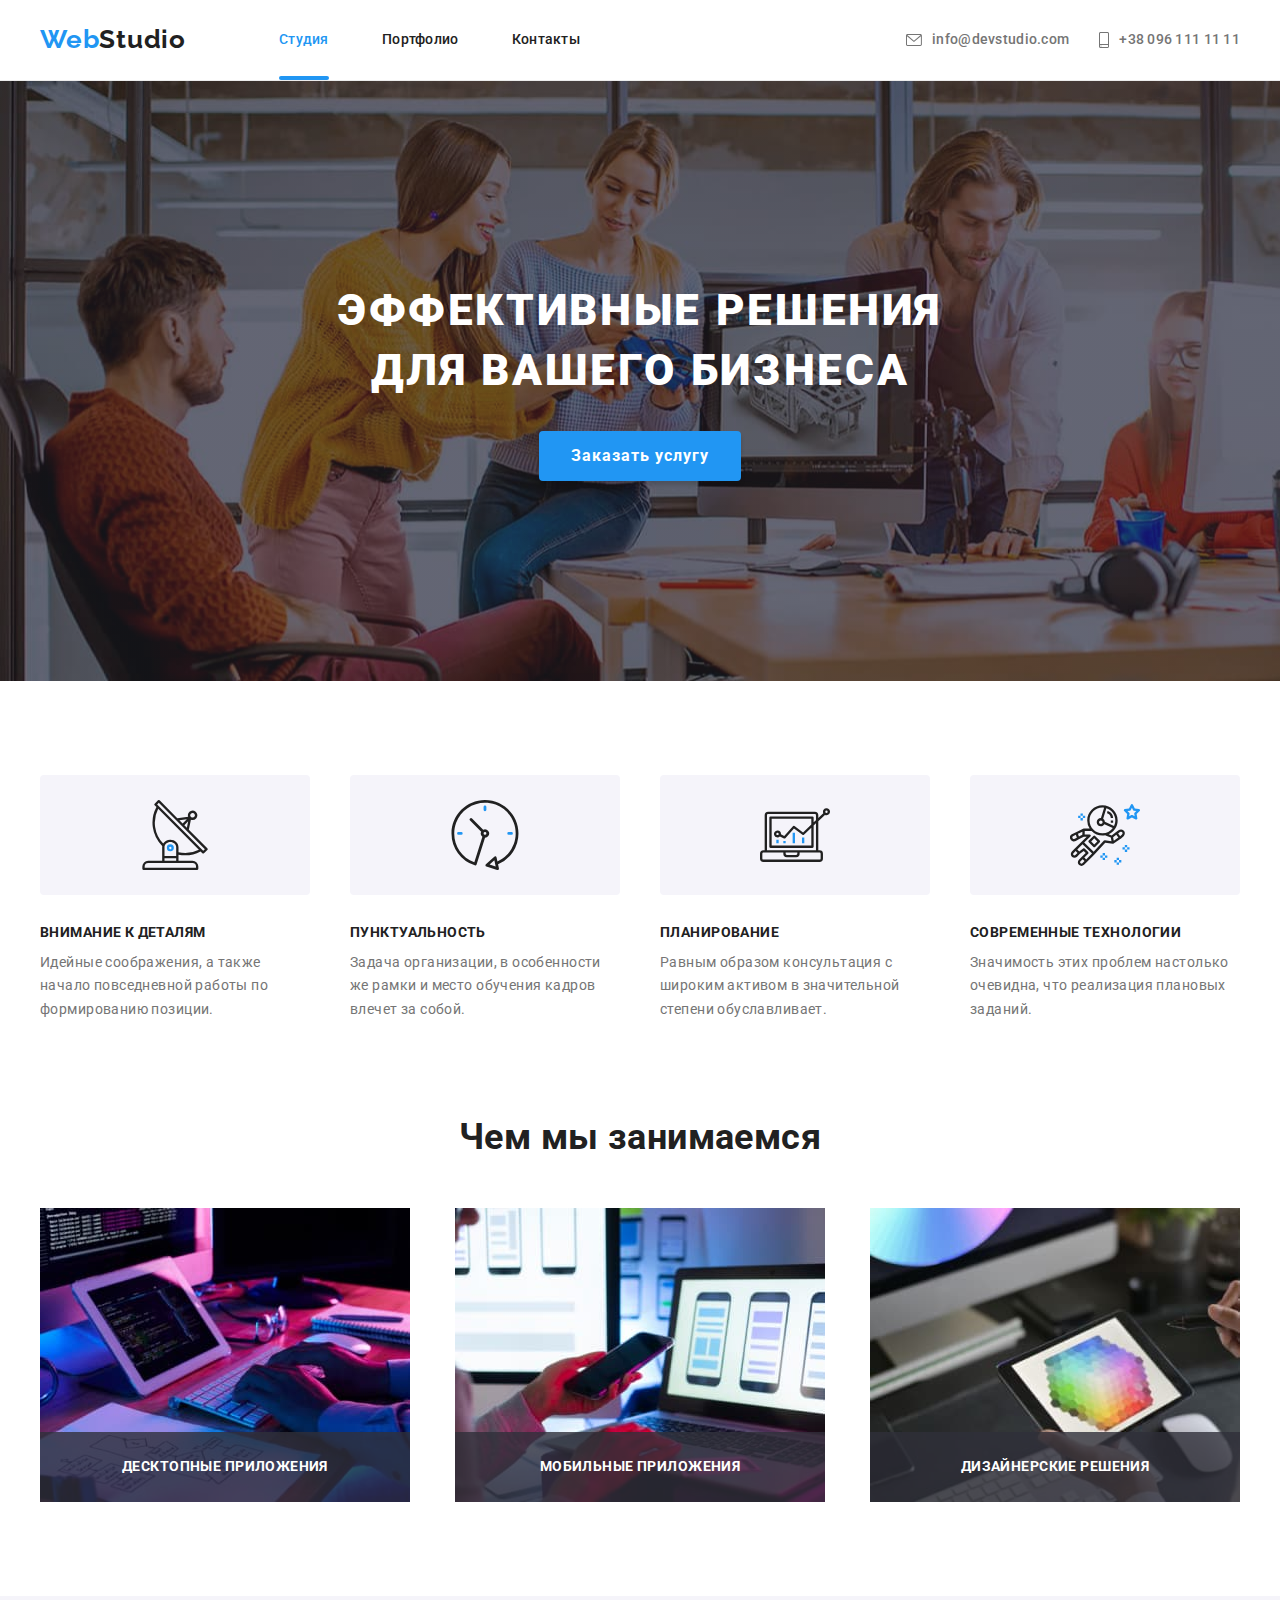
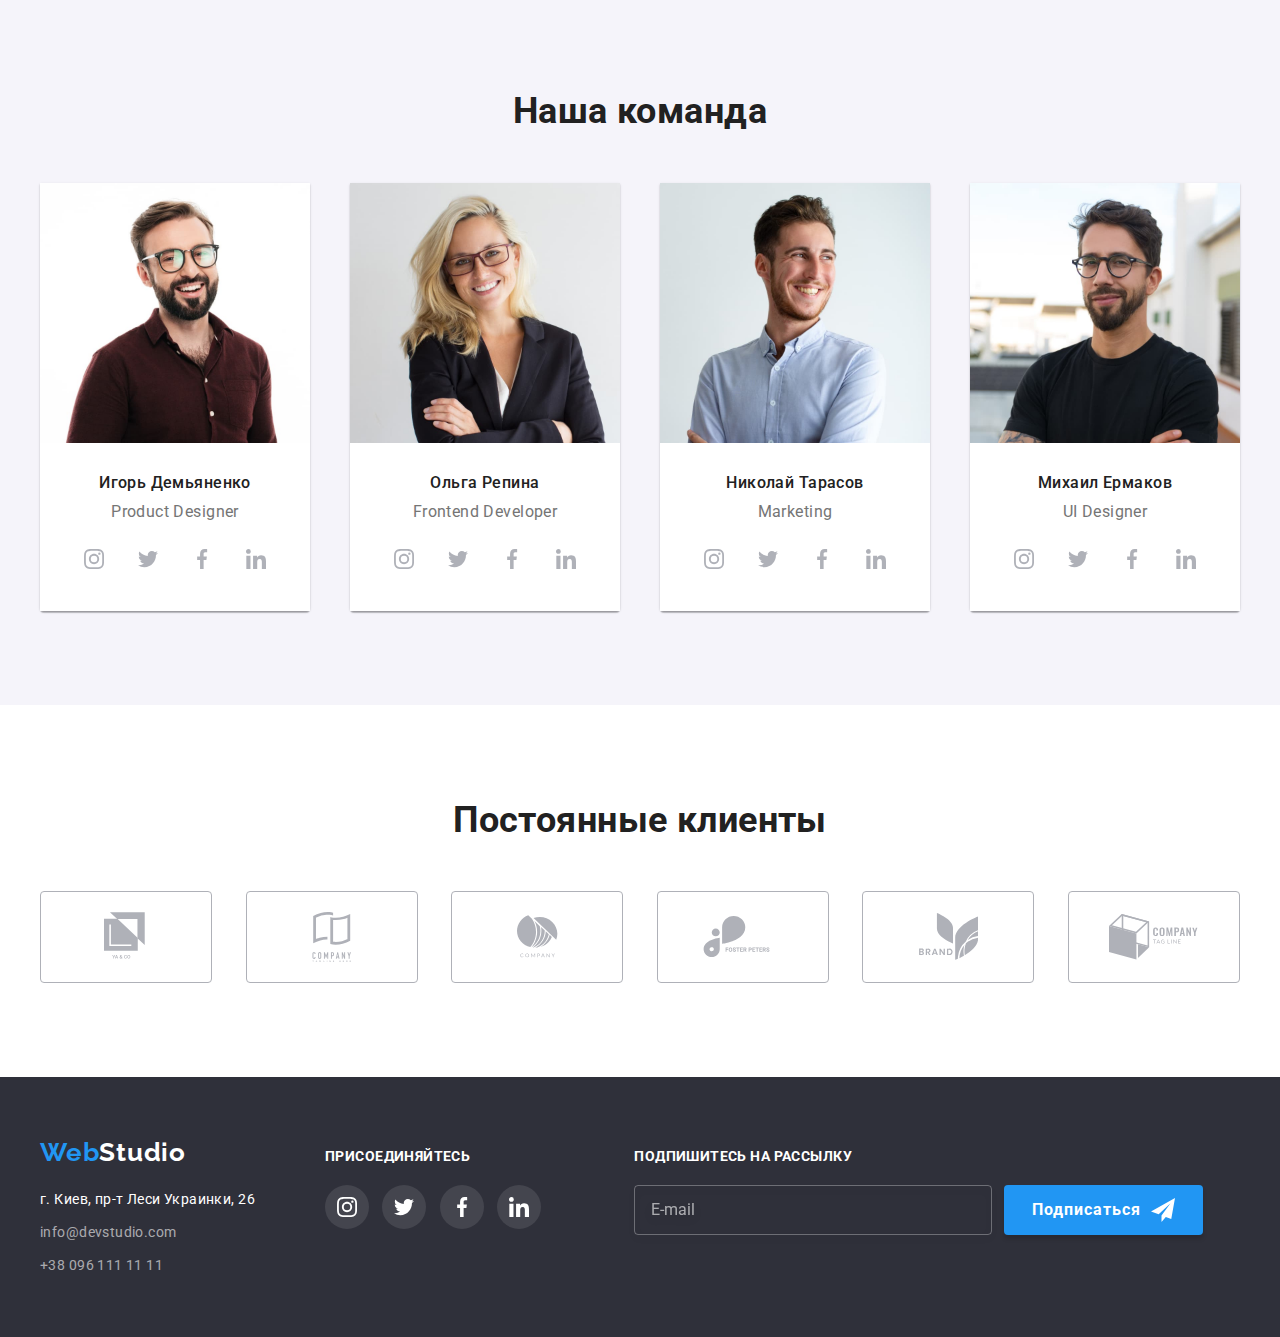
==== commit 4ece079c: "dz7-zdacha" ====
--- a/index.html
+++ b/index.html
@@ -60,7 +60,7 @@
           Эффективные решения<br />
           для вашего бизнеса
         </h1>
-        <button type="button" class="btn" data-modal-open>
+        <button type="button" class="btn hero-btn" data-modal-open>
           Заказать услугу
         </button>
       </div>
@@ -413,7 +413,7 @@
           <span class="check-icon"></span>Соглашаюсь с рассылкой и принимаю<a href="#" class="contract">Условия
             договора</a>
         </label>
-        <button class="form-btn" type="submit">Отправить</button>
+        <button class="btn form-btn" type="submit">Отправить</button>
         <button class="btn-close" data-modal-close>
           <svg class="icon-close">
             <use href="./images/sprite.svg#close"></use>
--- a/css/main.min.css
+++ b/css/main.min.css
@@ -1,7 +1,7 @@
-/*! modern-normalize v1.0.0 | MIT License | https://github.com/sindresorhus/modern-normalize */*,*::before,*::after{box-sizing:border-box}:root{-moz-tab-size:4;tab-size:4}html{line-height:1.15;-webkit-text-size-adjust:100%}body{margin:0;padding:0}body{font-family:system-ui,-apple-system,"Segoe UI",Roboto,Helvetica,Arial,sans-serif,"Apple Color Emoji","Segoe UI Emoji"}hr{height:0;color:inherit}abbr[title]{text-decoration:underline dotted}b,strong{font-weight:bolder}code,kbd,samp,pre{font-family:ui-monospace, SFMono-Regular, Consolas, "Liberation Mono", Menlo,- monospace;font-size:1em}small{font-size:80%}sub,sup{font-size:75%;line-height:0;position:relative;vertical-align:baseline}sub{bottom:-0.25em}sup{top:-0.5em}table{text-indent:0;border-color:inherit}button,input,optgroup,select,textarea{font-family:inherit;font-size:100%;line-height:1.15;margin:0}button,select{text-transform:none}button,[type="button"],[type="reset"],[type="submit"]{-webkit-appearance:button}::-moz-focus-inner{border-style:none;padding:0}:-moz-focusring{outline:1px dotted ButtonText}:-moz-ui-invalid{box-shadow:none}legend{padding:0}progress{vertical-align:baseline}::-webkit-inner-spin-button,::-webkit-outer-spin-button{height:auto}[type="search"]{-webkit-appearance:textfield;outline-offset:-2px}::-webkit-search-decoration{-webkit-appearance:none}::-webkit-file-upload-button{-webkit-appearance:button;font:inherit}summary{display:list-item}*,*::before,*::after{box-sizing:inherit}.list{margin:0px;padding:0px}li{list-style:none;display:inline-block}a{text-decoration:none;font-style:normal}img{display:block;max-width:100%;height:auto}.full-document{color:#757575;font-family:"Roboto", sans-serif;font-style:normal;font-size:14px;line-height:1.71;letter-spacing:0.03em;background-color:#fff;text-decoration:none}.container{width:1200px;padding-right:15px;padding-left:15px;margin-right:auto;margin-left:auto}.feature-list,.sample-list,.workers-list,.clients-list,.sign-title{display:flex;justify-content:space-between;align-items:center}.site-nav .link,.address-nav .link{padding-top:32px;padding-bottom:32px}.logo{display:block;padding-top:24px;padding-bottom:25px;font-family:"Raleway", sans-serif;font-weight:700;font-size:26px;line-height:1.19;letter-spacing:0.03em;color:#2196f3}.logo-text{color:#212121}.footer-logo{padding:0;margin-bottom:20px}.text-logo-footer{color:#fff}.page-header{width:100%;top:0;left:0;height:80px;z-index:1;font-weight:500;line-height:1.14;letter-spacing:0.02em;background-color:#fff;border-bottom:1px solid #ececec}.main-nav{display:flex;justify-content:center;align-items:center}.nav-title{display:flex}.site-nav{margin-left:93px}.site-nav .item:not(:last-child){margin-right:50px}.site-nav .link{display:block;position:relative;color:#212121;transition:color 250ms cubic-bezier(0.4, 0, 0.2, 1)}.site-nav .link.current{color:#2196f3;transition:color 250ms cubic-bezier(0.4, 0, 0.2, 1)}.site-nav .link:hover,.site-nav .link:focus{color:#2196f3}.site-nav .link.current::after{display:block;position:absolute;content:"";width:100%;left:0;bottom:0;border-radius:2px;border-bottom:4px solid #2196f3}.address-nav{margin-left:auto}.address-nav .link{display:flex;justify-content:center;align-items:center;color:#757575;transition:color 250ms cubic-bezier(0.4, 0, 0.2, 1)}.address-nav .link:hover,.address-nav .link:focus{color:#2196f3}.auth-nav{display:flex;justify-content:center;align-items:center}.auth-nav .item+.item{margin-left:30px}.icon-nav{margin-right:10px;fill:currentColor}.auth-nav .mailto{width:16px;height:12px}.auth-nav .tel{width:10px;height:16px}.section-hero{padding-top:200px;padding-bottom:200px;flex-direction:column;text-align:center;align-items:center}.overlay{position:relative;display:flex;margin-left:auto;margin-right:auto;max-width:1600px;background:#2f303a;background-image:linear-gradient(to right, rgba(47,48,58,0.4), rgba(47,48,58,0.4)),url(../images/Hero.jpg);background-repeat:no-repeat;background-size:cover}.hero-title{color:#fff;font-weight:900;font-size:44px;line-height:1.36;letter-spacing:0.06em;text-transform:uppercase;margin-top:0px;margin-bottom:30px}.hero .btn{padding:10px 32px;color:#fff;background-color:#2196f3;font-weight:700;font-size:16px;line-height:1.87;box-shadow:0px 4px 4px rgba(0,0,0,0.15);border-radius:4px;border:none;letter-spacing:0.06em;cursor:pointer}.form-input{padding-top:10px;padding-right:0px;padding-bottom:10px;padding-left:35px;width:100%;min-height:40px;border:1px solid rgba(33,33,33,0.2);box-sizing:border-box;border-radius:4px;transition:border-color 250ms cubic-bezier(0.4, 0, 0.2, 1)}.form-btn{margin-right:auto;margin-left:auto;padding:10px 32px;display:flex;align-items:center;text-align:center;font-weight:700;font-size:16px;line-height:1.87;letter-spacing:0.06em;cursor:pointer;color:#fff;background-color:#2196f3;box-shadow:0px 4px 4px rgba(0,0,0,0.15);border-radius:4px;border:none;transition:background-color 250ms cubic-bezier(0.4, 0, 0.2, 1)}.form-btn:hover,.form-btn:focus{background-color:#188ce8;cursor:pointer}.backdrop{position:fixed;top:0;left:0;width:100%;height:100%;z-index:2;background:rgba(0,0,0,0.2);transition:opacity 250ms cubic-bezier(0.4, 0, 0.2, 1)}.backdrop.is-hidden{visibility:hidden;opacity:0;pointer-events:none}.modal{position:absolute;top:50%;left:50%;transform:translate(-50%, -50%);min-width:528px;min-height:581px;padding-top:40px;padding-right:40px;padding-bottom:40px;padding-left:40px;background:#fff;box-shadow:0px 1px 3px rgba(0,0,0,0.12),0px 1px 1px rgba(0,0,0,0.14),0px 2px 1px rgba(0,0,0,0.2);border-radius:4px;transition:transform 250ms cubic-bezier(0.4, 0, 0.2, 1)}.btn-close{position:absolute;top:8px;right:8px;width:30px;height:30px;padding:0;display:flex;justify-content:center;align-items:center;cursor:pointer;color:#000;background-color:#fff;border:1px solid rgba(0,0,0,0.1);border-radius:50%;outline:transparent;transition:color 250ms cubic-bezier(0.4, 0, 0.2, 1)}.btn-close:focus,.btn-close:hover{color:#2196f3}.icon-close{width:18px;height:18px;fill:currentColor;transition:color 250ms cubic-bezier(0.4, 0, 0.2, 1)}.form{display:flex;flex-direction:column;margin:0;padding:0}.form-title{margin-top:0;margin-right:0;margin-bottom:12px;margin-left:0;display:block;text-align:center;min-width:448px;font-size:20px;line-height:1.15;font-weight:700;text-transform:uppercase;color:#212121}.form-field:not(:last-child){margin-bottom:10px}.form-field{display:flex;position:relative;flex-direction:column}.form-lable{display:contents;font-size:12px;line-height:1.17px;letter-spacing:0.01em;color:#757575}.form-lable:not(:last-child){margin-bottom:4px}.mod-icon{display:inline-block;top:75%;left:12px;transform:translateY(-75%);position:absolute;color:#212121;transition:color 250ms cubic-bezier(0.4, 0, 0.2, 1)}.form-input:focus ~ .mod-icon{fill:#2196f3}.form .form-input:focus{border-color:#2196f3;outline-style:none}.comment{margin-bottom:20px;padding-top:12px;padding-right:16px;padding-bottom:12px;padding-left:16px;display:flex;font-size:12px;line-height:1.17;letter-spacing:0.01em;color:#757575;transition:border-color 250ms cubic-bezier(0.4, 0, 0.2, 1)}.comment:focus::placeholder{font-size:14px;line-height:1.14}textarea{resize:none}.contract{margin-left:4px;position:relative;color:#2196f3}.contract::before{position:absolute;left:0;bottom:4px;content:"";height:1px;width:100%;background-color:currentColor}.checkbox-lable{margin-bottom:30px;display:flex;cursor:pointer;justify-content:center}.checkbox{position:absolute;width:1px;height:1px;margin:-1px;border:0;padding:0;white-space:nowrap;clip-path:inset(100%);clip:rect(0 0 0 0);overflow:hidden}.check-icon{display:flex;align-items:center}.check-icon::before{margin-right:10px;display:inline-block;content:"";width:16px;height:15px;cursor:pointer;border:2px solid #212121;border-radius:3px;transition:color 250ms cubic-bezier(0.4, 0, 0.2, 1),background-color 250ms cubic-bezier(0.4, 0, 0.2, 1),background-image 250ms cubic-bezier(0.4, 0, 0.2, 1)}.checkbox:checked+.check-icon::before{border-color:#2196f3;background-color:#2196f3;background-repeat:no-repeat;background-position-y:center;background-origin:border-box;background-image:url(../images/Vector-check.svg);background-size:contain}.section-feature{padding-top:94px;padding-bottom:94px}.feature-list .item:not(:last-child){margin-right:30px}.feature-title{margin:0 auto;margin-bottom:10px;font-size:14px;line-height:1.14;text-transform:uppercase;color:#212121}.text-feature{font-weight:400;margin:0 auto}.feature-list .item{width:270px}.icon-style{width:270px;height:120px;margin-bottom:30px;background:#f5f4fa;border-radius:4px;display:flex;justify-content:center;align-items:center}.icon-feature{width:70px;height:70px}.section-sample{flex-direction:column;padding-bottom:94px}.sample-title{color:#212121;font-size:36px;line-height:1.17;text-align:center;margin-top:0px;margin-bottom:50px}.sample-list .item:not(:last-child){margin-right:30px}.sample-list .item{display:flex;justify-content:center;align-items:center;align-items:flex-end;position:relative}.signature{position:absolute;padding-top:27px;padding-bottom:27px;margin:0;width:100%;font-weight:700;line-height:1.14;text-align:center;text-transform:uppercase;background:rgba(47,48,58,0.8);color:#fff}.section-workers{padding-top:94px;padding-bottom:94px;flex-direction:column;background-color:#f5f4fa}.workers-title{color:#212121;font-size:36px;line-height:1.17;text-align:center;margin-top:0px;margin-bottom:50px}.workers-list .item{width:270px;text-align:center;box-shadow:0px 1px 3px rgba(0,0,0,0.12),0px 1px 1px rgba(0,0,0,0.14),0px 2px 1px rgba(0,0,0,0.2);border-radius:0px 0px 4px 4px}.workers-list .item:not(:last-child){margin-right:30px}.name-workers{color:#212121;font-weight:500;font-size:16px;line-height:1.19;text-align:center;margin-top:0px;margin-bottom:10px}.workers p{font-size:16px;line-height:1.19;font-weight:400;text-align:center;margin-top:0;margin-bottom:16px}.description-worker{padding-top:30px;padding-right:10px;padding-bottom:30px;padding-left:10px;background-color:#fff}.description-worker .soc-list{display:flex;justify-content:center;align-items:center}.soc-icon{width:44px;height:44px;display:flex;justify-content:center;align-items:center;background:rgba(255,255,255,0.1);border-radius:50%;cursor:pointer;text-decoration:none;color:#afb1b8;transition:color 250ms transition-timing-function,- background-color 250ms transition-timing-function}.soc-icon:hover,.soc-icon:focus{color:#fff;background-color:#2196f3}.icon{width:20px;height:20px;fill:currentColor}.section-clients{padding-top:94px;padding-bottom:87px}.clients-title{margin-top:0;margin-bottom:50px;color:#212121;font-size:36px;line-height:1.17px;min-height:42px;display:flex;justify-content:center;align-items:center}.clients-item:not(:last-child){margin-right:30px}.clients-link{width:170px;height:90px;display:flex;justify-content:center;align-items:center;border:1px solid #afb1b8;border-radius:4px;color:#afb1b8;cursor:pointer;transition:color 250ms cubic-bezier(0.4, 0, 0.2, 1),border-color 250ms cubic-bezier(0.4, 0, 0.2, 1)}.clients-link:hover,.clients-link:focus{color:#2196f3;border-color:#2196f3}.clients-icon{fill:currentColor}.clients-icon:hover,.clients-icon:focus{color:#2196f3;border-color:#2196f3}.section-footers{background-color:#2f303a;flex-direction:column;padding-top:60px;padding-bottom:60px}.footers{display:flex;align-items:baseline}.contacts-list{display:flex;flex-direction:column}.contacts-list .item{font-weight:400;font-style:normal}.contacts-list .maps{color:#fff}.contacts-list a{color:rgba(255,255,255,0.6)}.contacts-list .item:not(:last-child){margin-bottom:9px}.sign{margin-top:0;margin-right:0;margin-left:70px;margin-bottom:0}.sign-title{margin-top:0;margin-bottom:20px;font-size:14px;line-height:1.14px;text-transform:uppercase;color:#fff;min-height:16px}.sign .icon{fill:#fff}.soc-list li:not(:last-child){margin-right:10px}.subscribe{margin-top:0;margin-right:0;margin-bottom:0;margin-left:93px}.subscribe-title{margin-top:0;margin-right:0;margin-bottom:20px;margin-left:0;display:block;font-weight:700;line-height:1.14;text-transform:uppercase;color:#fff}.form-footer{display:flex}.footer-input::placeholder{font-family:Roboto;font-style:normal;font-weight:normal;font-size:16px;line-height:1.25;display:flex;align-items:center;color:rgba(255,255,255,0.6)}.footer-input{margin-right:12px;padding-top:15px;padding-right:16px;padding-bottom:15px;padding-left:16px;min-width:358px;min-height:50px;color:rgba(255,255,255,0.6);border:1px solid rgba(255,255,255,0.3);box-sizing:border-box;filter:drop-shadow(0px 4px 4px rgba(0,0,0,0.15));border-radius:4px;background-color:transparent}.subscribe .btn{padding-top:10px;padding-right:28px;padding-bottom:10px;padding-left:28px;max-width:200px;display:flex;justify-content:center;align-items:center;color:#fff;background-color:#2196f3;font-weight:700;font-size:16px;line-height:1.87;text-align:center;letter-spacing:0.06em;box-shadow:0px 4px 4px rgba(0,0,0,0.15);border-radius:4px;border:none;cursor:pointer}.subscribe .send{margin-left:10px}.section-filters{padding-top:94px;padding-bottom:94px}.filters-list{text-align:center;margin-bottom:34px}.filters-list .item:not(:last-child){margin-right:8px}.button-filter{padding-top:6px;padding-right:22px;padding-bottom:6px;padding-left:22px;font-family:"Roboto", sans-serif;font-size:16px;line-height:1.63;font-weight:500;letter-spacing:0.03em;background-color:#f5f4fa;color:#212121;border-color:transparent;border:none;border-radius:4px;text-align:center;cursor:pointer;transition:background-color 250ms transition-timing-function,+.check-icon,.feature-list,.sample-list,.workers-list,.clients-list,.sign-title,.footer-input::placeholder,.project-list{display:flex;justify-content:space-between;align-items:center}.site-nav .link,.address-nav .link{padding-top:32px;padding-bottom:32px}.section-feature,.section-workers,.section-clients,.section-filters{padding-top:94px;padding-bottom:94px}/*! modern-normalize v1.0.0 | MIT License | https://github.com/sindresorhus/modern-normalize */*,*::before,*::after{box-sizing:border-box}:root{-moz-tab-size:4;tab-size:4}html{line-height:1.15;-webkit-text-size-adjust:100%}body{margin:0;padding:0}body{font-family:system-ui,-apple-system,"Segoe UI",Roboto,Helvetica,Arial,sans-serif,"Apple Color Emoji","Segoe UI Emoji"}hr{height:0;color:inherit}abbr[title]{text-decoration:underline dotted}b,strong{font-weight:bolder}code,kbd,samp,pre{font-family:ui-monospace, SFMono-Regular, Consolas, "Liberation Mono", Menlo,+ monospace;font-size:1em}small{font-size:80%}sub,sup{font-size:75%;line-height:0;position:relative;vertical-align:baseline}sub{bottom:-0.25em}sup{top:-0.5em}table{text-indent:0;border-color:inherit}button,input,optgroup,select,textarea{font-family:inherit;font-size:100%;line-height:1.15;margin:0}button,select{text-transform:none}button,[type="button"],[type="reset"],[type="submit"]{-webkit-appearance:button}::-moz-focus-inner{border-style:none;padding:0}:-moz-focusring{outline:1px dotted ButtonText}:-moz-ui-invalid{box-shadow:none}legend{padding:0}progress{vertical-align:baseline}::-webkit-inner-spin-button,::-webkit-outer-spin-button{height:auto}[type="search"]{-webkit-appearance:textfield;outline-offset:-2px}::-webkit-search-decoration{-webkit-appearance:none}::-webkit-file-upload-button{-webkit-appearance:button;font:inherit}summary{display:list-item}*,*::before,*::after{box-sizing:inherit}.list{margin:0px;padding:0px}li{list-style:none;display:inline-block}a{text-decoration:none;font-style:normal}img{display:block;max-width:100%;height:auto}.full-document{color:#757575;font-family:"Roboto", sans-serif;font-style:normal;font-size:14px;line-height:1.71;letter-spacing:0.03em;background-color:#fff;text-decoration:none}.container{width:1200px;padding-right:15px;padding-left:15px;margin-right:auto;margin-left:auto}.logo{display:block;padding-top:24px;padding-bottom:25px;font-family:"Raleway", sans-serif;font-weight:700;font-size:26px;line-height:1.19;letter-spacing:0.03em;color:#2196f3}.logo-text{color:#212121}.footer-logo{padding:0;margin-bottom:20px}.text-logo-footer{color:#fff}.page-header{width:100%;top:0;left:0;height:80px;z-index:1;font-weight:500;line-height:1.14;letter-spacing:0.02em;background-color:#fff;border-bottom:1px solid #ececec}.main-nav{display:flex;justify-content:center;align-items:center}.nav-title{display:flex}.site-nav{margin-left:93px}.site-nav .item:not(:last-child){margin-right:50px}.site-nav .link{display:block;position:relative;color:#212121;transition:color 250ms cubic-bezier(0.4, 0, 0.2, 1)}.site-nav .link.current{color:#2196f3;transition:color 250ms cubic-bezier(0.4, 0, 0.2, 1)}.site-nav .link:hover,.site-nav .link:focus{color:#2196f3}.site-nav .link.current::after{display:block;position:absolute;content:"";width:100%;left:0;bottom:0;border-radius:2px;border-bottom:4px solid #2196f3}.address-nav{margin-left:auto}.address-nav .link{display:flex;justify-content:center;align-items:center;color:#757575;transition:color 250ms cubic-bezier(0.4, 0, 0.2, 1)}.address-nav .link:hover,.address-nav .link:focus{color:#2196f3}.auth-nav{display:flex;justify-content:center;align-items:center}.auth-nav .item+.item{margin-left:30px}.icon-nav{margin-right:10px;fill:currentColor}.auth-nav .mailto{width:16px;height:12px}.auth-nav .tel{width:10px;height:16px}.section-hero{padding-top:200px;padding-bottom:200px;flex-direction:column;text-align:center;align-items:center}.overlay{position:relative;display:flex;margin-left:auto;margin-right:auto;max-width:1600px;background:#2f303a;background-image:linear-gradient(to right, rgba(47,48,58,0.4), rgba(47,48,58,0.4)),url(../images/Hero.jpg);background-repeat:no-repeat;background-size:cover}.hero-title{color:#fff;font-weight:900;font-size:44px;line-height:1.36;letter-spacing:0.06em;text-transform:uppercase;margin-top:0px;margin-bottom:30px}.hero-btn{padding-top:10px;padding-bottom:10px;max-width:200px;display:flex;justify-content:center;align-items:center;font-weight:700;font-size:16px;line-height:1.87;text-align:center;letter-spacing:0.06em;border-radius:4px;box-shadow:0px 4px 4px rgba(0,0,0,0.15);border:none;cursor:pointer;color:#fff;background-color:#2196f3;padding-right:32px;padding-left:32px;display:inline-flex}.form-input{padding-top:10px;padding-right:0px;padding-bottom:10px;padding-left:35px;width:100%;min-height:40px;border:1px solid rgba(33,33,33,0.2);box-sizing:border-box;border-radius:4px;transition:border-color 250ms cubic-bezier(0.4, 0, 0.2, 1)}.form-input:focus{border-color:#2196f3;outline-style:none}.form-input:focus:focus ~ .mod-icon{fill:#2196f3}.form-btn{padding-top:10px;padding-bottom:10px;max-width:200px;display:flex;justify-content:center;align-items:center;font-weight:700;font-size:16px;line-height:1.87;text-align:center;letter-spacing:0.06em;border-radius:4px;box-shadow:0px 4px 4px rgba(0,0,0,0.15);border:none;cursor:pointer;color:#fff;background-color:#2196f3;margin-right:auto;margin-left:auto;padding-right:55px;padding-left:55px;transition:background-color 250ms cubic-bezier(0.4, 0, 0.2, 1)}.form-btn:hover,.form-btn:focus{background-color:#188ce8}.backdrop{position:fixed;top:0;left:0;width:100%;height:100%;z-index:2;background:rgba(0,0,0,0.2);transition:opacity 250ms cubic-bezier(0.4, 0, 0.2, 1)}.backdrop.is-hidden{visibility:hidden;opacity:0;pointer-events:none}.modal{position:absolute;top:50%;left:50%;transform:translate(-50%, -50%);min-width:528px;min-height:581px;padding-top:40px;padding-right:40px;padding-bottom:40px;padding-left:40px;background:#fff;box-shadow:0px 1px 3px rgba(0,0,0,0.12),0px 1px 1px rgba(0,0,0,0.14),0px 2px 1px rgba(0,0,0,0.2);border-radius:4px;transition:transform 250ms cubic-bezier(0.4, 0, 0.2, 1)}.btn-close{position:absolute;top:8px;right:8px;width:30px;height:30px;padding:0;display:flex;justify-content:center;align-items:center;cursor:pointer;color:#000;background-color:#fff;border:1px solid rgba(0,0,0,0.1);border-radius:50%;outline:transparent;transition:color 250ms cubic-bezier(0.4, 0, 0.2, 1)}.btn-close:focus,.btn-close:hover{color:#2196f3}.icon-close{width:18px;height:18px;fill:currentColor;transition:color 250ms cubic-bezier(0.4, 0, 0.2, 1)}.form{display:flex;flex-direction:column;margin:0;padding:0}.form-title{margin-top:0;margin-right:0;margin-bottom:12px;margin-left:0;display:block;text-align:center;min-width:448px;font-size:20px;line-height:1.15;font-weight:700;text-transform:uppercase;color:#212121}.form-field:not(:last-child){margin-bottom:10px}.form-field{display:flex;position:relative;flex-direction:column}.form-lable{display:contents;font-size:12px;line-height:1.17px;letter-spacing:0.01em;color:#757575}.form-lable:not(:last-child){margin-bottom:4px}.mod-icon{display:inline-block;top:75%;left:12px;transform:translateY(-75%);position:absolute;color:#212121;transition:color 250ms cubic-bezier(0.4, 0, 0.2, 1)}.comment{margin-bottom:20px;padding-top:12px;padding-right:16px;padding-bottom:12px;padding-left:16px;display:flex;font-size:12px;line-height:1.17;letter-spacing:0.01em;color:#757575;transition:border-color 250ms cubic-bezier(0.4, 0, 0.2, 1)}.comment:focus::placeholder{font-size:14px;line-height:1.14}textarea{resize:none}.contract{margin-left:4px;position:relative;color:#2196f3}.contract::before{position:absolute;left:0;bottom:4px;content:"";height:1px;width:100%;background-color:currentColor}.checkbox-lable{margin-bottom:30px;display:flex;justify-content:center;align-items:center;cursor:pointer}.checkbox{position:absolute;width:1px;height:1px;margin:-1px;border:0;padding:0;white-space:nowrap;clip-path:inset(100%);clip:rect(0 0 0 0);overflow:hidden}.checkbox:checked+.check-icon::before{border-color:#2196f3;background-color:#2196f3;background-repeat:no-repeat;background-position-y:center;background-origin:border-box;background-image:url(../images/Vector-check.svg);background-size:contain}.check-icon::before{margin-right:10px;display:inline-block;content:"";width:16px;height:15px;cursor:pointer;border:2px solid #212121;border-radius:3px;transition:color 250ms cubic-bezier(0.4, 0, 0.2, 1),background-color 250ms cubic-bezier(0.4, 0, 0.2, 1),background-image 250ms cubic-bezier(0.4, 0, 0.2, 1)}.feature-list .item:not(:last-child){margin-right:30px}.feature-title{font-size:14px;line-height:1.14;text-transform:uppercase;color:#fff;margin-top:0;margin-bottom:10px;color:#212121}.text-feature{font-weight:400;margin:0 auto}.feature-list .item{width:270px}.icon-style{width:270px;height:120px;margin-bottom:30px;background:#f5f4fa;border-radius:4px;display:flex;justify-content:center;align-items:center}.icon-feature{width:70px;height:70px}.section-sample{flex-direction:column;padding-bottom:94px}.sample-title{margin-top:0;margin-bottom:50px;font-size:36px;line-height:1.17;display:flex;justify-content:center;align-items:center;color:#212121}.sample-list .item:not(:last-child){margin-right:30px}.sample-list .item{display:flex;justify-content:center;align-items:center;align-items:flex-end;position:relative}.signature{position:absolute;padding-top:27px;padding-bottom:27px;margin:0;width:100%;font-weight:700;line-height:1.14;text-align:center;text-transform:uppercase;background:rgba(47,48,58,0.8);color:#fff}.section-workers{flex-direction:column;background-color:#f5f4fa}.workers-title{margin-top:0;margin-bottom:50px;font-size:36px;line-height:1.17;display:flex;justify-content:center;align-items:center;color:#212121}.workers-list .item{width:270px;text-align:center;box-shadow:0px 1px 3px rgba(0,0,0,0.12),0px 1px 1px rgba(0,0,0,0.14),0px 2px 1px rgba(0,0,0,0.2);border-radius:0px 0px 4px 4px}.workers-list .item:not(:last-child){margin-right:30px}.name-workers{margin-top:0px;margin-bottom:10px;color:#212121;font-weight:500;font-size:16px;line-height:1.19;text-align:center}.workers p{margin-top:0;margin-bottom:16px;font-size:16px;line-height:1.19;font-weight:400;text-align:center}.description-worker{padding-top:30px;padding-right:10px;padding-bottom:30px;padding-left:10px;background-color:#fff}.description-worker .soc-list{display:flex;justify-content:center;align-items:center}.soc-icon{width:44px;height:44px;display:flex;justify-content:center;align-items:center;background:rgba(255,255,255,0.1);border-radius:50%;cursor:pointer;text-decoration:none;color:#afb1b8;transition:color 250ms transition-timing-function,+ background-color 250ms transition-timing-function}.soc-icon:hover,.soc-icon:focus{color:#fff;background-color:#2196f3}.icon{width:20px;height:20px;fill:currentColor}.clients-title{margin-top:0;margin-bottom:50px;font-size:36px;line-height:1.17;display:flex;justify-content:center;align-items:center;color:#212121;min-height:42px}.clients-item:not(:last-child){margin-right:30px}.clients-link{width:170px;height:90px;display:flex;justify-content:center;align-items:center;border:1px solid #afb1b8;border-radius:4px;color:#afb1b8;cursor:pointer;transition:color 250ms cubic-bezier(0.4, 0, 0.2, 1),border-color 250ms cubic-bezier(0.4, 0, 0.2, 1)}.clients-link:hover,.clients-link:focus{color:#2196f3;border-color:#2196f3}.clients-icon{fill:currentColor}.clients-icon:hover,.clients-icon:focus{color:#2196f3;border-color:#2196f3}.section-footers{background-color:#2f303a;flex-direction:column;padding-top:60px;padding-bottom:60px}.footers{display:flex;align-items:baseline}.contacts-list{display:flex;flex-direction:column}.contacts-list .item{font-weight:400;font-style:normal}.contacts-list .maps{color:#fff}.contacts-list a{color:rgba(255,255,255,0.6)}.contacts-list .item:not(:last-child){margin-bottom:9px}.sign{margin-top:0;margin-right:0;margin-left:70px;margin-bottom:0}.sign-title{margin-top:0;margin-bottom:20px;font-size:14px;line-height:1.14;text-transform:uppercase;color:#fff;min-height:16px}.sign .icon{fill:#fff}.soc-list li:not(:last-child){margin-right:10px}.subscribe{margin-top:0;margin-right:0;margin-bottom:0;margin-left:93px}.subscribe-title{margin-top:0;margin-right:0;margin-bottom:20px;margin-left:0;display:block;font-weight:700;font-size:14px;line-height:1.14;text-transform:uppercase;color:#fff}.form-footer{display:flex}.footer-input{margin-right:12px;padding-top:15px;padding-right:16px;padding-bottom:15px;padding-left:16px;min-width:358px;min-height:50px;color:rgba(255,255,255,0.6);border:1px solid rgba(255,255,255,0.3);box-sizing:border-box;filter:drop-shadow(0px 4px 4px rgba(0,0,0,0.15));border-radius:4px;background-color:transparent}.footer-input::placeholder{font-family:Roboto;font-style:normal;font-weight:normal;font-size:16px;line-height:1.25;color:rgba(255,255,255,0.6)}.subscribe .btn{padding-top:10px;padding-right:28px;padding-bottom:10px;padding-left:28px;padding-top:10px;padding-bottom:10px;max-width:200px;display:flex;justify-content:center;align-items:center;font-weight:700;font-size:16px;line-height:1.87;text-align:center;letter-spacing:0.06em;border-radius:4px;box-shadow:0px 4px 4px rgba(0,0,0,0.15);border:none;cursor:pointer;color:#fff;background-color:#2196f3}.subscribe .send{margin-left:10px}.filters-list{text-align:center;margin-bottom:34px}.filters-list .item:not(:last-child){margin-right:8px}.button-filter{padding-top:6px;padding-right:22px;padding-bottom:6px;padding-left:22px;font-family:"Roboto", sans-serif;font-size:16px;line-height:1.63;font-weight:500;letter-spacing:0.03em;background-color:#f5f4fa;color:#212121;border-color:transparent;border:none;border-radius:4px;text-align:center;cursor:pointer;transition:background-color 250ms transition-timing-function,  color 250ms transition-timing-function,  box-shadow 250ms transition-timing-function,- border-radius 250ms transition-timing-function}.button-filter:hover,.button-filter:focus{background-color:#2196f3;color:#fff;box-shadow:0px 3px 1px rgba(0,0,0,0.1),0px 1px 2px rgba(0,0,0,0.08),0px 2px 2px rgba(0,0,0,0.12);border-radius:4px}.project-list{display:flex;flex-wrap:wrap;justify-content:space-between}.project-list .item{margin-right:30px;margin-bottom:30px;width:370px;min-height:404px;background-color:#fff}.project-list .item:nth-child(3n){margin-right:0px}.project-list .item:nth-last-child(-n+3){margin-bottom:0px}.project-title{padding-top:20px;padding-left:24px;padding-right:24px;padding-bottom:20px;border-left:1px solid #eee;border-right:1px solid #eee;border-bottom:1px solid #eee}.project-link{display:block;transition:box-shadow 250ms cubic-bezier(0.4, 0, 0.2, 1)}.project-link:hover,.project-link:focus{box-shadow:0px 1px 1px rgba(0,0,0,0.12),0px 4px 4px rgba(0,0,0,0.06),1px 4px 6px rgba(0,0,0,0.16)}.project-name{color:#212121;font-size:18px;line-height:2;letter-spacing:0.06em;margin-top:0px;margin-bottom:4px}.project-list .circle{color:#757575;font-size:16px;line-height:1.88;font-weight:400;margin:0px auto}.overlay-project{position:relative;overflow:hidden}.overlay-text{position:absolute;padding-top:63px;padding-right:24px;padding-bottom:63px;padding-left:24px;margin:0;width:100%;height:100%;top:0;left:0;font-size:18px;line-height:1.5;font-weight:400;overflow:hidden;transform:translateY(100%);color:#2196f3;color:#fff;background-color:rgba(33,150,243,0.9);transition:transform 250ms cubic-bezier(0.4, 0, 0.2, 1)}.project-list .item:hover .overlay-text,.project-list .item:focus .overlay-text{transform:translateY(0%)}
+ border-radius 250ms transition-timing-function}.button-filter:hover,.button-filter:focus{background-color:#2196f3;color:#fff;box-shadow:0px 3px 1px rgba(0,0,0,0.1),0px 1px 2px rgba(0,0,0,0.08),0px 2px 2px rgba(0,0,0,0.12);border-radius:4px}.project-list{flex-wrap:wrap}.project-list .item{margin-right:30px;margin-bottom:30px;width:370px;min-height:404px;background-color:#fff}.project-list .item:hover .overlay-text,.project-list .item:focus .overlay-text{transform:translateY(0%)}.project-list .item:nth-child(3n){margin-right:0px}.project-list .item:nth-last-child(-n+3){margin-bottom:0px}.project-title{padding-top:20px;padding-left:24px;padding-right:24px;padding-bottom:20px;border-left:1px solid #eee;border-right:1px solid #eee;border-bottom:1px solid #eee}.project-link{display:block;transition:box-shadow 250ms cubic-bezier(0.4, 0, 0.2, 1)}.project-link:hover,.project-link:focus{box-shadow:0px 1px 1px rgba(0,0,0,0.12),0px 4px 4px rgba(0,0,0,0.06),1px 4px 6px rgba(0,0,0,0.16)}.project-name{color:#212121;font-size:18px;line-height:2;letter-spacing:0.06em;margin-top:0px;margin-bottom:4px}.project-list .circle{color:#757575;font-size:16px;line-height:1.88;font-weight:400;margin:0px auto}.overlay-project{position:relative;overflow:hidden}.overlay-text{position:absolute;padding-top:63px;padding-right:24px;padding-bottom:63px;padding-left:24px;margin:0;width:100%;height:100%;top:0;left:0;font-size:18px;line-height:1.5;font-weight:400;overflow:hidden;transform:translateY(100%);color:#2196f3;color:#fff;background-color:rgba(33,150,243,0.9);transition:transform 250ms cubic-bezier(0.4, 0, 0.2, 1)}
 /*# sourceMappingURL=main.min.css.map */